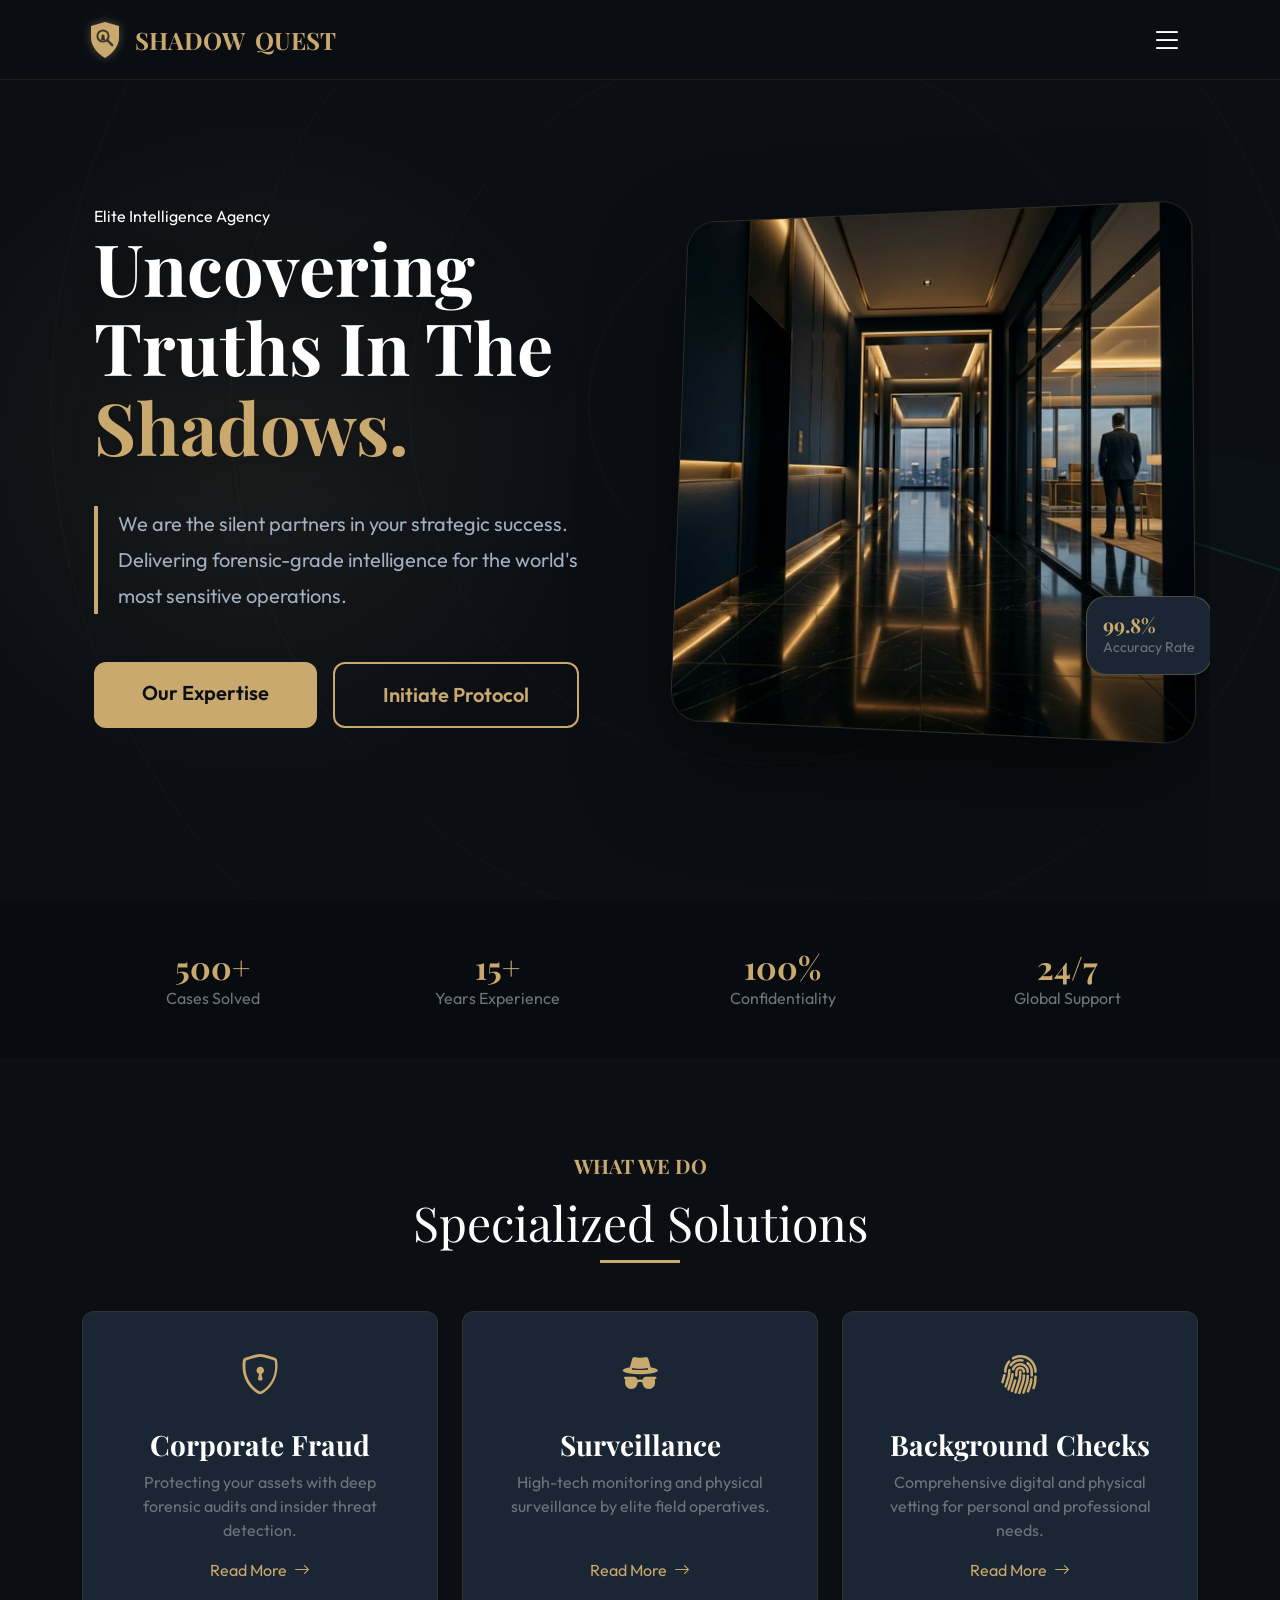
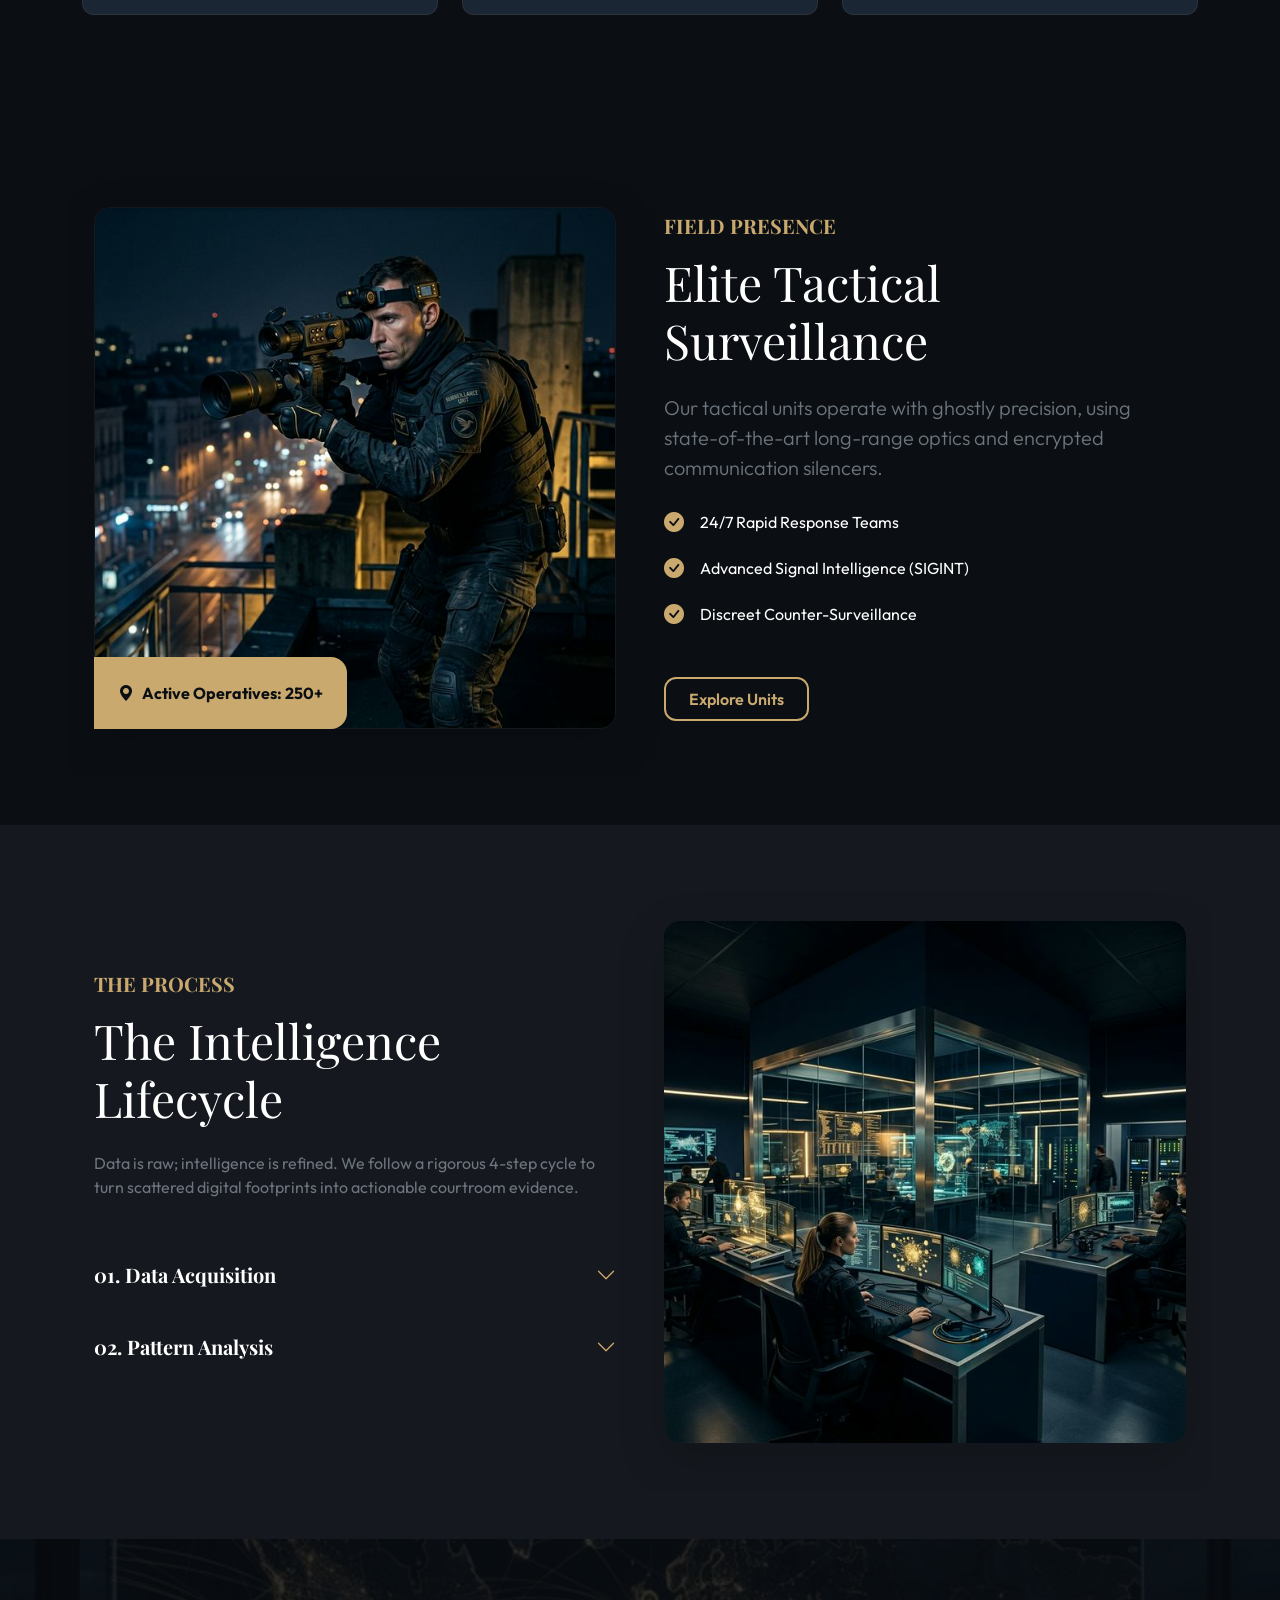
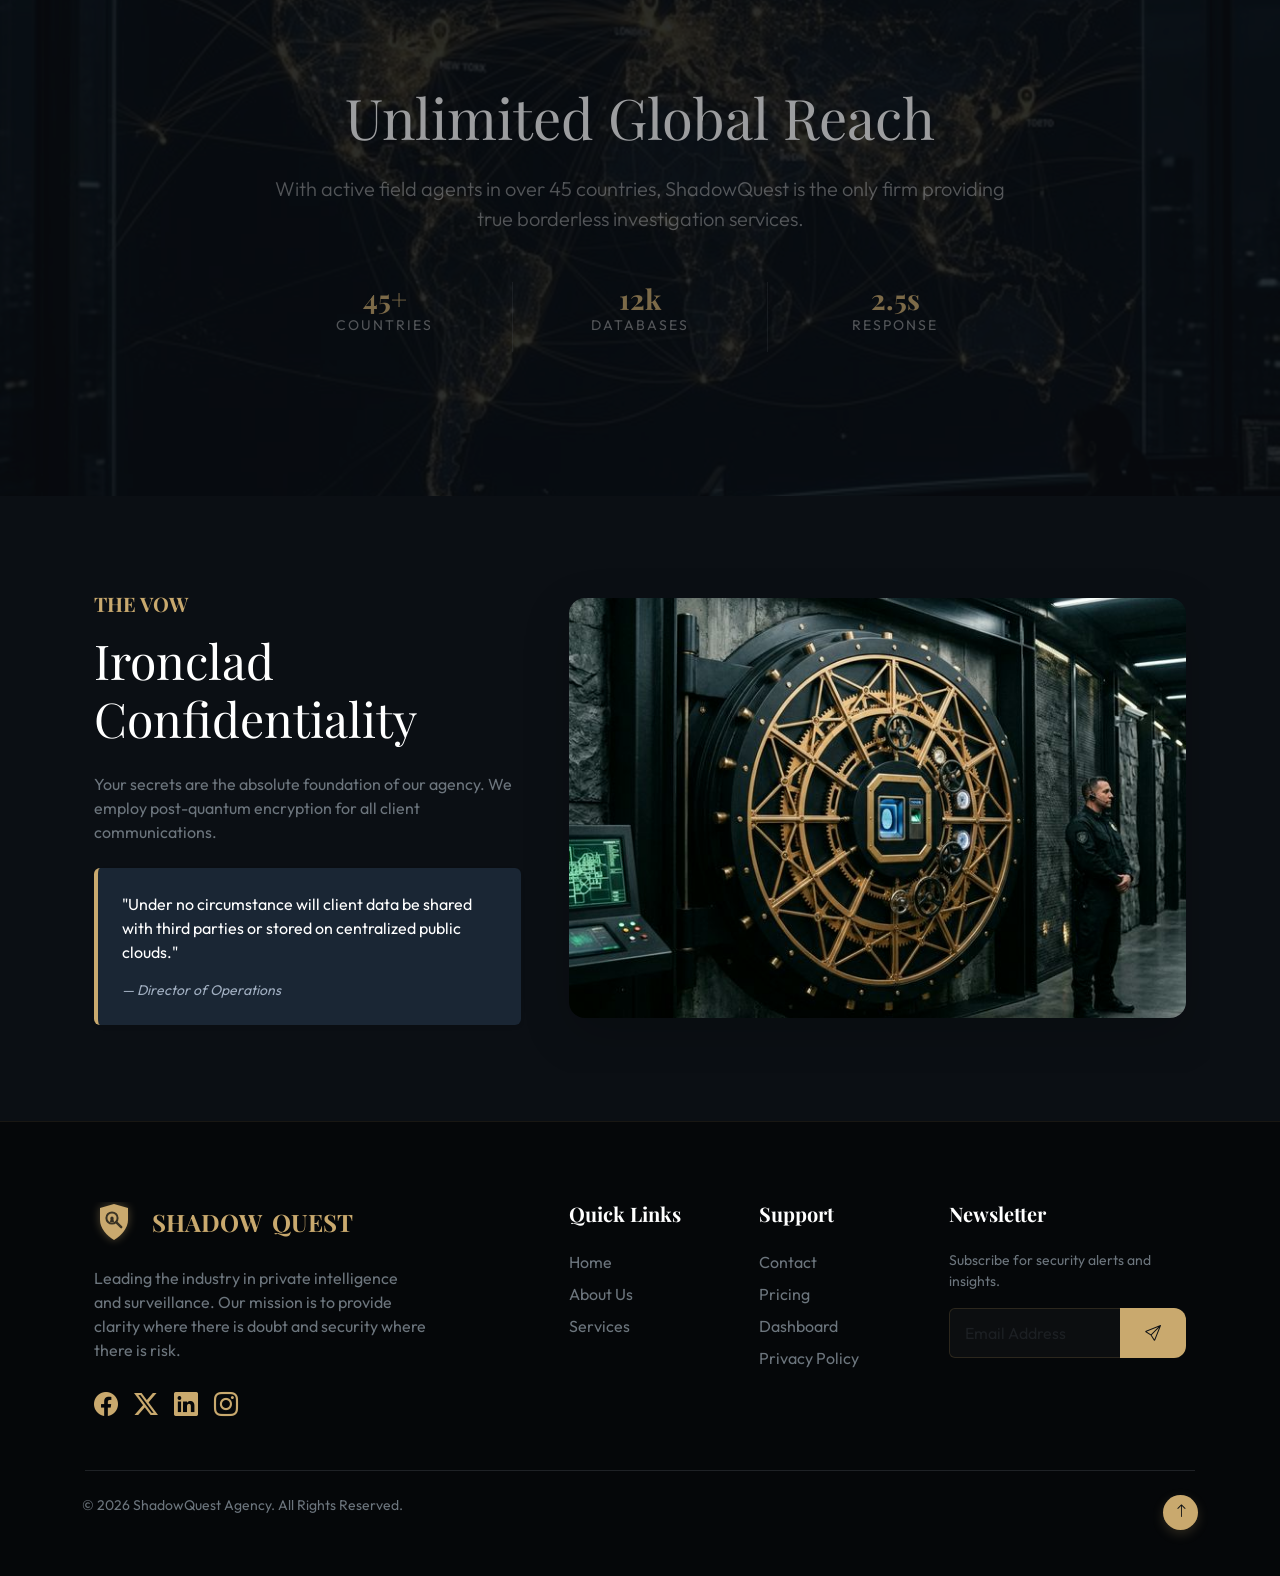
==== index.html @ 5809f154 "ShadowQuest Official Release: Cinematic Home 2 Overhaul, Theme-Aware Systems, and Multi-Level Respon" ====
<!DOCTYPE html>
<html lang="en" dir="ltr">
<head>
  <meta charset="UTF-8">
  <meta name="viewport" content="width=device-width, initial-scale=1.0">
  <title>ShadowQuest | Private Detective Agency</title>
  <meta name="description" content="Premium Private Detective & Investigation Agency for high-stakes cases and clinical intelligence.">
  
  <!-- Google Fonts -->
  <link rel="preconnect" href="https://fonts.googleapis.com">
  <link rel="preconnect" href="https://fonts.gstatic.com" crossorigin>
  <link href="https://fonts.googleapis.com/css2?family=Outfit:wght@300;400;600;700&family=Playfair+Display:wght@700&family=Noto+Sans+Arabic:wght@400;700&display=swap" rel="stylesheet">
  
  <!-- Bootstrap 5 CSS -->
  <link href="https://cdn.jsdelivr.net/npm/bootstrap@5.3.2/dist/css/bootstrap.min.css" rel="stylesheet">
  <link rel="stylesheet" href="https://cdn.jsdelivr.net/npm/bootstrap-icons@1.11.1/font/bootstrap-icons.css">
  
  <!-- Custom CSS -->
  <link rel="stylesheet" href="assets/css/style.css">
  
  <!-- Favicon -->
  <link rel="icon" type="image/svg+xml" href="assets/images/logo.svg">
</head>
<body>

  <!-- Header -->
  <nav class="navbar navbar-expand-lg fixed-top">
    <div class="container">
      <a class="navbar-brand" href="index.html">
        <img src="assets/images/logo.svg" alt="Logo" class="brand-logo">
        SHADOW<span class="brand-text">QUEST</span>
      </a>
      
      <div class="d-flex align-items-center d-lg-none gap-2">
        <button class="navbar-toggler border-0" type="button" data-bs-toggle="collapse" data-bs-target="#mainNav">
          <i class="bi bi-list text-white fs-2"></i>
        </button>
      </div>

      <div class="collapse navbar-collapse" id="mainNav">
        <button type="button" class="btn d-lg-none p-2 border-0" data-bs-toggle="collapse" data-bs-target="#mainNav" aria-label="Close" style="position: absolute; top: 20px; right: 20px; z-index: 1080; color: var(--accent-color);">
           <i class="bi bi-x-lg fs-2"></i>
        </button>
        <ul class="navbar-nav mx-auto-custom mb-2 mb-lg-0 align-items-lg-center">
          <li class="nav-item dropdown">
            <a class="nav-link dropdown-toggle active" href="#" id="homeDropdown" role="button" data-bs-toggle="dropdown" data-bs-display="static" aria-expanded="false">
              Home <i class="bi bi-chevron-down ms-1" style="font-size: 0.7rem;"></i>
            </a>
            <ul class="dropdown-menu border-0 shadow-lg" aria-labelledby="homeDropdown">
              <li><a class="dropdown-item" href="index.html">Home 1</a></li>
              <li><a class="dropdown-item" href="home-2.html">Home 2</a></li>
            </ul>
          </li>
          <li class="nav-item"><a class="nav-link" href="about.html">About</a></li>
          <li class="nav-item"><a class="nav-link" href="services.html">Services</a></li>
          <li class="nav-item"><a class="nav-link" href="case-studies.html">Case Studies</a></li>
          <li class="nav-item"><a class="nav-link" href="pricing.html">Pricing</a></li>
          <li class="nav-item"><a class="nav-link" href="contact.html">Contact</a></li>
        </ul>
        
        <div class="d-flex align-items-center gap-2 mt-3 mt-lg-0 theme-controls">
          <button id="themeToggle" class="theme-toggle"><i class="bi bi-sun-fill"></i></button>
          <a href="dashboard.html" class="btn btn-accent px-2 py-2" title="Client Dashboard"><i class="bi bi-grid-fill fs-5"></i></a>
          <button id="rtlToggle" class="rtl-toggle btn-sm"><i class="bi bi-translate"></i></button>
          <a href="login.html" class="btn btn-accent">Agent Portal</a>
        </div>
      </div>
    </div>
  </nav>

  <!-- Hero Section v3 (Split Unique Design) -->
  <header class="hero-v3 overflow-hidden">
    <div class="hero-bg-accent"></div>
    <canvas id="hero-canvas" class="hero-render-layer"></canvas>
    <div class="container h-100 position-relative z-1">
      <div class="row align-items-center h-100 g-5">
        <div class="col-lg-6 text-lg-start text-center reveal-left">
           <div class="hero-content-v3">
              <span class="hero-label-v3">Elite Intelligence Agency</span>
              <h1 class="hero-title-v3">Uncovering Truths In The <span class="accent-text">Shadows.</span></h1>
              <p class="hero-sub-v3">We are the silent partners in your strategic success. Delivering forensic-grade intelligence for the world's most sensitive operations.</p>
              
              <div class="btn-group-v3 mt-5 d-flex justify-content-center justify-content-lg-start flex-wrap gap-3">
                <a href="services.html" class="btn btn-accent btn-lg px-5 py-3">Our Expertise</a>
                <a href="contact.html" class="btn btn-outline-accent btn-lg px-5 py-3">Initiate Protocol</a>
              </div>
           </div>
        </div>
        <div class="col-lg-6 reveal-right">
          <div class="hero-img-container">
             <div class="img-glow"></div>
             <img src="assets/images/about_hero.png" alt="Intelligence Agent" class="hero-agent-img">
             <div class="stat-bubble p-3 backdrop-blur shadow-lg">
                <h5 class="accent-text mb-0">99.8%</h5>
                <p class="small text-secondary mb-0">Accuracy Rate</p>
             </div>
          </div>
        </div>
      </div>
    </div>
    <div class="scroll-down">
      <div class="mouse"></div>
    </div>
  </header>

  <!-- Statistics -->
  <section class="py-5" style="background: #080b0f;">
    <div class="container">
      <div class="row g-4 text-center">
        <div class="col-md-3">
            <h2 class="accent-text mb-0">500+</h2>
            <p class="mb-0 text-secondary">Cases Solved</p>
        </div>
        <div class="col-md-3">
            <h2 class="accent-text mb-0">15+</h2>
            <p class="mb-0 text-secondary">Years Experience</p>
        </div>
        <div class="col-md-3">
            <h2 class="accent-text mb-0">100%</h2>
            <p class="mb-0 text-secondary">Confidentiality</p>
        </div>
        <div class="col-md-3">
            <h2 class="accent-text mb-0">24/7</h2>
            <p class="mb-0 text-secondary">Global Support</p>
        </div>
      </div>
    </div>
  </section>

  <!-- Services Preview -->
  <section class="py-5">
    <div class="container py-5">
      <div class="row mb-5 justify-content-center text-center">
        <div class="col-lg-6">
          <h5 class="accent-text text-uppercase mb-3">What We Do</h5>
          <h2 class="display-5">Specialized Solutions</h2>
          <div class="mx-auto" style="width: 80px; height: 3px; background: var(--accent-color);"></div>
        </div>
      </div>
      <div class="row g-4">
        <div class="col-md-4 reveal animate-delay-1">
          <div class="feature-card h-100">
            <div class="feature-icon"><i class="bi bi-shield-lock"></i></div>
            <h3>Corporate Fraud</h3>
            <p class="text-secondary">Protecting your assets with deep forensic audits and insider threat detection.</p>
            <a href="service-details.html" class="accent-text">Read More <i class="bi bi-arrow-right ms-1"></i></a>
          </div>
        </div>
        <div class="col-md-4 reveal animate-delay-2">
          <div class="feature-card h-100">
            <div class="feature-icon"><i class="bi bi-incognito"></i></div>
            <h3>Surveillance</h3>
            <p class="text-secondary">High-tech monitoring and physical surveillance by elite field operatives.</p>
            <a href="service-details.html" class="accent-text">Read More <i class="bi bi-arrow-right ms-1"></i></a>
          </div>
        </div>
        <div class="col-md-4 reveal animate-delay-3">
          <div class="feature-card h-100">
            <div class="feature-icon"><i class="bi bi-fingerprint"></i></div>
            <h3>Background Checks</h3>
            <p class="text-secondary">Comprehensive digital and physical vetting for personal and professional needs.</p>
            <a href="service-details.html" class="accent-text">Read More <i class="bi bi-arrow-right ms-1"></i></a>
          </div>
        </div>
      </div>
    </div>
  </section>


  <!-- Section 1: Tactical Excellence (Template: Image L, Text R) -->
  <section class="py-5 overflow-hidden">
    <div class="container py-5">
      <div class="row align-items-center g-5">
        <div class="col-lg-6 reveal animate-delay-1">
          <div class="position-relative">
            <img src="assets/images/tactical.png" class="img-fluid rounded-4 shadow-lg border border-secondary border-opacity-10" alt="Tactical Unit">
            <div class="position-absolute bottom-0 start-0 p-4 bg-accent text-dark-custom rounded-end-4 fw-bold stat-overlay">
               <i class="bi bi-geo-alt-fill me-2"></i>Active Operatives: 250+
            </div>
          </div>
        </div>
        <div class="col-lg-6 reveal animate-delay-2">
          <h5 class="accent-text text-uppercase mb-3">Field Presence</h5>
          <h2 class="display-5 mb-4">Elite Tactical Surveillance</h2>
          <p class="lead text-secondary mb-4">Our tactical units operate with ghostly precision, using state-of-the-art long-range optics and encrypted communication silencers.</p>
          <ul class="list-unstyled mb-5">
            <li class="mb-3 d-flex align-items-center"><i class="bi bi-check-circle-fill accent-text me-3 fs-5"></i> 24/7 Rapid Response Teams</li>
            <li class="mb-3 d-flex align-items-center"><i class="bi bi-check-circle-fill accent-text me-3 fs-5"></i> Advanced Signal Intelligence (SIGINT)</li>
            <li class="mb-3 d-flex align-items-center"><i class="bi bi-check-circle-fill accent-text me-3 fs-5"></i> Discreet Counter-Surveillance</li>
          </ul>
          <a href="services.html" class="btn btn-outline-accent">Explore Units</a>
        </div>
      </div>
    </div>
  </section>

  <!-- Section 2: Intel Lifecycle (Template: Text L, Image R) -->
  <section class="py-5 bg-secondary bg-opacity-10 overflow-hidden">
    <div class="container py-5">
      <div class="row align-items-center flex-lg-row-reverse g-5">
        <div class="col-lg-6 reveal animate-delay-1">
          <img src="assets/images/intel_lab.png" class="img-fluid rounded-4 shadow-lg" alt="Intelligence Lab">
        </div>
        <div class="col-lg-6 reveal animate-delay-2">
          <h5 class="accent-text text-uppercase mb-3">The Process</h5>
          <h2 class="display-5 mb-4">The Intelligence Lifecycle</h2>
          <p class="text-secondary mb-5">Data is raw; intelligence is refined. We follow a rigorous 4-step cycle to turn scattered digital footprints into actionable courtroom evidence.</p>
          
          <div class="accordion accordion-dark" id="intelAccordion">
            <div class="accordion-item bg-transparent border-0 mb-3">
              <h2 class="accordion-header">
                <button class="accordion-button collapsed px-0 bg-transparent fs-5 fw-bold" type="button" data-bs-toggle="collapse" data-bs-target="#step1">
                  01. Data Acquisition
                </button>
              </h2>
              <div id="step1" class="accordion-collapse collapse" data-bs-parent="#intelAccordion">
                <div class="accordion-body px-0 text-secondary">
                  Legalized extraction of data from encrypted devices, clouds, and proprietary databases using military-grade scraping tools.
                </div>
              </div>
            </div>
            <div class="accordion-item bg-transparent border-0 mb-3">
              <h2 class="accordion-header">
                <button class="accordion-button collapsed px-0 bg-transparent fs-5 fw-bold" type="button" data-bs-toggle="collapse" data-bs-target="#step2">
                  02. Pattern Analysis
                </button>
              </h2>
              <div id="step2" class="accordion-collapse collapse" data-bs-parent="#intelAccordion">
                <div class="accordion-body px-0 text-secondary">
                  Utilizing behavioral AI and human analysts to identify anomalies and hidden connections.
                </div>
              </div>
            </div>
          </div>
        </div>
      </div>
    </div>
  </section>

  <!-- Section 3: Global Reach (Template: Full-Width Map Background) -->
  <section class="py-5 position-relative overflow-hidden cinematic-section" style="min-height: 500px; background: #080b0f;">
    <img src="assets/images/global_map.png" class="position-absolute top-0 start-0 w-100 h-100 object-fit-cover opacity-25" alt="Map">
    <div class="hero-overlay" style="background: rgba(8, 11, 15, 0.4);"></div>
    <div class="container py-5 position-relative z-1 text-center">
      <div class="row justify-content-center py-5">
        <div class="col-lg-8 reveal">
          <h2 class="display-4 text-white mb-4">Unlimited Global Reach</h2>
          <p class="lead text-white-50 mb-5">With active field agents in over 45 countries, ShadowQuest is the only firm providing true borderless investigation services.</p>
          <div class="row g-4 text-center">
            <div class="col-4">
               <h3 class="accent-text mb-0">45+</h3>
               <p class="small text-uppercase ls-2 text-white-50">Countries</p>
            </div>
            <div class="col-4 border-start border-end border-secondary border-opacity-25">
               <h3 class="accent-text mb-0">12k</h3>
               <p class="small text-uppercase ls-2 text-white-50">Databases</p>
            </div>
            <div class="col-4">
               <h3 class="accent-text mb-0">2.5s</h3>
               <p class="small text-uppercase ls-2 text-white-50">Response</p>
            </div>
          </div>
        </div>
      </div>
    </div>
  </section>

  <!-- Section 4: Secure Vow (Template: Card Grid + Split Content) -->
  <section class="py-5">
    <div class="container py-5">
      <div class="row g-5 align-items-center">
        <div class="col-lg-5 reveal">
          <h5 class="accent-text text-uppercase mb-3">The Vow</h5>
          <h2 class="display-5 mb-4">Ironclad Confidentiality</h2>
          <p class="text-secondary mb-4">Your secrets are the absolute foundation of our agency. We employ post-quantum encryption for all client communications.</p>
          <div class="p-4 border-start border-4 border-accent rounded shadow-sm" style="background: var(--card-bg);">
             <p class="mb-0 font-italic" style="color: var(--text-primary);">"Under no circumstance will client data be shared with third parties or stored on centralized public clouds."</p>
             <cite class="d-block mt-3 small" style="color: var(--text-secondary);">— Director of Operations</cite>
          </div>
        </div>
        <div class="col-lg-7 reveal animate-delay-2">
           <img src="assets/images/vault.png" class="img-fluid rounded-4 shadow-lg w-100" style="max-height: 420px; object-fit: cover;" alt="Vault">
        </div>
      </div>
    </div>
  </section>
  <footer>
    <div class="container">
      <div class="row g-5">
        <div class="col-lg-4">
          <a class="navbar-brand mb-4 d-flex" href="#">
            <img src="assets/images/logo.svg" alt="Logo" class="brand-logo me-2">
            SHADOW<span class="brand-text">QUEST</span>
          </a>
          <p class="text-secondary">Leading the industry in private intelligence and surveillance. Our mission is to provide clarity where there is doubt and security where there is risk.</p>
          <div class="d-flex gap-3 mt-4">
            <a href="#" class="accent-text fs-4"><i class="bi bi-facebook"></i></a>
            <a href="#" class="accent-text fs-4"><i class="bi bi-twitter-x"></i></a>
            <a href="#" class="accent-text fs-4"><i class="bi bi-linkedin"></i></a>
            <a href="#" class="accent-text fs-4"><i class="bi bi-instagram"></i></a>
          </div>
        </div>
        <div class="col-lg-2 offset-lg-1">
          <h5 class="mb-4">Quick Links</h5>
          <ul class="list-unstyled">
            <li class="mb-2"><a href="index.html" class="text-secondary">Home</a></li>
            <li class="mb-2"><a href="about.html" class="text-secondary">About Us</a></li>
            <li class="mb-2"><a href="services.html" class="text-secondary">Services</a></li>
          </ul>
        </div>
        <div class="col-lg-2">
          <h5 class="mb-4">Support</h5>
          <ul class="list-unstyled">
            <li class="mb-2"><a href="contact.html" class="text-secondary">Contact</a></li>
            <li class="mb-2"><a href="pricing.html" class="text-secondary">Pricing</a></li>
            <li class="mb-2"><a href="dashboard.html" class="text-secondary">Dashboard</a></li>
            <li class="mb-2"><a href="#" class="text-secondary">Privacy Policy</a></li>
          </ul>
        </div>
        <div class="col-lg-3">
          <h5 class="mb-4">Newsletter</h5>
          <p class="text-secondary small">Subscribe for security alerts and insights.</p>
          <div class="input-group">
            <input type="email" class="form-control" placeholder="Email Address">
            <button class="btn btn-accent"><i class="bi bi-send"></i></button>
          </div>
        </div>
      </div>
      <hr class="mt-5 border-secondary opacity-25">
      <div class="row mt-4 pb-3">
        <div class="col-md-6 text-center text-md-start">
          <p class="text-secondary small mb-md-0">&copy; 2026 ShadowQuest Agency. All Rights Reserved.</p>
        </div>
        <div class="col-md-6 text-center text-md-end">
          <a href="#" class="back-to-top-btn" title="Back to Top"><i class="bi bi-arrow-up"></i></a>
        </div>
      </div>
    </div>
  </footer>

  <!-- Bootstrap Bundle with Popper -->
  <script src="https://cdn.jsdelivr.net/npm/bootstrap@5.3.2/dist/js/bootstrap.bundle.min.js"></script>
  <!-- Main JS -->
  <script src="assets/js/main.js"></script>
</body>
</html>
---- assets/css/style.css ----
:root {
  /* Default Dark Colors */
  --primary-color: #0B0F14;
  --secondary-color: #1A2634;
  --accent-color: #C9A96E;
  --accent-hover: #B5965A;
  --text-primary: #FFFFFF;
  --text-secondary: #A0AEC0;
  --bg-body: #0B0F14;
  --card-bg: #1A2634;
  --navbar-bg: rgba(11, 15, 20, 0.95);
  --border-color: rgba(201, 169, 110, 0.1);
  --footer-bg: #050709;
  --input-bg: rgba(255, 255, 255, 0.03);
  --input-border: rgba(201, 169, 110, 0.2);
  --radar-color: rgba(61, 249, 198, 0.15); /* Faint Green stealth radar */
  --radar-ring: rgba(201, 169, 110, 0.05); /* Faint gold sonar rings */
  --pod-bg: rgba(255, 255, 255, 0.05); 
  --pod-border: rgba(255, 255, 255, 0.1);

  /* Fonts */
  --font-main: 'Outfit', sans-serif;
  --font-serif: 'Playfair Display', serif;

  /* Spacing & Transitions */
  --transition: all 0.4s cubic-bezier(0.165, 0.84, 0.44, 1);
  --border-radius: 12px;
  --header-height: 80px;

  /* Logical Defaults for RTL */
  --dir-multiplier: 1;
  /* 1 for LTR, -1 for RTL */
  --text-align: left;
}

[data-theme="light"] {
  --primary-color: #F8F9FA;
  --secondary-color: #FFFFFF;
  --text-primary: #0B0F14;
  --text-secondary: #4A5568;
  --bg-body: #F4F7FA;
  --card-bg: #FFFFFF;
  --navbar-bg: rgba(255, 255, 255, 0.95);
  --border-color: rgba(0, 0, 0, 0.05);
  --footer-bg: #FFFFFF;
  --input-bg: #FFFFFF;
  --input-border: rgba(0, 0, 0, 0.1);
  --accent-color: #9B7B4B; /* Muted Gold for light mode signal visibility */
  --radar-color: rgba(155, 123, 75, 0.4); /* Muted Gold radar sweep for visibility */
  --radar-ring: rgba(0, 0, 0, 0.08); /* More visible sonar for light mode */
  --pod-bg: rgba(0, 0, 0, 0.05); 
  --pod-border: rgba(0, 0, 0, 0.1);
}

/* Base Styles */
body {
  font-family: var(--font-main);
  background-color: var(--bg-body);
  color: var(--text-primary);
  margin: 0;
  overflow-x: hidden;
  transition: background-color 0.4s ease, color 0.4s ease;
}

h1,
h2,
h3,
h4,
h5,
h6 {
  font-family: var(--font-serif);
  font-weight: 700;
  color: var(--text-primary);
}

a {
  text-decoration: none;
  transition: var(--transition);
  color: inherit;
}

/* Logical Properties Utilities */
.ms-auto-custom {
  margin-inline-start: auto;
}

.me-auto-custom {
  margin-inline-end: auto;
}

.mx-auto-custom {
  margin-inline-start: auto;
  margin-inline-end: auto;
}

.ps-custom {
  padding-inline-start: 1rem;
}

.pe-custom {
  padding-inline-end: 1rem;
}

/* Theme Overlay / Transitions */
.premium-gradient {
  background: linear-gradient(135deg, var(--primary-color) 0%, var(--secondary-color) 100%);
}

.accent-text {
  color: var(--accent-color);
}

.bg-accent {
  background-color: var(--accent-color) !important;
}

.text-dark-custom {
  color: #0B0F14 !important;
}

.border-accent {
  border-color: var(--accent-color) !important;
}

/* Cinematic Section Overrides (Forced Dark Mode for immersive sections) */
.cinematic-section h1,
.cinematic-section h2,
.cinematic-section h3,
.cinematic-section h4,
.cinematic-section h5,
.cinematic-section h6,
.cinematic-section .display-3,
.cinematic-section .display-4 {
  color: #FFFFFF !important;
}

.cinematic-section p,
.cinematic-section .text-white-50 {
  color: rgba(255, 255, 255, 0.5) !important;
}

.cinematic-section .accent-text {
  color: #C9A96E !important;
}

.hero-intelligence {
  background: url('../images/home2_hero_bg.png') no-repeat center center;
  background-size: cover;
  position: relative;
  transition: background-color 0.4s ease, opacity 0.4s ease;
}

.hero-intelligence::after {
  content: '';
  position: absolute;
  inset: 0;
  background: radial-gradient(circle at center, rgba(11, 15, 20, 0.3) 0%, rgba(11, 15, 20, 0.8) 100%);
  z-index: 0;
  transition: background 0.4s ease;
}

[data-theme="light"] .hero-intelligence::after {
  background: none;
}

.hero-intelligence > div {
  position: relative;
  z-index: 2; /* Move above canvas and overlay */
}

/* Ensure hero readability */
.hero-intelligence h1, 
.hero-intelligence h5 {
  color: #FFFFFF !important;
}

.tracking-canvas {
  position: absolute;
  top: 0;
  left: 0;
  width: 100% !important;
  height: 100% !important;
  pointer-events: none;
  z-index: 1; /* Move above BG overlay but below content */
}

.btn-accent {
  background-color: var(--accent-color);
  color: var(--primary-color);
  border: none;
  font-weight: 600;
  padding: 10px 25px;
  border-radius: var(--border-radius);
  transition: var(--transition);
}

.btn-accent:hover {
  background-color: var(--accent-hover);
  transform: translateY(-2px);
  box-shadow: 0 4px 15px rgba(201, 169, 110, 0.3);
}

.btn-outline-accent {
  background-color: transparent;
  color: var(--accent-color);
  border: 2px solid var(--accent-color);
  font-weight: 600;
  padding: 8px 23px;
  border-radius: var(--border-radius);
}

.btn-outline-accent:hover {
  background-color: var(--accent-color);
  color: var(--primary-color);
}

/* Navbar */
.navbar {
  height: var(--header-height);
  background-color: var(--navbar-bg);
  backdrop-filter: blur(10px);
  border-bottom: 1px solid var(--border-color);
  transition: var(--transition);
  z-index: 1030;
  overflow: visible !important; 
}

.navbar .container {
  overflow: visible !important; /* Fix root clipping issue */
}

.navbar.scrolled {
  height: 70px;
  background-color: var(--primary-color);
}

.navbar-brand {
  font-family: var(--font-serif);
  font-size: 1.5rem;
  font-weight: 700;
  color: var(--accent-color) !important;
  display: flex;
  align-items: center;
  gap: 10px;
}

.brand-logo {
  height: 40px;
  width: auto;
  filter: drop-shadow(0 0 5px rgba(201, 169, 110, 0.4));
}

.brand-text {
  color: var(--accent-color) !important;
  transition: color 0.4s ease;
}

.nav-link {
  color: var(--text-primary) !important;
  font-weight: 600;
  padding-inline: 18px !important;
  text-transform: uppercase;
  letter-spacing: 1.2px;
  font-size: 0.8rem;
  position: relative;
  transition: all 0.3s cubic-bezier(0.4, 0, 0.2, 1);
}

.nav-link::after {
  content: '';
  position: absolute;
  bottom: 0;
  left: 50%;
  width: 0;
  height: 2px;
  background: var(--accent-color);
  transition: all 0.3s ease;
  transform: translateX(-50%);
  box-shadow: 0 0 8px var(--accent-color);
}

.nav-link:hover::after,
.nav-link.active::after {
  width: 65%; /* Increased for better visual presence across all menus */
}

.nav-link:hover,
.nav-link.active {
  color: var(--accent-color) !important;
  text-shadow: 0 0 10px rgba(201, 169, 110, 0.4);
}

/* Tactical Header Dropdown - Guaranteed Visibility Housekeeping */
.navbar .nav-item.dropdown {
  position: relative !important;
}

.navbar .dropdown-menu {
  background: var(--card-bg) !important;
  border: 1px solid var(--accent-color) !important; 
  border-radius: 12px;
  backdrop-filter: blur(25px) !important;
  padding: 12px;
  box-shadow: 0 0 30px rgba(201, 169, 110, 0.3), 0 15px 45px rgba(0,0,0,0.8);
  margin-top: 5px;
  display: none; 
  z-index: 9999 !important; 
  min-width: 180px;
  position: absolute !important;
  top: 100% !important;
  left: 18px !important; /* Precisely aligned with H of HOME */
  transform: translateY(10px) !important;
}

/* Reveal on hover and on click */
.navbar .dropdown:hover > .dropdown-menu,
.navbar .dropdown-item:hover + .dropdown-menu,
.navbar .dropdown-menu.show {
  display: block !important;
  opacity: 1 !important;
  visibility: visible !important;
  transform: translateY(0) !important;
  transition: all 0.3s cubic-bezier(0.165, 0.84, 0.44, 1);
}

@keyframes dropdownFadeIn {
  from { opacity: 0; transform: translateY(5px); }
  to { opacity: 1; transform: translateY(0); }
}

[data-theme="light"] .navbar .dropdown-menu {
  background: rgba(255, 255, 255, 0.98) !important;
}

.navbar .dropdown-item {
  color: var(--text-primary);
  text-transform: uppercase;
  font-size: 0.75rem;
  letter-spacing: 1px;
  font-weight: 600;
  padding: 10px 15px;
  border-radius: 4px;
  transition: all 0.3s ease;
  background: transparent !important;
}

.navbar .dropdown-item:hover {
  background: rgba(201, 169, 110, 0.1) !important;
  color: var(--accent-color);
  padding-left: 20px;
}

/* Dropdown arrow fix - Hide ::after since we use icon */
.navbar .dropdown-toggle::after {
  display: none !important;
}

.navbar .dropdown:hover .dropdown-toggle i,
.navbar .dropdown .dropdown-toggle[aria-expanded="true"] i {
  color: var(--accent-color) !important;
  transform: rotate(180deg);
}

.navbar .dropdown-toggle i {
  transition: transform 0.3s ease;
  display: inline-block;
  font-size: 0.75rem;
}

/* Ensure underline accounts for icon width in dropdown */
.nav-item.dropdown .nav-link::after {
  left: 50% !important;
  transform: translateX(-50%) !important;
}

.nav-item.dropdown .nav-link:hover::after,
.nav-item.dropdown .nav-link.active::after {
  width: 75% !important; /* Balanced for text + icon */
  display: block !important;
}

/* Dashboard Sidebar Logic */
.sidebar {
  width: 280px;
  height: 100vh;
  position: fixed;
  top: 0;
  inset-inline-start: 0;
  background-color: var(--primary-color);
  border-inline-end: 1px solid rgba(201, 169, 110, 0.1);
  z-index: 1000;
  transition: transform 0.3s ease;
}

.main-content {
  margin-inline-start: 280px;
  padding: 2rem;
  transition: margin 0.3s ease;
}

/* RTL Toggle Styles */
/* Unique Action Controls */
.theme-controls {
  display: flex;
  align-items: center;
  gap: 8px;
  background: var(--pod-bg);
  padding: 6px 15px; /* Added more horizontal padding */
  border-radius: 50px;
  border: 1px solid var(--pod-border);
  backdrop-filter: blur(10px);
}

.rtl-toggle,
.theme-toggle,
.navbar .btn-accent[title],
#sidebarToggle {
  background: transparent !important;
  border: 1px solid transparent !important;
  color: var(--accent-color);
  width: 38px;
  height: 38px;
  display: flex !important;
  align-items: center;
  justify-content: center;
  border-radius: 50% !important;
  transition: all 0.3s ease;
  padding: 0 !important;
}

.rtl-toggle:hover,
.theme-toggle:hover,
.navbar .btn-accent[title]:hover,
#sidebarToggle:hover {
  background: rgba(201, 169, 110, 0.1) !important;
  border-color: rgba(201, 169, 110, 0.2) !important;
  transform: translateY(-2px);
}

/* Agent Portal Tactical Button */
.navbar .btn-accent:not([title]) {
  text-transform: uppercase;
  letter-spacing: 1.5px;
  font-weight: 700;
  font-size: 0.8rem;
  padding: 10px 24px;
  border-radius: 6px;
  position: relative;
  overflow: hidden;
  border: none;
  box-shadow: 0 0 15px rgba(201, 169, 110, 0.2);
}

.navbar .btn-accent:not([title])::before {
  content: '';
  position: absolute;
  top: 0;
  left: -100%;
  width: 100%;
  height: 100%;
  background: linear-gradient(120deg, transparent, rgba(255,255,255,0.4), transparent);
  transition: all 0.6s ease;
}

.navbar .btn-accent:not([title]):hover::before {
  left: 100%;
}


/* Hero Section */
.hero-section,
.page-hero {
  padding-top: calc(var(--header-height) + 50px);
  padding-bottom: 100px;
  position: relative;
  overflow: hidden;
  background: #0B0F14;
}

.page-hero {
  min-height: 40vh;
  display: flex !important;
  align-items: center;
  padding-bottom: 50px;
}

.hero-bg {
  position: absolute;
  top: 0;
  left: 0;
  width: 100%;
  height: 120%;
  object-fit: cover;
  opacity: 1;
  z-index: 1;
  animation: kenBurns 40s infinite linear;
  image-rendering: -webkit-optimize-contrast;
  /* Crystal clear rendering */
  image-rendering: high-quality;
  filter: none;
  /* Removed darkening for maximum quality per user request */
}

.hero-section h1,
.hero-section .display-3 {
  color: #FFFFFF !important;
  text-shadow: 0 5px 30px rgba(0, 0, 0, 0.8), 0 2px 5px rgba(0, 0, 0, 0.5);
}

.hero-section p.lead {
  color: rgba(255, 255, 255, 0.95) !important;
  text-shadow: 0 2px 10px rgba(0, 0, 0, 0.8);
}

.hero-overlay {
  position: absolute;
  top: 0;
  left: 0;
  width: 100%;
  height: 100%;
  /* Darkened overlay without white-wash even in light mode */
  background: linear-gradient(to bottom, rgba(11, 15, 20, 0.4) 0%, rgba(11, 15, 20, 0.2) 60%, rgba(11, 15, 20, 0.8) 100%);
  z-index: 2;
}

.hero-scanline {
  position: absolute;
  width: 100%;
  height: 2px;
  background: rgba(201, 169, 110, 0.1);
  top: 0;
  left: 0;
  animation: scanLine 8s infinite linear;
  z-index: 3;
  pointer-events: none;
}

.hero-section .container {
  position: relative;
  z-index: 10 !important;
}

@keyframes kenBurns {
  0% {
    transform: scale(1);
  }

  100% {
    transform: scale(1.15) translateY(-5%);
  }
}

@keyframes scanLine {
  0% {
    top: -5%;
    opacity: 0;
  }

  10% {
    opacity: 1;
  }

  90% {
    opacity: 1;
  }

  100% {
    top: 105%;
    opacity: 0;
  }
}

/* Animations that reverse in RTL */
@keyframes slideIn {
  from {
    transform: translateX(calc(100px * var(--dir-multiplier)));
    opacity: 0;
  }

  to {
    transform: translateX(0);
    opacity: 1;
  }
}

/* Animations & Reveal on Scroll */
.reveal {
  opacity: 0;
  transform: translateY(30px);
  transition: all 0.8s cubic-bezier(0.165, 0.84, 0.44, 1);
}

.reveal.active {
  opacity: 1;
  transform: translateY(0);
}

.animate-delay-1 {
  transition-delay: 0.1s;
}

.animate-delay-2 {
  transition-delay: 0.2s;
}

.animate-delay-3 {
  transition-delay: 0.3s;
}

/* Refined Hover States */
.feature-card {
  transition: var(--transition);
  background: var(--card-bg);
  border: 1px solid rgba(201, 169, 110, 0.1);
  padding: 2rem;
  border-radius: var(--border-radius);
  position: relative;
  overflow: hidden;
  display: flex;
  flex-direction: column;
  align-items: center;
  text-align: center;
}

.feature-card a.accent-text {
  margin-top: auto;
}

.feature-card::before {
  content: '';
  position: absolute;
  top: 0;
  left: 0;
  width: 100%;
  height: 4px;
  background: var(--accent-color);
  transform: scaleX(0);
  transition: transform 0.4s ease;
  transform-origin: left;
}

[dir="rtl"] .feature-card::before {
  transform-origin: right;
}

.feature-card:hover::before {
  transform: scaleX(1);
}

.feature-card:hover {
  border-color: var(--accent-color);
  transform: translateY(-10px);
}

.feature-icon {
  font-size: 2.5rem;
  color: var(--accent-color);
  margin-bottom: 1.5rem;
}

/* Home 2 Unique Section Templates */

/* 1. Nexus Control Hub (Image Left) */
.h2-nexus-section {
  background: var(--primary-color);
  padding: 100px 0;
  border-bottom: 1px solid rgba(201, 169, 110, 0.1);
}

.h2-nexus-img {
  width: 100%;
  border-radius: 30px;
  box-shadow: 0 25px 60px rgba(0,0,0,0.6);
  border: 1px solid var(--border-color);
}

/* 2. Forensic Data Integrity (Full-Width Cinematic) */
.h2-forensic-section {
  position: relative;
  min-height: 80vh;
  display: flex;
  align-items: center;
  overflow: hidden;
}

.h2-forensic-bg {
  position: absolute;
  top: 0; left: 0; width: 100%; height: 100%;
  object-fit: cover;
  z-index: 1;
  animation: h2-ken-burns 30s infinite alternate;
}

.h2-forensic-overlay {
  position: absolute;
  inset: 0;
  background: radial-gradient(circle at center, rgba(11, 15, 20, 0.4) 0%, rgba(11, 15, 20, 0.9) 100%);
  z-index: 2;
}

.h2-forensic-content {
  position: relative;
  z-index: 3;
  background: rgba(11, 15, 20, 0.75);
  backdrop-filter: blur(20px);
  padding: 60px;
  border-radius: 24px;
  border: 1px solid var(--accent-color);
  max-width: 700px;
  margin: 0 auto;
  box-shadow: 0 0 80px rgba(201, 169, 110, 0.4);
}

@keyframes h2-ken-burns {
  from { transform: scale(1); }
  to { transform: scale(1.15); }
}

/* 3. Field Operations Protocol (Text Left, Image Right) */
.h2-field-section {
  background: var(--bg-body);
  padding: 120px 0;
}

.h2-field-img-wrapper {
  position: relative;
  border-radius: 12px; 
  overflow: hidden;
  box-shadow: 0 25px 50px rgba(0,0,0,0.6);
  max-height: 520px;
}

.h2-field-img-wrapper img {
  width: 100%;
  height: 100%;
  object-fit: cover;
  transition: transform 0.8s ease;
}

.h2-field-img-wrapper:hover img {
  transform: scale(1.05);
}

/* Subtle Pulsing Accent Border */
.h2-field-img-wrapper::before {
  content: '';
  position: absolute;
  inset: 0;
  border: 2px solid var(--accent-color);
  border-radius: 12px;
  z-index: 2;
  opacity: 0.15;
  pointer-events: none;
  animation: h2-pulse-border 3s infinite;
}

@keyframes h2-pulse-border {
  0% { opacity: 0.15; box-shadow: 0 0 0 0 rgba(201, 169, 110, 0); }
  50% { opacity: 0.4; box-shadow: 0 0 20px 2px rgba(201, 169, 110, 0.2); }
  100% { opacity: 0.15; box-shadow: 0 0 0 0 rgba(201, 169, 110, 0); }
}

/* 4. Global Signal Intelligence (Floating Card on Image) */
.h2-signal-section {
  padding: 100px 0;
  background: var(--primary-color);
}

.h2-signal-container {
  position: relative;
  border-radius: 40px;
  overflow: hidden;
  height: 600px;
  border: 1px solid var(--border-color);
}

.h2-signal-bg {
  width: 100%; height: 100%; object-fit: cover;
}

.h2-signal-card {
  position: absolute;
  bottom: 50px;
  right: 50px;
  width: 420px;
  background: var(--card-bg);
  padding: 40px;
  border-radius: 20px;
  border-left: 6px solid var(--accent-color);
  box-shadow: 0 30px 60px rgba(0,0,0,0.8), 0 0 40px rgba(201, 169, 110, 0.2);
  backdrop-filter: blur(10px);
}

/* 5. The Secure Crypt (Asymmetric) */
.h2-vault-section {
  padding: 80px 0;
  background: var(--footer-bg);
}

.h2-vault-grid {
  display: grid;
  grid-template-columns: 1.2fr 0.8fr;
  gap: 60px;
  align-items: center;
}

.h2-vault-img {
  width: 100%;
  max-height: 420px;
  object-fit: cover;
  border-radius: 0 100px 100px 0; 
  filter: grayscale(0.5);
  transition: all 0.5s cubic-bezier(0.165, 0.84, 0.44, 1);
  box-shadow: 0 20px 50px rgba(0,0,0,0.5);
}

.h2-vault-img:hover {
  filter: grayscale(0);
  transform: scale(1.02);
}

/* 6. Cyber Response Protocol (Centered Glow Card) */
.h2-cyber-section {
  position: relative;
  min-height: 70vh;
  display: flex;
  align-items: center;
  overflow: hidden;
  background: #000;
}

.h2-cyber-bg {
  position: absolute;
  top: 0; left: 0; width: 100%; height: 100%;
  object-fit: cover;
  opacity: 0.6;
  z-index: 1;
}

.h2-cyber-content {
  position: relative;
  z-index: 3;
  margin: 0 auto;
  text-align: center;
  max-width: 800px;
  padding: 80px;
  background: rgba(11, 15, 20, 0.4);
  backdrop-filter: blur(30px);
  border: 1px solid rgba(0, 255, 255, 0.3);
  border-radius: 40px;
  box-shadow: 0 0 100px rgba(0, 255, 255, 0.25);
}

/* Custom Animation Reveal Classes - RTL Friendly */
.reveal-left {
  opacity: 0;
  transform: translateX(calc(-60px * var(--dir-multiplier, 1)));
  transition: all 1.2s cubic-bezier(0.165, 0.84, 0.44, 1);
}

.reveal-right {
  opacity: 0;
  transform: translateX(calc(60px * var(--dir-multiplier, 1)));
  transition: all 1.2s cubic-bezier(0.165, 0.84, 0.44, 1);
}

.reveal-up {
  opacity: 0;
  transform: translateY(60px);
  transition: all 1.2s cubic-bezier(0.165, 0.84, 0.44, 1);
}

.reveal-left.active, .reveal-right.active, .reveal-up.active, .reveal-zoom.active {
  opacity: 1;
  transform: translate(0) scale(1);
}

.reveal-zoom {
  opacity: 0;
  transform: scale(0.8) translateY(30px);
  transition: all 1.2s cubic-bezier(0.165, 0.84, 0.44, 1);
}

/* Footer */
footer {
  background-color: var(--footer-bg);
  padding: 80px 0 30px;
  border-top: 1px solid var(--border-color);
  transition: background-color 0.4s ease;
}

/* Form Styles */
.form-control,
.form-select {
  background-color: var(--input-bg);
  border: 1px solid var(--input-border);
  color: var(--text-primary);
  padding: 12px 15px;
}

.form-select {
  background-image: url("data:image/svg+xml,%3csvg xmlns='http://www.w3.org/2000/svg' viewBox='0 0 16 16'%3e%3cpath fill='none' stroke='%23C9A96E' stroke-linecap='round' stroke-linejoin='round' stroke-width='2' d='m2 5 6 6 6-6'/%3e%3c/svg%3e");
}

.form-control:focus {
  background-color: var(--input-bg);
  border-color: var(--accent-color);
  box-shadow: none;
  color: var(--text-primary);
}

/* Accordion Dark Theme */
.accordion-dark .accordion-button {
  background-color: transparent;
  color: var(--text-primary);
  box-shadow: none;
}

.accordion-dark .accordion-button:not(.collapsed) {
  color: var(--accent-color);
}

.accordion-dark .accordion-button::after {
  filter: brightness(0) saturate(100%) invert(76%) sepia(35%) saturate(542%) hue-rotate(352deg) brightness(87%) contrast(85%);
}

/* Character spacing and Typography utilities */
.ls-2 {
  letter-spacing: 2px;
}

/* Section Overlays */
.object-fit-cover {
  object-fit: cover;
}

/* Custom Animations for new sections */
.reveal-left {
  opacity: 0;
  transform: translateX(-50px);
  transition: all 1s ease;
}

.reveal-right {
  opacity: 0;
  transform: translateX(50px);
  transition: all 1s ease;
}

.reveal-left.active,
.reveal-right.active {
  opacity: 1;
  transform: translateX(0);
}

/* Tilt Hover Effect */
.tilt-effect {
  transition: transform 0.3s ease;
}

.tilt-effect:hover {
  transform: perspective(1000px) rotateX(2deg) rotateY(-2deg) scale(1.02);
}

/* Mobile Adjustments */
@media (max-width: 1199px) {
  .main-content {
    margin-inline-start: 0 !important;
    margin-inline-end: 0 !important;
  }

  .sidebar {
    transform: translateX(calc(-100% * var(--dir-multiplier)));
  }

  .sidebar.show {
    transform: translateX(0);
  }
}

/* Wide Layout Extension for Cinematic Monitors */
@media (min-width: 1400px) {
  .container {
    max-width: 1440px !important;
  }
}

/* Unique Hero Section v2 (Unique for index.html) */
.hero-v2 {
  min-height: 100vh;
  display: flex;
  align-items: center;
  position: relative;
  overflow: hidden;
  background: var(--primary-color);
}

.hero-v2 .hero-bg {
  position: absolute;
  top: 0;
  left: 0;
  width: 100%;
  height: 100%;
  object-fit: cover;
  z-index: 1;
  transform: scale(1.05);
  animation: heroPulse 12s infinite alternate ease-in-out;
  image-rendering: high-quality;
  image-rendering: -webkit-optimize-contrast;
}

.hero-v2 .hero-overlay {
  position: absolute;
  top: 0;
  left: 0;
  width: 100%;
  height: 100%;
  background: radial-gradient(circle at center, rgba(11, 15, 20, 0.2) 0%, rgba(11, 15, 20, 0.9) 100%),
              linear-gradient(to bottom, transparent 60%, var(--primary-color) 100%);
  z-index: 2;
}

.hero-v2 .hero-content {
  position: relative;
  z-index: 10;
  max-width: 900px;
}

.hero-v2 .hero-label {
  display: inline-block;
  background: rgba(201, 169, 110, 0.1);
  color: var(--accent-color);
  padding: 8px 20px;
  border-radius: 50px;
  border: 1px solid rgba(201, 169, 110, 0.3);
  font-size: 0.85rem;
  letter-spacing: 2px;
  text-transform: uppercase;
  margin-bottom: 2rem;
  animation: fadeInDown 1s forwards;
}

.hero-v2 .hero-title {
  font-size: calc(2.4rem + 3vw);
  line-height: 1.1;
  margin-bottom: 2rem;
  font-weight: 800;
  color: #fff;
  animation: fadeInUp 1s 0.2s forwards;
  opacity: 0;
}

.hero-v2 .hero-title .accent-text {
  position: relative;
  display: inline-block;
}

.hero-v2 .hero-title .accent-text::after {
  content: '';
  position: absolute;
  bottom: 0px;
  left: 0;
  width: 100%;
  height: 6px;
  background: var(--accent-color);
  opacity: 0.2;
  z-index: -1;
}

.hero-v2 .hero-sub {
  font-size: 1.25rem;
  color: var(--text-secondary);
  border-left: 3px solid var(--accent-color);
  padding-left: 20px;
  margin-bottom: 3rem;
  opacity: 0;
  animation: fadeInLeft 1s 0.4s forwards;
  max-width: 650px;
}

.hero-v2 .btn-group-custom {
  opacity: 0;
  animation: fadeInUp 1s 0.6s forwards;
  display: flex;
  gap: 1.5rem;
  flex-wrap: wrap;
}

/* Animations */
@keyframes heroPulse {
  0% { transform: scale(1.05); }
  100% { transform: scale(1.15) rotate(1deg); }
}

@keyframes fadeInUp {
  from { opacity: 0; transform: translateY(30px); }
  to { opacity: 1; transform: translateY(0); }
}

@keyframes fadeInDown {
  from { opacity: 0; transform: translateY(-30px); }
  to { opacity: 1; transform: translateY(0); }
}

@keyframes fadeInLeft {
  from { opacity: 0; transform: translateX(-30px); }
  to { opacity: 1; transform: translateX(0); }
}

/* Scroll Indicator */
.hero-v2 .scroll-down {
  position: absolute;
  bottom: 40px;
  left: 50%;
  transform: translateX(-50%);
  z-index: 10;
  color: var(--text-secondary);
  display: flex;
  flex-direction: column;
  align-items: center;
  gap: 10px;
  font-size: 0.75rem;
  letter-spacing: 2px;
  text-transform: uppercase;
  opacity: 0.6;
}

.hero-v2 .mouse {
  width: 26px;
  height: 42px;
  border: 2px solid var(--text-secondary);
  border-radius: 20px;
  position: relative;
}

.hero-v2 .mouse::after {
  content: '';
  width: 4px;
  height: 8px;
  background: var(--accent-color);
  position: absolute;
  top: 8px;
  left: 50%;
  transform: translateX(-50%);
  border-radius: 2px;
  animation: mouseScroll 2s infinite;
}

@keyframes mouseScroll {
  0% { transform: translate(-50%, 0); opacity: 0; }
  50% { transform: translate(-50%, 10px); opacity: 1; }
  100% { transform: translate(-50%, 20px); opacity: 0; }
}

/* Hero v3 - Split & Unique Design */
.hero-v3 {
  height: 100vh;
  min-height: 800px;
  background-color: var(--primary-color);
  position: relative;
  display: flex;
  align-items: center;
  padding-top: 80px;
}

.hero-bg-accent {
  position: absolute;
  top: 10%;
  left: -5%;
  width: 50%;
  height: 80%;
  background: radial-gradient(circle at center, rgba(201, 169, 110, 0.08) 0%, transparent 70%);
  z-index: 0;
  pointer-events: none;
}

.hero-render-layer {
  position: absolute;
  top: 0;
  left: 0;
  width: 100%;
  height: 100%;
  z-index: 0;
  pointer-events: none;
}

.hero-img-container {
  position: relative;
  width: 100%;
  max-width: 550px;
  margin: 0 auto;
}

.img-glow {
  position: absolute;
  top: 50%;
  left: 50%;
  transform: translate(-50%, -50%);
  width: 110%;
  height: 110%;
  background: radial-gradient(circle, rgba(201, 169, 110, 0.15) 0%, transparent 60%);
  filter: blur(20px);
  z-index: -1;
}

.hero-agent-img {
  width: 100%;
  height: auto;
  border-radius: 30px;
  box-shadow: 0 40px 100px rgba(0,0,0,0.6);
  border: 1px solid rgba(201, 169, 110, 0.2);
  transform: perspective(1000px) rotateY(-10deg) rotateX(5deg);
  transition: transform 0.5s ease;
}

.hero-agent-img:hover {
  transform: perspective(1000px) rotateY(0deg) rotateX(0deg);
}

.stat-bubble {
  position: absolute;
  bottom: 10%;
  right: -5%;
  border-radius: 20px;
  padding: 12px 24px;
  background: var(--card-bg) !important;
  border: 1px solid rgba(201, 169, 110, 0.3);
  animation: floatStat 6s ease-in-out infinite;
  z-index: 10;
}

@keyframes floatStat {
  0%, 100% { transform: translateY(0); }
  50% { transform: translateY(-20px); }
}

.hero-title-v3 {
  font-size: 4.5rem;
  line-height: 1.1;
  margin-bottom: 2.5rem;
  text-shadow: 0 10px 30px rgba(0,0,0,0.3);
}

.hero-sub-v3 {
  font-size: 1.25rem;
  color: var(--text-secondary);
  max-width: 600px;
  line-height: 1.8;
  border-left: 4px solid var(--accent-color);
  padding-left: 20px;
}

.btn-outline-white {
  background: transparent;
  border: 1px solid rgba(255, 255, 255, 0.2);
  color: #FFFFFF !important;
  transition: all 0.3s ease;
}

.btn-outline-white:hover {
  background: #FFFFFF;
  color: #0B0F14 !important;
}

.reveal-left {
  opacity: 0;
  transform: translateX(-100px);
  animation: revealLine 1.2s forwards ease-out 0.2s;
}

.reveal-right {
  opacity: 0;
  transform: translateX(100px);
  animation: revealLine 1.2s forwards ease-out 0.4s;
}

@keyframes revealLine {
  to { opacity: 1; transform: translateX(0); }
}

@media (max-width: 991px) {
  .hero-v3 { height: auto; padding: 120px 0 80px; }
  .hero-title-v3 { font-size: 3rem; }
  .hero-agent-img { transform: none; margin-bottom: 3rem; }
  .hero-bg-accent { width: 100%; top: 20%; }
}

/* Final Responsive Overrides */
@media (max-width: 991px) {
  .navbar-brand { font-size: 1.2rem; }
  .brand-logo { height: 30px; }
}

@media (max-width: 768px) {
  .hero-v2 { padding-top: 100px; text-align: center; }
  .hero-v2 .hero-label { font-size: 0.7rem; padding: 6px 15px; margin-bottom: 1rem; }
  .hero-v2 .hero-title { font-size: 2rem; margin-bottom: 1.5rem; }
  .hero-v2 .hero-sub { font-size: 0.95rem; border-left: none; padding-left: 0; margin-inline: auto; margin-bottom: 2rem; }
  .hero-v2 .btn-group-custom { justify-content: center; gap: 0.8rem; flex-direction: column; align-items: center; }
  .btn-lg { padding: 12px 20px !important; font-size: 0.95rem; width: 100%; max-width: 280px; margin-inline: auto; }
  .display-3 { font-size: 2.2rem; }
  .display-4 { font-size: 1.8rem; }
  .display-5 { font-size: 1.6rem; }
  section { padding: 2.5rem 0 !important; }
  .feature-card { padding: 1.25rem; }
  
  .stat-overlay {
    position: absolute !important;
    bottom: 0 !important;
    left: 0 !important;
    width: 100% !important;
    padding: 12px !important;
    text-align: center !important;
    border-radius: 0 0 12px 12px !important;
    font-size: 0.9rem !important;
  }
  
  .hero-v2 .scroll-down {
    bottom: 5px;
    transform: translateX(-50%) scale(0.8);
  }
}

@media (max-height: 600px) and (max-width: 768px) {
  .hero-v2 .scroll-down {
    display: none;
  }
}

@media (max-width: 480px) {
  .hero-v2 .hero-title { font-size: 1.7rem; }
  .hero-v2 .hero-label { letter-spacing: 1px; }
}

/* Fix for Ultra-Small Devices (300px - 360px) */
@media (max-width: 360px) {
  .navbar-brand {
    font-size: 0.9rem !important;
    gap: 4px !important;
  }
  .brand-logo {
    height: 22px !important;
  }
  .navbar .container {
    padding-inline: 8px !important;
  }
  .theme-controls {
    gap: 0.5rem !important;
  }
  .d-flex.d-lg-none.gap-2 {
    gap: 0.3rem !important;
  }
  .navbar-toggler .bi-list {
    font-size: 1.5rem !important;
  }
  .rtl-toggle, .theme-toggle {
    padding: 3px 8px !important;
    font-size: 0.7rem !important;
  }
}

/* Global Overflow Fix */
html, body {
  max-width: 100vw;
  overflow-x: hidden;
  position: relative;
}

.container, .container-fluid {
  overflow: hidden;
  padding-inline: 15px;
}

.row {
  margin-right: -15px !important;
  margin-left: -15px !important;
  display: flex;
  flex-wrap: wrap;
}

.row > * {
  max-width: 100%;
}

/* Header Responsive Fix: Hamburger menu up to 1300px */
@media (max-width: 1300px) {
  .navbar-expand-lg .navbar-toggler {
    display: block !important;
  }
  
  .navbar-expand-lg .navbar-collapse {
    position: fixed !important;
    top: 0 !important;
    right: 0 !important;
    width: 320px !important;
    height: 100vh !important;
    background: var(--navbar-bg) !important;
    backdrop-filter: blur(25px) !important;
    display: flex !important;
    flex-direction: column !important;
    transform: translateX(100%);
    transition: transform 0.4s cubic-bezier(0.165, 0.84, 0.44, 1) !important;
    padding: 60px 1.5rem 2rem !important;
    z-index: 1040 !important;
    border-left: 1px solid var(--border-color) !important;
    box-shadow: -15px 0 45px rgba(0, 0, 0, 0.6) !important;
    visibility: hidden;
    pointer-events: none;
    margin: 0 !important;
  }
  
  .navbar-expand-lg .navbar-collapse.show {
    transform: translateX(0);
    visibility: visible;
    pointer-events: auto;
  }

  .navbar-expand-lg .navbar-nav {
    flex-direction: column !important;
    align-items: flex-start !important;
    text-align: left !important;
    gap: 0;
    width: 100%;
  }

  .navbar-expand-lg .nav-link {
    font-size: 1rem;
    padding: 12px 0 !important;
    background: transparent !important;
    border: none !important;
    border-radius: 0;
    width: auto; /* Fit to text for center underline */
    margin-bottom: 10px;
    text-transform: uppercase;
    font-weight: 600;
    letter-spacing: 1.5px;
    position: relative;
    transition: all 0.3s ease;
  }

  .navbar-expand-lg .nav-link::after {
    display: block !important;
    width: 0;
    bottom: -5px;
  }

  .navbar-expand-lg .nav-link:hover::after,
  .navbar-expand-lg .nav-link.active::after {
    width: 60% !important;
  }

  .navbar-expand-lg .nav-link:hover,
  .navbar-expand-lg .nav-link.active {
    background: transparent !important;
    color: var(--accent-color) !important;
    padding-left: 0 !important;
  }

  /* Mobile Dropdown Fix */
  .navbar-collapse .dropdown-menu {
    background: rgba(255, 255, 255, 0.03) !important;
    border: none !important;
    padding-left: 15px !important;
    margin-top: 0 !important;
    transform: none !important;
    opacity: 1 !important;
    visibility: visible !important;
    display: none; 
    position: static !important;
    width: 100% !important;
    box-shadow: none !important;
  }
  
  .navbar-collapse .dropdown-menu.show {
    display: block !important;
  }
  
  .navbar-collapse .dropdown-item {
    font-size: 0.9rem !important;
    padding: 12px 0 !important;
    color: var(--text-primary) !important;
    border-bottom: 1px solid rgba(255, 255, 255, 0.05);
  }

  .navbar-collapse .dropdown-item:hover {
    color: var(--accent-color) !important;
    padding-left: 10px !important;
    background: transparent !important;
  }

  .navbar-expand-lg .theme-controls {
    display: grid !important;
    grid-template-columns: 1fr auto 1fr;
    grid-template-rows: auto auto;
    align-items: center !important;
    margin-top: 1.5rem !important;
    padding: 20px !important;
    background: var(--pod-bg) !important;
    border: 1px solid var(--pod-border) !important;
    border-radius: 12px !important;
    width: 100%;
    gap: 1.2rem 0 !important;
  }

  /* Theme Toggle - Left */
  .navbar-expand-lg .theme-controls > *:nth-child(1) {
    grid-column: 1;
    justify-self: start;
  }

  /* Dashboard Icon - Center */
  .navbar-expand-lg .theme-controls > *:nth-child(2) {
    grid-column: 2;
    justify-self: center;
  }

  /* RTL Toggle - Right */
  .navbar-expand-lg .theme-controls > *:nth-child(3) {
    grid-column: 3;
    justify-self: end;
  }

  /* Force the Agent Portal button to the next full line across all 3 columns */
  .navbar-expand-lg .theme-controls .btn-accent:not([title]) {
    grid-column: 1 / span 3;
    width: 100% !important;
    margin-top: 5px;
  }

  /* Force display of mobile toggler container up to 1300px */
  .d-lg-none.d-flex {
    display: flex !important;
  }
  
  /* Reset some margins that would otherwise push items around */
  .navbar-nav.mx-auto-custom {
    margin-left: 0 !important;
    margin-right: 0 !important;
  }

  /* Hide desktop-only buttons in the navbar up to 1300px */
  .navbar-expand-lg .d-none.d-lg-block {
    display: none !important;
  }
}

/* Footer Back to Top Button */
.back-to-top-btn {
  display: inline-flex;
  align-items: center;
  justify-content: center;
  width: 35px;
  height: 35px;
  background-color: var(--accent-color);
  color: var(--primary-color) !important;
  border-radius: 50%;
  text-decoration: none;
  transition: var(--transition);
  box-shadow: 0 4px 12px rgba(201, 169, 110, 0.2);
  vertical-align: middle;
  font-size: 0.9rem;
}

.back-to-top-btn:hover {
  background-color: var(--accent-hover);
  transform: translateY(-3px);
  color: var(--primary-color) !important;
  box-shadow: 0 6px 18px rgba(201, 169, 110, 0.3);
}

/* Footer Interaction Highlights */
footer a.text-secondary {
  transition: all 0.3s ease;
}

footer a.text-secondary:hover {
  color: var(--accent-color) !important;
  text-decoration: none;
}

footer li a.text-secondary:hover {
  padding-left: 8px;
}

footer .social-icons a,
footer .social-links a,
footer a.accent-text.fs-4 {
  transition: all 0.3s ease;
  display: inline-block !important;
}

footer .social-icons a:hover,
footer .social-links a:hover,
footer a.accent-text.fs-4:hover {
  color: var(--accent-color) !important;
  transform: translateY(-8px) !important;
  filter: drop-shadow(0 8px 15px rgba(201, 169, 110, 0.4));
}
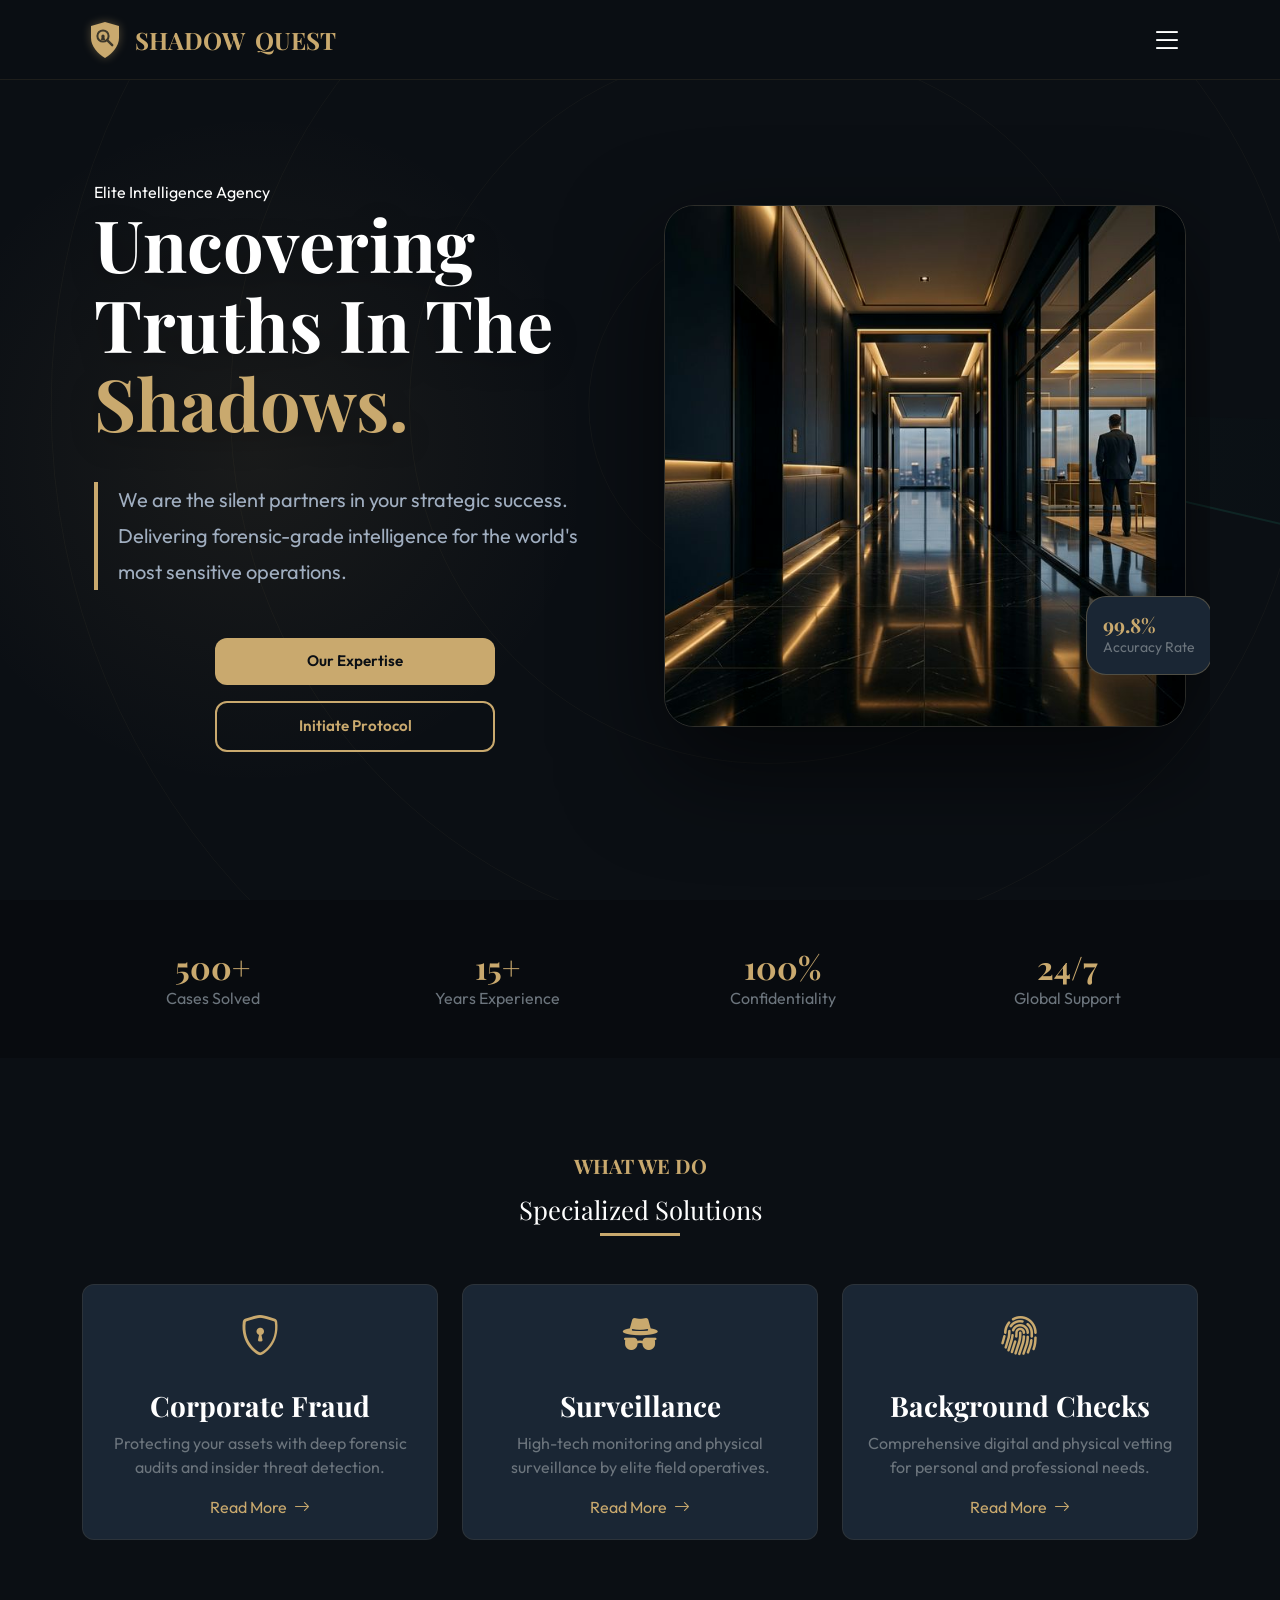
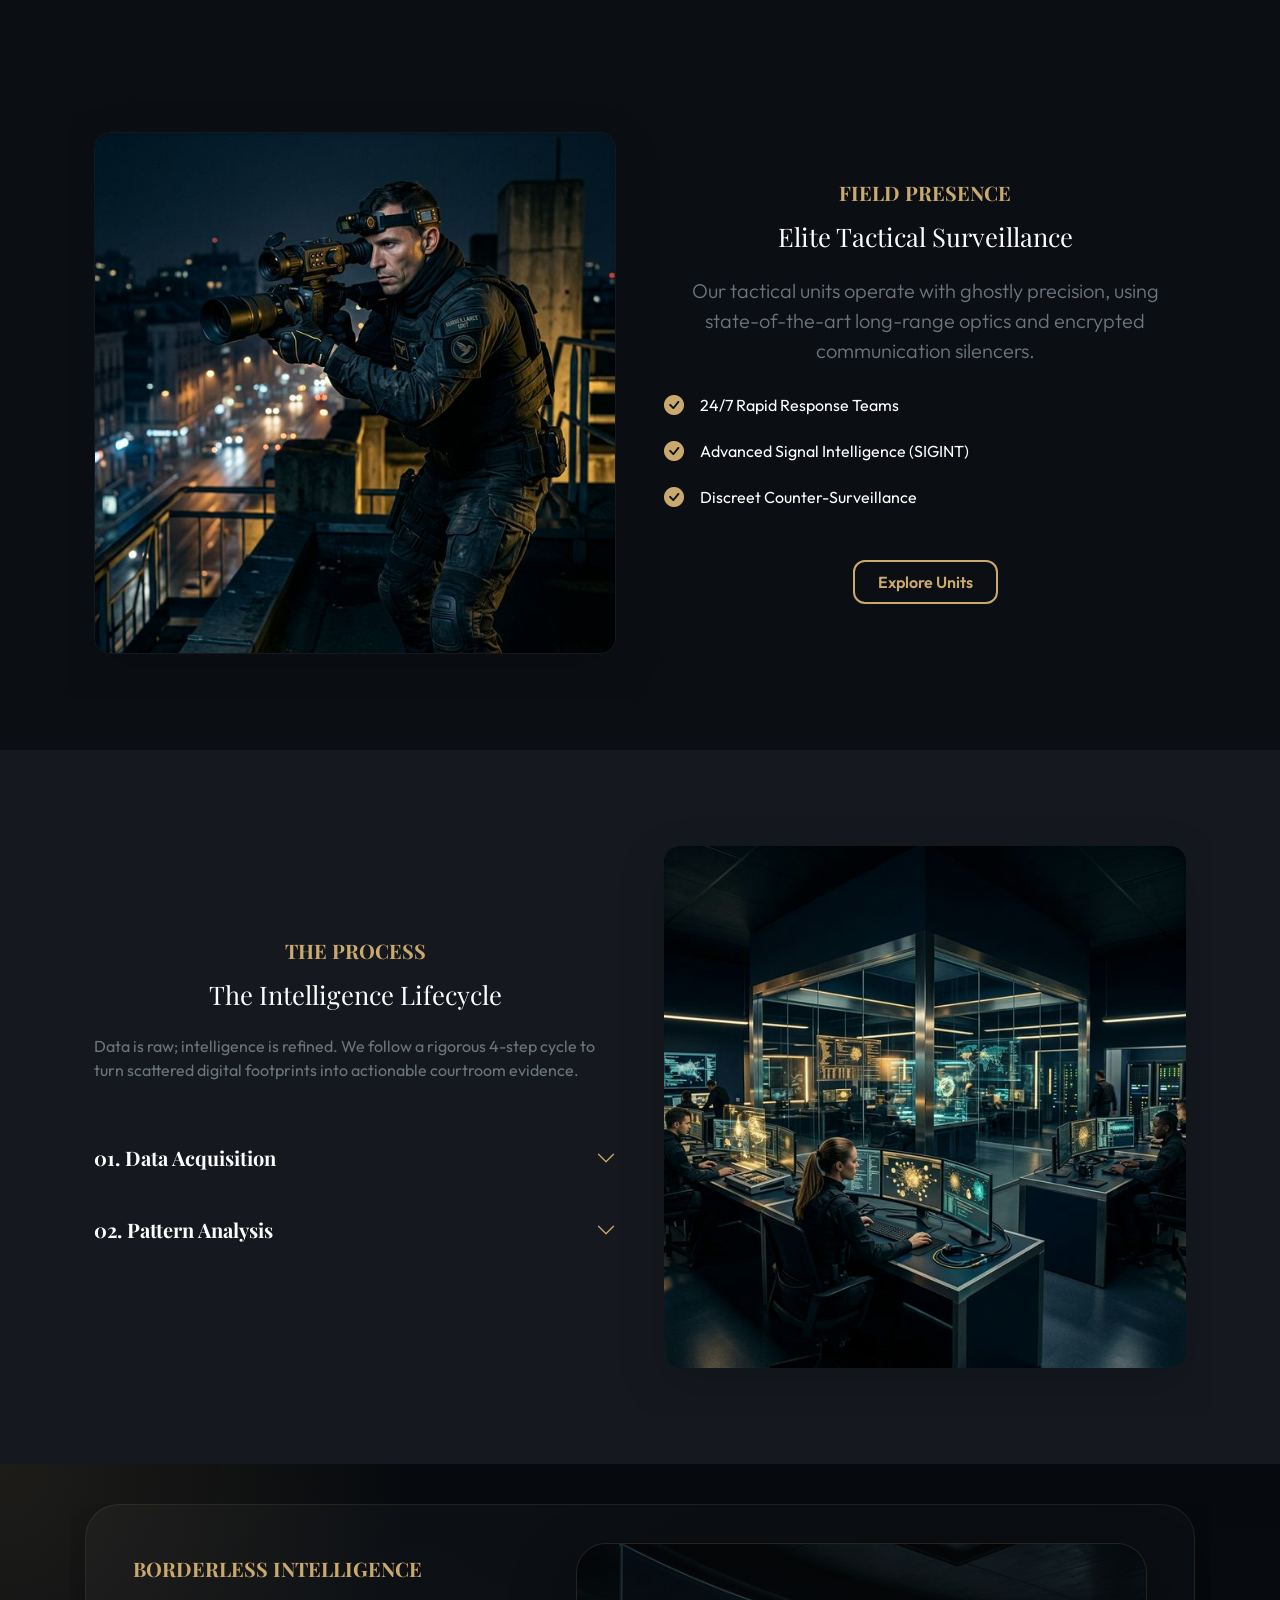
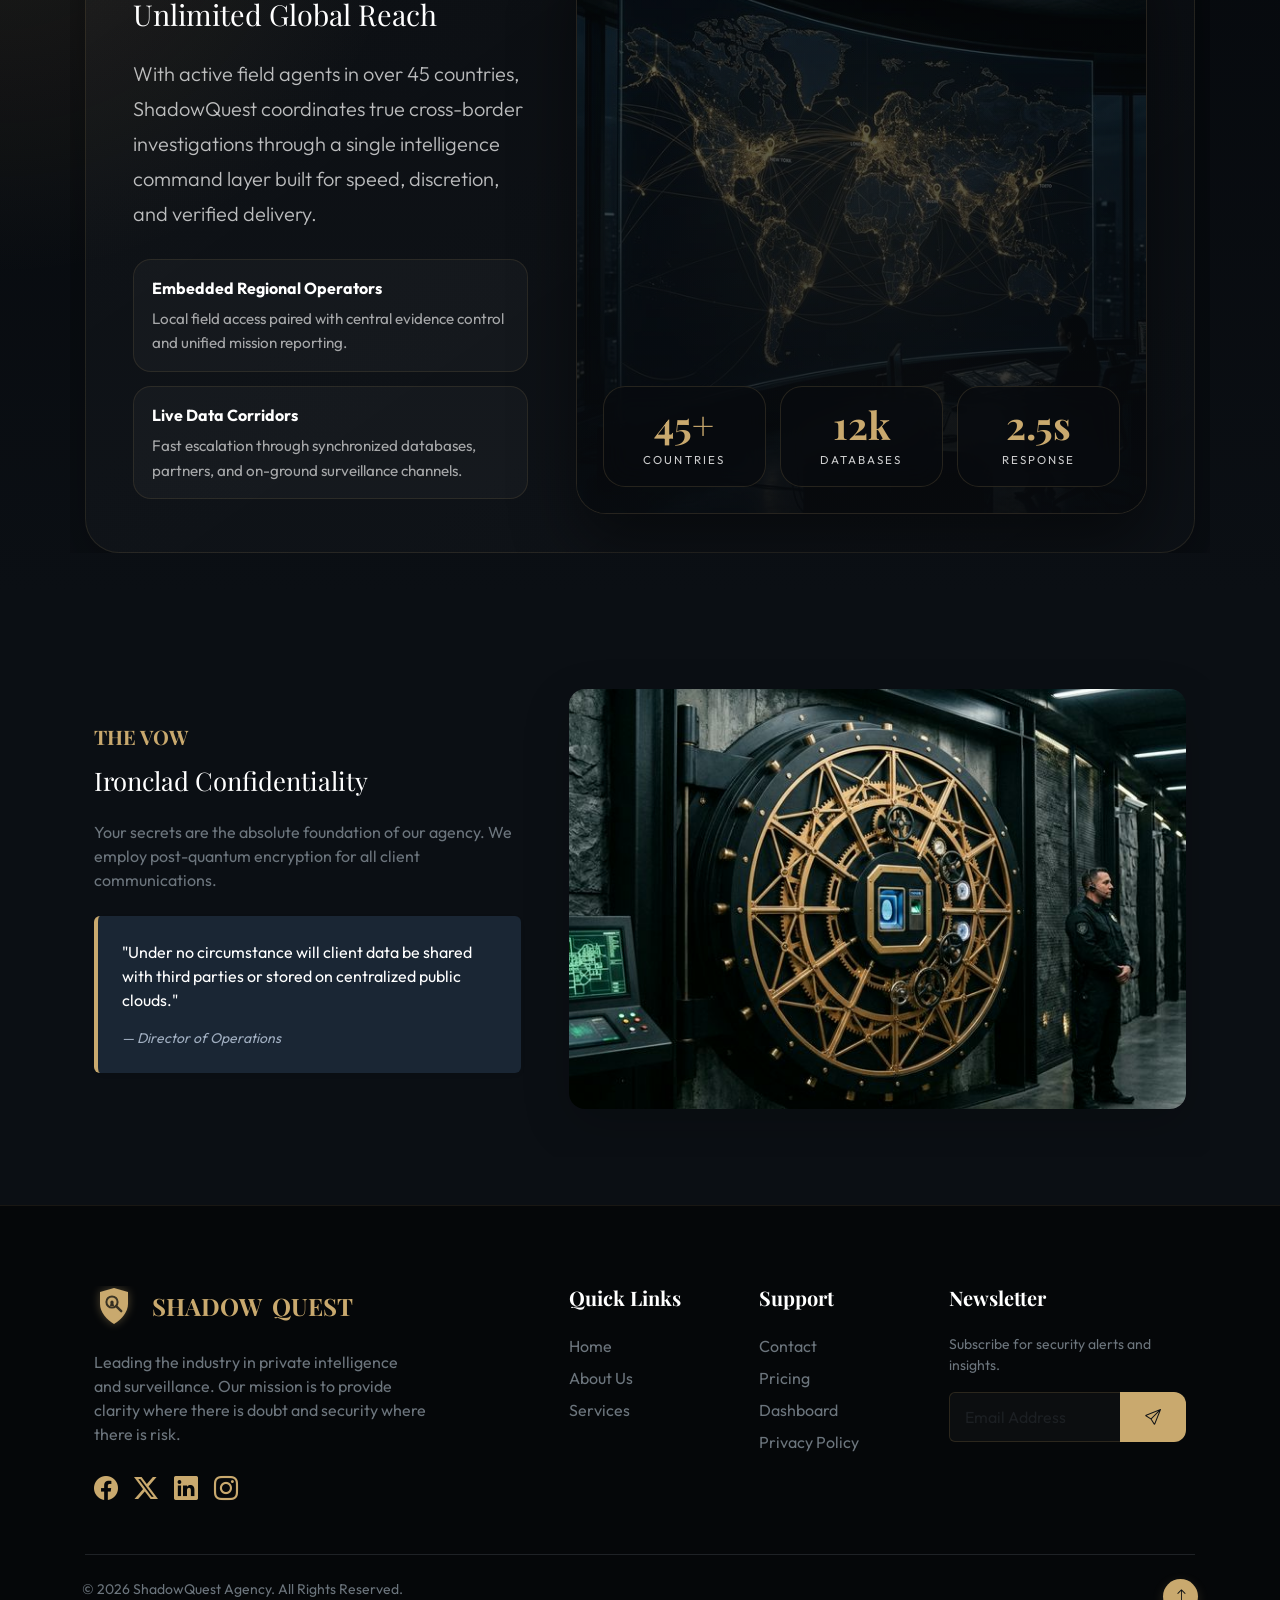
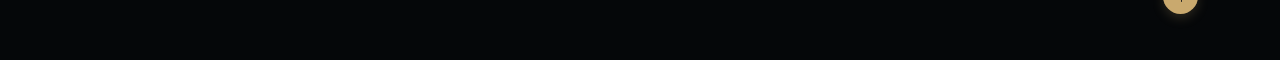
==== commit 7759ed92: "Update site UI refinements" ====
--- a/index.html
+++ b/index.html
@@ -20,6 +20,188 @@
   
   <!-- Favicon -->
   <link rel="icon" type="image/svg+xml" href="assets/images/logo.svg">
+  <style>
+    .global-reach-section {
+      padding: 110px 0;
+      background:
+        radial-gradient(circle at top left, rgba(201, 169, 110, 0.12), transparent 28%),
+        linear-gradient(180deg, #06090d 0%, #0b0f14 100%);
+      position: relative;
+      overflow: hidden;
+    }
+    .global-reach-shell {
+      position: relative;
+      z-index: 1;
+      padding: 38px;
+      border-radius: 34px;
+      border: 1px solid rgba(201, 169, 110, 0.12);
+      background: linear-gradient(145deg, rgba(255, 255, 255, 0.03), rgba(255, 255, 255, 0.01));
+      box-shadow: 0 24px 70px rgba(0, 0, 0, 0.35);
+    }
+    .global-reach-copy {
+      max-width: 460px;
+    }
+    .global-reach-copy .lead {
+      color: rgba(255, 255, 255, 0.72) !important;
+      line-height: 1.75;
+    }
+    .global-reach-list {
+      display: grid;
+      gap: 14px;
+      margin-top: 28px;
+    }
+    .global-reach-item {
+      padding: 16px 18px;
+      border-radius: 18px;
+      border: 1px solid rgba(201, 169, 110, 0.12);
+      background: rgba(255, 255, 255, 0.03);
+    }
+    .global-reach-item strong {
+      display: block;
+      margin-bottom: 0.35rem;
+      color: #fff;
+      font-size: 1rem;
+    }
+    .global-reach-item span {
+      color: rgba(255, 255, 255, 0.62);
+      font-size: 0.95rem;
+    }
+    .global-reach-stage {
+      position: relative;
+      min-height: 540px;
+      border-radius: 30px;
+      overflow: hidden;
+      border: 1px solid rgba(201, 169, 110, 0.16);
+      background: #080b0f;
+      box-shadow: 0 28px 65px rgba(0, 0, 0, 0.45);
+    }
+    .global-reach-stage img {
+      width: 100%;
+      height: 100%;
+      object-fit: cover;
+      opacity: 0.55;
+      transform: scale(1.03);
+    }
+    .global-reach-stage::after {
+      content: '';
+      position: absolute;
+      inset: 0;
+      background:
+        linear-gradient(180deg, rgba(8, 11, 15, 0.1), rgba(8, 11, 15, 0.8)),
+        radial-gradient(circle at center, rgba(201, 169, 110, 0.08), transparent 55%);
+    }
+    .global-reach-band {
+      position: absolute;
+      left: 26px;
+      right: 26px;
+      bottom: 26px;
+      z-index: 2;
+      display: grid;
+      grid-template-columns: repeat(3, minmax(0, 1fr));
+      gap: 14px;
+    }
+    .global-reach-stat {
+      padding: 18px 16px;
+      border-radius: 22px;
+      background: rgba(8, 11, 15, 0.76);
+      border: 1px solid rgba(201, 169, 110, 0.16);
+      backdrop-filter: blur(14px);
+      text-align: center;
+    }
+    .global-reach-stat strong {
+      display: block;
+      color: var(--accent-color);
+      font-family: var(--font-serif);
+      font-size: clamp(1.9rem, 3vw, 2.6rem);
+      line-height: 1;
+      margin-bottom: 0.45rem;
+    }
+    .global-reach-stat span {
+      display: block;
+      color: rgba(255, 255, 255, 0.8);
+      text-transform: uppercase;
+      letter-spacing: 0.18em;
+      font-size: 0.72rem;
+    }
+    .global-reach-signal {
+      position: absolute;
+      top: 28px;
+      left: 28px;
+      z-index: 2;
+      padding: 14px 18px;
+      border-radius: 18px;
+      background: rgba(8, 11, 15, 0.74);
+      border: 1px solid rgba(201, 169, 110, 0.16);
+      backdrop-filter: blur(12px);
+    }
+    .global-reach-signal span {
+      display: block;
+      color: var(--accent-color);
+      text-transform: uppercase;
+      letter-spacing: 0.18em;
+      font-size: 0.68rem;
+      font-weight: 700;
+    }
+    .global-reach-signal strong {
+      display: block;
+      margin-top: 0.35rem;
+      color: #fff;
+      font-size: 1rem;
+    }
+    @media (max-width: 991px) {
+      .global-reach-section {
+        padding: 90px 0;
+      }
+      .global-reach-copy {
+        max-width: none;
+        text-align: center;
+      }
+    }
+    @media (max-width: 767px) {
+      .global-reach-shell {
+        padding: 22px;
+      }
+      .global-reach-stage {
+        min-height: 470px;
+      }
+      .global-reach-stage img {
+        position: absolute;
+        inset: 0;
+        width: 100%;
+        height: 100%;
+      }
+      .global-reach-signal {
+        top: 18px;
+        left: 18px;
+        right: auto;
+        max-width: 220px;
+      }
+      .global-reach-band {
+        left: 18px;
+        right: 18px;
+        bottom: 18px;
+        grid-template-columns: repeat(3, minmax(0, 1fr));
+        gap: 10px;
+      }
+      .global-reach-stat {
+        padding: 14px 10px;
+        border-radius: 18px;
+      }
+      .global-reach-stat strong {
+        font-size: 1.65rem;
+      }
+      .global-reach-stat span {
+        font-size: 0.58rem;
+        letter-spacing: 0.12em;
+      }
+    }
+    @media (max-width: 991px) {
+      .secure-vow-copy h5,
+      .secure-vow-copy h2 {
+        text-align: center;
+      }
+    }
+  </style>
 </head>
 <body>
 
@@ -51,8 +233,8 @@
               <li><a class="dropdown-item" href="home-2.html">Home 2</a></li>
             </ul>
           </li>
+          <li class="nav-item"><a class="nav-link" href="services.html">Services</a></li>
           <li class="nav-item"><a class="nav-link" href="about.html">About</a></li>
-          <li class="nav-item"><a class="nav-link" href="services.html">Services</a></li>
           <li class="nav-item"><a class="nav-link" href="case-studies.html">Case Studies</a></li>
           <li class="nav-item"><a class="nav-link" href="pricing.html">Pricing</a></li>
           <li class="nav-item"><a class="nav-link" href="contact.html">Contact</a></li>
@@ -168,15 +350,13 @@
 
 
   <!-- Section 1: Tactical Excellence (Template: Image L, Text R) -->
-  <section class="py-5 overflow-hidden">
+  <section class="py-5 overflow-hidden tactical-excellence-section">
     <div class="container py-5">
       <div class="row align-items-center g-5">
         <div class="col-lg-6 reveal animate-delay-1">
           <div class="position-relative">
             <img src="assets/images/tactical.png" class="img-fluid rounded-4 shadow-lg border border-secondary border-opacity-10" alt="Tactical Unit">
-            <div class="position-absolute bottom-0 start-0 p-4 bg-accent text-dark-custom rounded-end-4 fw-bold stat-overlay">
-               <i class="bi bi-geo-alt-fill me-2"></i>Active Operatives: 250+
-            </div>
+            
           </div>
         </div>
         <div class="col-lg-6 reveal animate-delay-2">
@@ -195,7 +375,7 @@
   </section>
 
   <!-- Section 2: Intel Lifecycle (Template: Text L, Image R) -->
-  <section class="py-5 bg-secondary bg-opacity-10 overflow-hidden">
+  <section class="py-5 bg-secondary bg-opacity-10 overflow-hidden intelligence-lifecycle-section">
     <div class="container py-5">
       <div class="row align-items-center flex-lg-row-reverse g-5">
         <div class="col-lg-6 reveal animate-delay-1">
@@ -238,26 +418,45 @@
   </section>
 
   <!-- Section 3: Global Reach (Template: Full-Width Map Background) -->
-  <section class="py-5 position-relative overflow-hidden cinematic-section" style="min-height: 500px; background: #080b0f;">
-    <img src="assets/images/global_map.png" class="position-absolute top-0 start-0 w-100 h-100 object-fit-cover opacity-25" alt="Map">
-    <div class="hero-overlay" style="background: rgba(8, 11, 15, 0.4);"></div>
-    <div class="container py-5 position-relative z-1 text-center">
-      <div class="row justify-content-center py-5">
-        <div class="col-lg-8 reveal">
-          <h2 class="display-4 text-white mb-4">Unlimited Global Reach</h2>
-          <p class="lead text-white-50 mb-5">With active field agents in over 45 countries, ShadowQuest is the only firm providing true borderless investigation services.</p>
-          <div class="row g-4 text-center">
-            <div class="col-4">
-               <h3 class="accent-text mb-0">45+</h3>
-               <p class="small text-uppercase ls-2 text-white-50">Countries</p>
+  <section class="global-reach-section cinematic-section">
+    <div class="container">
+      <div class="global-reach-shell">
+        <div class="row align-items-center g-5">
+          <div class="col-lg-5 reveal reveal-left">
+            <div class="global-reach-copy">
+              <h5 class="accent-text text-uppercase mb-3">Borderless Intelligence</h5>
+              <h2 class="display-4 mb-4">Unlimited Global Reach</h2>
+              <p class="lead mb-0">With active field agents in over 45 countries, ShadowQuest coordinates true cross-border investigations through a single intelligence command layer built for speed, discretion, and verified delivery.</p>
+              <div class="global-reach-list">
+                <div class="global-reach-item">
+                  <strong>Embedded Regional Operators</strong>
+                  <span>Local field access paired with central evidence control and unified mission reporting.</span>
+                </div>
+                <div class="global-reach-item">
+                  <strong>Live Data Corridors</strong>
+                  <span>Fast escalation through synchronized databases, partners, and on-ground surveillance channels.</span>
+                </div>
+              </div>
             </div>
-            <div class="col-4 border-start border-end border-secondary border-opacity-25">
-               <h3 class="accent-text mb-0">12k</h3>
-               <p class="small text-uppercase ls-2 text-white-50">Databases</p>
-            </div>
-            <div class="col-4">
-               <h3 class="accent-text mb-0">2.5s</h3>
-               <p class="small text-uppercase ls-2 text-white-50">Response</p>
+          </div>
+          <div class="col-lg-7 reveal reveal-right">
+            <div class="global-reach-stage">
+              <img src="assets/images/global_map.png" alt="Global Intelligence Map">
+              
+              <div class="global-reach-band">
+                <div class="global-reach-stat">
+                  <strong>45+</strong>
+                  <span>Countries</span>
+                </div>
+                <div class="global-reach-stat">
+                  <strong>12k</strong>
+                  <span>Databases</span>
+                </div>
+                <div class="global-reach-stat">
+                  <strong>2.5s</strong>
+                  <span>Response</span>
+                </div>
+              </div>
             </div>
           </div>
         </div>
@@ -269,7 +468,7 @@
   <section class="py-5">
     <div class="container py-5">
       <div class="row g-5 align-items-center">
-        <div class="col-lg-5 reveal">
+        <div class="col-lg-5 reveal secure-vow-copy">
           <h5 class="accent-text text-uppercase mb-3">The Vow</h5>
           <h2 class="display-5 mb-4">Ironclad Confidentiality</h2>
           <p class="text-secondary mb-4">Your secrets are the absolute foundation of our agency. We employ post-quantum encryption for all client communications.</p>
--- a/assets/css/style.css
+++ b/assets/css/style.css
@@ -214,6 +214,23 @@
   color: var(--primary-color);
 }
 
+.h2-cyber-content .d-flex div:hover {
+    background-color: #0056b3 !important;
+    border-color: #0056b3 !important;
+    cursor: pointer;
+    transition: all 0.3s ease;
+  }
+  
+  .h2-cyber-content .d-flex div:hover .px-4 {
+    background-color: #0056b3 !important;
+    color: #ffffff !important;
+  }
+  
+  .h2-cyber-content .d-flex div:hover .px-4:last-child {
+    background-color: #0056b3 !important;
+    color: #ffffff !important;
+  }
+
 /* Navbar */
 .navbar {
   height: var(--header-height);
@@ -232,6 +249,10 @@
 .navbar.scrolled {
   height: 70px;
   background-color: var(--primary-color);
+}
+
+[data-theme="light"] .navbar-toggler .bi-list {
+  color: var(--accent-color) !important;
 }
 
 .navbar-brand {
@@ -1189,6 +1210,8 @@
   width: 100%;
   max-width: 550px;
   margin: 0 auto;
+  border-radius: 30px;
+  background: #08101a;
 }
 
 .img-glow {
@@ -1204,17 +1227,19 @@
 }
 
 .hero-agent-img {
+  display: block;
   width: 100%;
   height: auto;
   border-radius: 30px;
   box-shadow: 0 40px 100px rgba(0,0,0,0.6);
   border: 1px solid rgba(201, 169, 110, 0.2);
-  transform: perspective(1000px) rotateY(-10deg) rotateX(5deg);
+  transform: perspective(1000px) rotateY(0deg) rotateX(0deg);
+  transform-origin: center center;
   transition: transform 0.5s ease;
 }
 
-.hero-agent-img:hover {
-  transform: perspective(1000px) rotateY(0deg) rotateX(0deg);
+.hero-img-container:hover .hero-agent-img {
+  transform: perspective(1000px) rotateY(-10deg) rotateX(5deg) scale(1.05);
 }
 
 .stat-bubble {
@@ -1283,15 +1308,123 @@
   .hero-title-v3 { font-size: 3rem; }
   .hero-agent-img { transform: none; margin-bottom: 3rem; }
   .hero-bg-accent { width: 100%; top: 20%; }
+  
+  /* Center heading and accordion buttons in Intelligence Lifecycle section for tablet */
+  .intelligence-lifecycle-section .display-5,
+  .intelligence-lifecycle-section .accordion-button,
+  .intelligence-lifecycle-section h5 {
+    text-align: center !important;
+  }
+  
+  .intelligence-lifecycle-section .display-5 {
+    margin-left: auto !important;
+    margin-right: auto !important;
+  }
+  
+  /* Center heading and button in Tactical Excellence section for tablet */
+  .tactical-excellence-section .display-5,
+  .tactical-excellence-section h5 {
+    text-align: center !important;
+  }
+  
+  .tactical-excellence-section .reveal.animate-delay-2 {
+    text-align: center !important;
+  }
+  
+  .tactical-excellence-section .btn-outline-accent {
+    display: inline-block !important;
+  }
+  
+  /* Center heading and button in Operational Command section for tablet */
+  .operational-command-section .reveal-right {
+    text-align: center !important;
+  }
+  
+  .operational-command-section .display-4,
+  .operational-command-section h5 {
+    text-align: center !important;
+  }
+  
+  .operational-command-section .btn-outline-accent {
+    display: inline-block !important;
+  }
+  
+  /* Center heading in Field Operations Protocol section for tablet */
+  .field-operations-section .reveal-left {
+    text-align: center !important;
+  }
+  
+  .field-operations-section .display-4,
+  .field-operations-section h5 {
+    text-align: center !important;
+  }
+  
+  /* Position Signal Intelligence card at bottom right on tablet */
+  .global-signal-section .h2-signal-container {
+    position: relative !important;
+    min-height: 400px !important;
+  }
+  
+  .global-signal-section .h2-signal-card {
+    position: absolute !important;
+    bottom: 20px !important;
+    right: 20px !important;
+    width: 300px !important;
+    max-width: 90% !important;
+  }
 }
 
 /* Final Responsive Overrides */
 @media (max-width: 991px) {
   .navbar-brand { font-size: 1.2rem; }
   .brand-logo { height: 30px; }
+  
+  /* Center heading and button in Corporate Shield section for tablet */
+  .corporate-shield-section .reveal {
+    text-align: center !important;
+  }
+  
+  .corporate-shield-section .display-4,
+  .corporate-shield-section h5 {
+    text-align: center !important;
+  }
+  
+  .corporate-shield-section .btn-accent {
+    display: inline-block !important;
+  }
+  
+  /* Center headings in Nightshade section for tablet */
+  .nightshade-section .display-5,
+  .nightshade-section h5 {
+    text-align: center !important;
+  }
 }
 
 @media (max-width: 768px) {
+  .global-signal-section .h2-signal-card {
+    min-height: 160px !important; /* Slightly increased height for mobile and tablet */
+  }
+  
+  /* Center heading and button in Corporate Shield section for mobile */
+  .corporate-shield-section .reveal {
+    text-align: center !important;
+  }
+  
+  .corporate-shield-section .display-4,
+  .corporate-shield-section h5 {
+    text-align: center !important;
+  }
+  
+  .corporate-shield-section .btn-accent {
+    display: inline-block !important;
+  }
+  
+  /* Center headings in Nightshade section for mobile */
+  .nightshade-section .display-5,
+  .nightshade-section h5 {
+    text-align: center !important;
+  }
+}
   .hero-v2 { padding-top: 100px; text-align: center; }
   .hero-v2 .hero-label { font-size: 0.7rem; padding: 6px 15px; margin-bottom: 1rem; }
   .hero-v2 .hero-title { font-size: 2rem; margin-bottom: 1.5rem; }
@@ -1304,6 +1437,85 @@
   section { padding: 2.5rem 0 !important; }
   .feature-card { padding: 1.25rem; }
   
+  /* Center heading and accordion buttons in Intelligence Lifecycle section for mobile/tablet */
+  .intelligence-lifecycle-section .display-5,
+  .intelligence-lifecycle-section .accordion-button,
+  .intelligence-lifecycle-section h5 {
+    text-align: center !important;
+  }
+  
+  .intelligence-lifecycle-section .display-5 {
+    margin-left: auto !important;
+    margin-right: auto !important;
+  }
+  
+  /* Center heading and button in Tactical Excellence section for mobile */
+  .tactical-excellence-section .display-5,
+  .tactical-excellence-section h5 {
+    text-align: center !important;
+  }
+  
+  .tactical-excellence-section .reveal.animate-delay-2 {
+    text-align: center !important;
+  }
+  
+  .tactical-excellence-section .btn-outline-accent {
+    display: inline-block !important;
+  }
+  
+  /* Center heading and button in Operational Command section for mobile */
+  .operational-command-section .reveal-right {
+    text-align: center !important;
+  }
+  
+  .operational-command-section .display-4,
+  .operational-command-section h5 {
+    text-align: center !important;
+  }
+  
+  .operational-command-section .btn-outline-accent {
+    display: inline-block !important;
+  }
+  
+  /* Center heading in Field Operations Protocol section for mobile */
+  .field-operations-section .reveal-left {
+    text-align: center !important;
+  }
+  
+  .field-operations-section .display-4,
+  .field-operations-section h5 {
+    text-align: center !important;
+  }
+  
+  /* Position Signal Intelligence card at bottom right on mobile and tablet */
+  .global-signal-section .h2-signal-container {
+    position: relative !important;
+  }
+  
+  .global-signal-section .h2-signal-card {
+    position: absolute !important;
+    bottom: 15px !important;
+    right: 15px !important;
+    width: 280px !important;
+    max-width: 85% !important;
+    padding: 20px !important;
+  }
+  
+  .global-signal-section .h2-signal-card h5 {
+    font-size: 1.1rem !important;
+    margin-bottom: 3px !important;
+  }
+  
+  .global-signal-section .h2-signal-card h3 {
+    font-size: 1.3rem !important;
+    margin-bottom: 3px !important;
+  }
+  
+  .global-signal-section .h2-signal-card p {
+    font-size: 0.8rem !important;
+    line-height: 1.3 !important;
+  }
+  
   .stat-overlay {
     position: absolute !important;
     bottom: 0 !important;
@@ -1313,6 +1525,188 @@
     text-align: center !important;
     border-radius: 0 0 12px 12px !important;
     font-size: 0.9rem !important;
+  }
+  .strategic-hub-section {
+    background: linear-gradient(135deg, var(--primary-color) 0%, #1a2634 100%) !important;
+    padding: 80px 0 !important;
+    position: relative !important;
+    overflow: hidden !important;
+  }
+  
+  .strategic-card {
+    background: var(--card-bg) !important;
+    border: 1px solid var(--accent-color) !important;
+    border-radius: 20px !important;
+    padding: 40px !important;
+    box-shadow: 0 20px 60px rgba(201, 169, 110, 0.3) !important;
+    position: relative !important;
+    transform: translateX(-50px) !important;
+    opacity: 0 !important;
+    transition: all 0.8s cubic-bezier(0.165, 0.84, 0.44, 1) !important;
+  }
+  
+  .strategic-card.reveal-left.active {
+    transform: translateX(0) !important;
+    opacity: 1 !important;
+  }
+  
+  .strategic-icon {
+    width: 60px !important;
+    height: 60px !important;
+    background: rgba(201, 169, 110, 0.1) !important;
+    border-radius: 50% !important;
+    display: flex !important;
+    align-items: center !important;
+    justify-content: center !important;
+    animation: shieldPulse 2s infinite !important;
+  }
+  
+  @keyframes shieldPulse {
+    0% { transform: scale(1); box-shadow: 0 0 0 0 rgba(201, 169, 110, 0.3); }
+    50% { transform: scale(1.1); box-shadow: 0 0 15px rgba(201, 169, 110, 0.5); }
+    100% { transform: scale(1); box-shadow: 0 0 0 0 rgba(201, 169, 110, 0.3); }
+  }
+  
+  .strategic-features {
+    list-style: none !important;
+    padding: 0 !important;
+    margin: 20px 0 !important;
+  }
+  
+  .strategic-features li {
+    background: rgba(201, 169, 110, 0.1) !important;
+    padding: 15px 20px !important;
+    border-radius: 8px !important;
+    margin-bottom: 10px !important;
+    transition: all 0.3s ease !important;
+  }
+  
+  .strategic-features li:hover {
+    background: rgba(201, 169, 110, 0.2) !important;
+    transform: translateY(-3px) !important;
+  }
+  
+  .intelligence-globe {
+    position: relative !important;
+    width: 200px !important;
+    height: 200px !important;
+    margin: 0 auto 30px !important;
+  }
+  
+  .globe-outer {
+    width: 100% !important;
+    height: 100% !important;
+    background: rgba(201, 169, 110, 0.1) !important;
+    border-radius: 50% !important;
+    position: absolute !important;
+    top: 50% !important;
+    left: 50% !important;
+    transform: translate(-50%, -50%) !important;
+    animation: globeRotate 20s linear infinite !important;
+  }
+  
+  .globe-inner {
+    width: 80% !important;
+    height: 80% !important;
+    background: linear-gradient(135deg, var(--accent-color) 0%, rgba(201, 169, 110, 0.3) 100%) !important;
+    border-radius: 50% !important;
+    position: absolute !important;
+    top: 50% !important;
+    left: 50% !important;
+    transform: translate(-50%, -50%) !important;
+  animation: innerGlow 3s ease-in-out infinite !important;
+  }
+  
+  @keyframes globeRotate {
+    0% { transform: translate(-50%, -50%) rotate(0deg); }
+    100% { transform: translate(-50%, -50%) rotate(360deg); }
+  }
+  
+  @keyframes innerGlow {
+    0% { box-shadow: 0 0 30px rgba(201, 169, 110, 0.5); }
+    50% { box-shadow: 0 0 50px rgba(201, 169, 110, 0.8); }
+    100% { box-shadow: 0 0 30px rgba(201, 169, 110, 0.5); }
+  }
+  
+  /* Quantum Defense Systems Section */
+  .quantum-defense-section {
+    background: linear-gradient(135deg, #0f0f 0%, var(--primary-color) 100%) !important;
+    padding: 80px 0 !important;
+    position: relative !important;
+    overflow: hidden !important;
+  }
+  
+  .quantum-card {
+    background: var(--card-bg) !important;
+    border: 1px solid var(--accent-color) !important;
+    border-radius: 20px !important;
+    padding: 40px !important;
+    box-shadow: 0 20px 60px rgba(201, 169, 110, 0.3) !important;
+    position: relative !important;
+    transform: translateY(50px) !important;
+    opacity: 0 !important;
+    transition: all 0.8s cubic-bezier(0.165, 0.84, 0.44, 1) !important;
+  }
+  
+  .quantum-card.reveal-zoom.active {
+    transform: translateY(0) !important;
+    opacity: 1 !important;
+  }
+  
+  .quantum-icon {
+    width: 60px !important;
+    height: 60px !important;
+    background: rgba(201, 169, 110, 0.1) !important;
+    border-radius: 50% !important;
+    display: flex !important;
+    align-items: center !important;
+    justify-content: center !important;
+    animation: cpuPulse 2s infinite !important;
+  }
+  
+  @keyframes cpuPulse {
+    0% { transform: scale(1); box-shadow: 0 0 0 0 rgba(201, 169, 110, 0.3); }
+    50% { transform: scale(1.1); box-shadow: 0 0 20px rgba(201, 169, 110, 0.5); }
+    100% { transform: scale(1); box-shadow: 0 0 0 0 rgba(201, 169, 110, 0.3); }
+  }
+  
+  .quantum-header h5,
+  .quantum-title h2 {
+    margin: 0 !important;
+  }
+  
+  .quantum-grid {
+    display: grid !important;
+    grid-template-columns: repeat(2, 1fr) !important;
+    gap: 20px !important;
+    margin-bottom: 30px !important;
+  }
+  
+  .quantum-item {
+    background: rgba(201, 169, 110, 0.1) !important;
+    padding: 20px !important;
+    border-radius: 12px !important;
+    text-align: center !important;
+    transition: all 0.3s ease !important;
+  }
+  
+  .quantum-item:hover {
+    background: rgba(201, 169, 110, 0.2) !important;
+    transform: translateY(-3px) !important;
+  }
+  
+  .quantum-number {
+    font-size: 1.8rem !important;
+    font-weight: 700 !important;
+    color: var(--accent-color) !important;
+    margin-bottom: 8px !important;
+  }
+  
+  .quantum-label {
+    font-size: 0.8rem !important;
+    color: var(--text-secondary) !important;
+    text-transform: uppercase !important;
+    letter-spacing: 1px !important;
   }
   
   .hero-v2 .scroll-down {
@@ -1442,11 +1836,15 @@
     display: block !important;
     width: 0;
     bottom: -5px;
+    opacity: 0;
+    box-shadow: none;
   }
 
   .navbar-expand-lg .nav-link:hover::after,
   .navbar-expand-lg .nav-link.active::after {
     width: 60% !important;
+    opacity: 1;
+    box-shadow: 0 0 8px var(--accent-color);
   }
 
   .navbar-expand-lg .nav-link:hover,
@@ -1595,4 +1993,4 @@
   color: var(--accent-color) !important;
   transform: translateY(-8px) !important;
   filter: drop-shadow(0 8px 15px rgba(201, 169, 110, 0.4));
-}+}
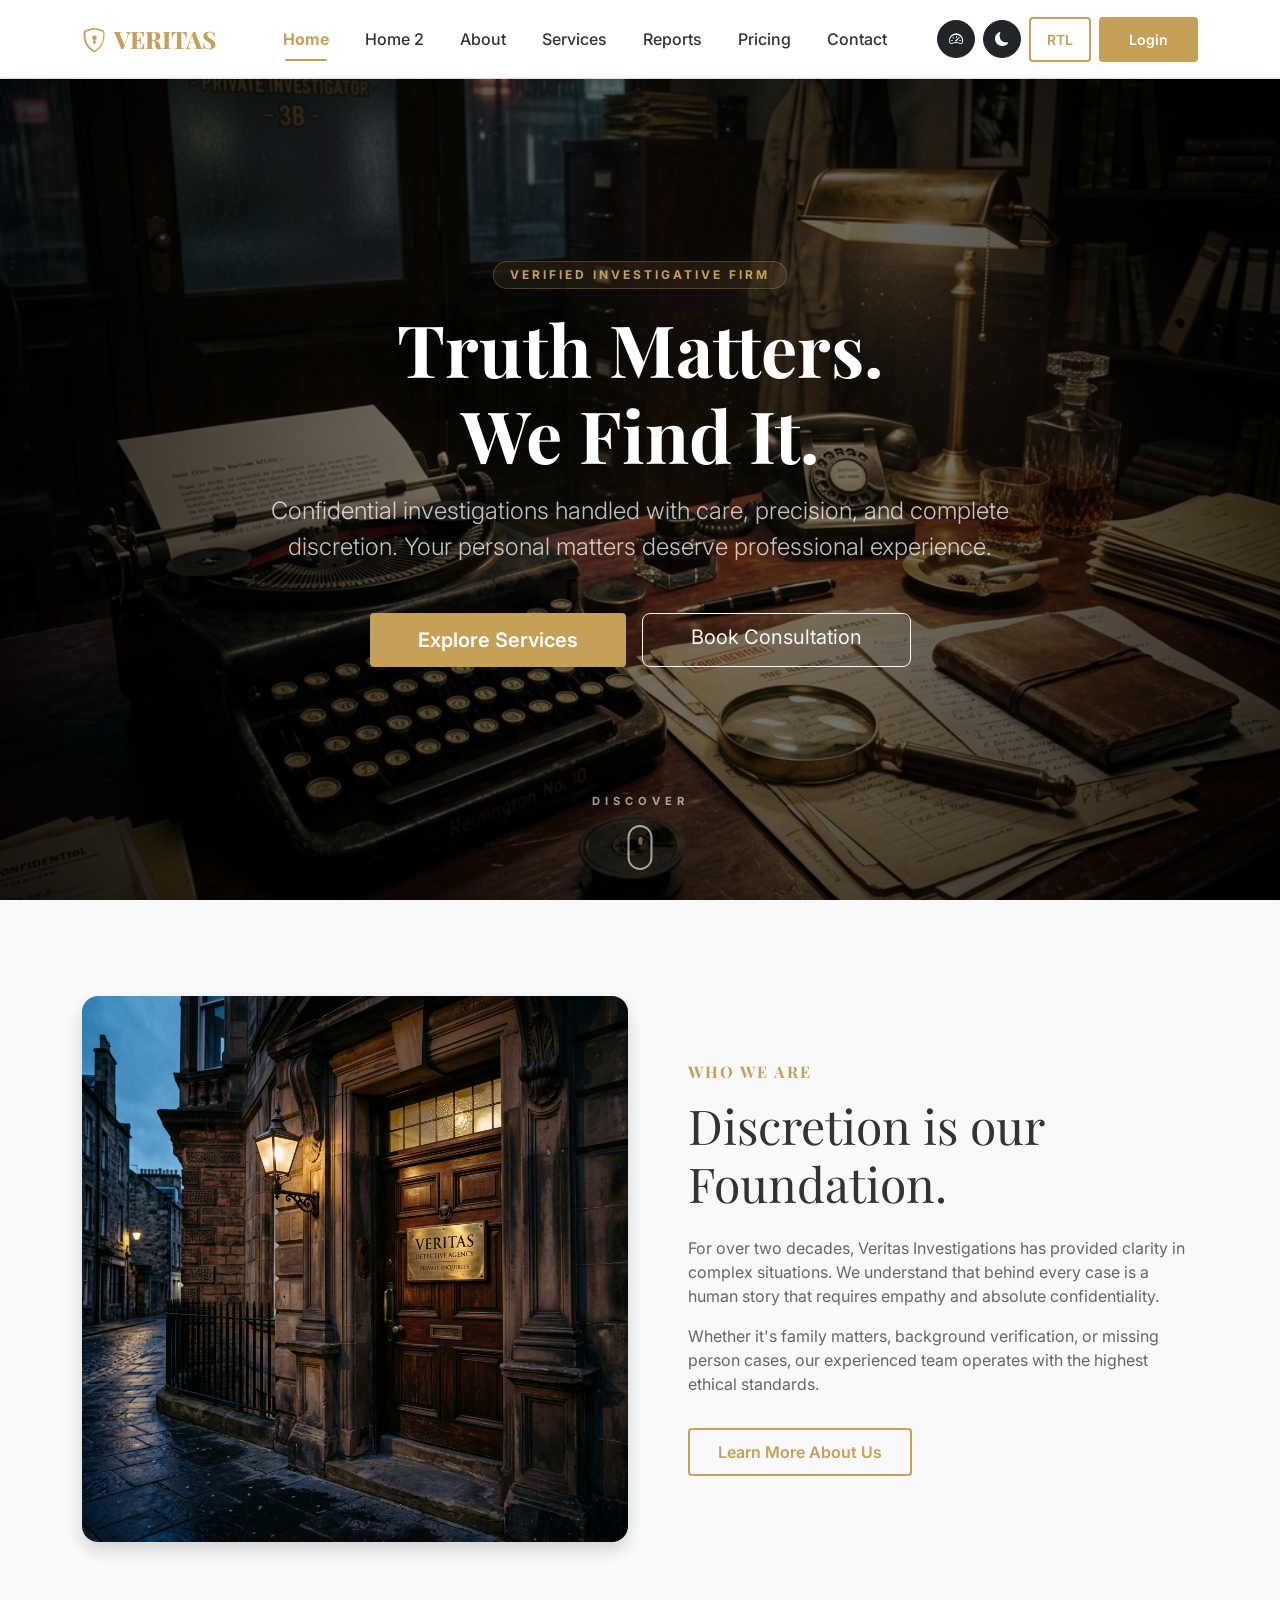
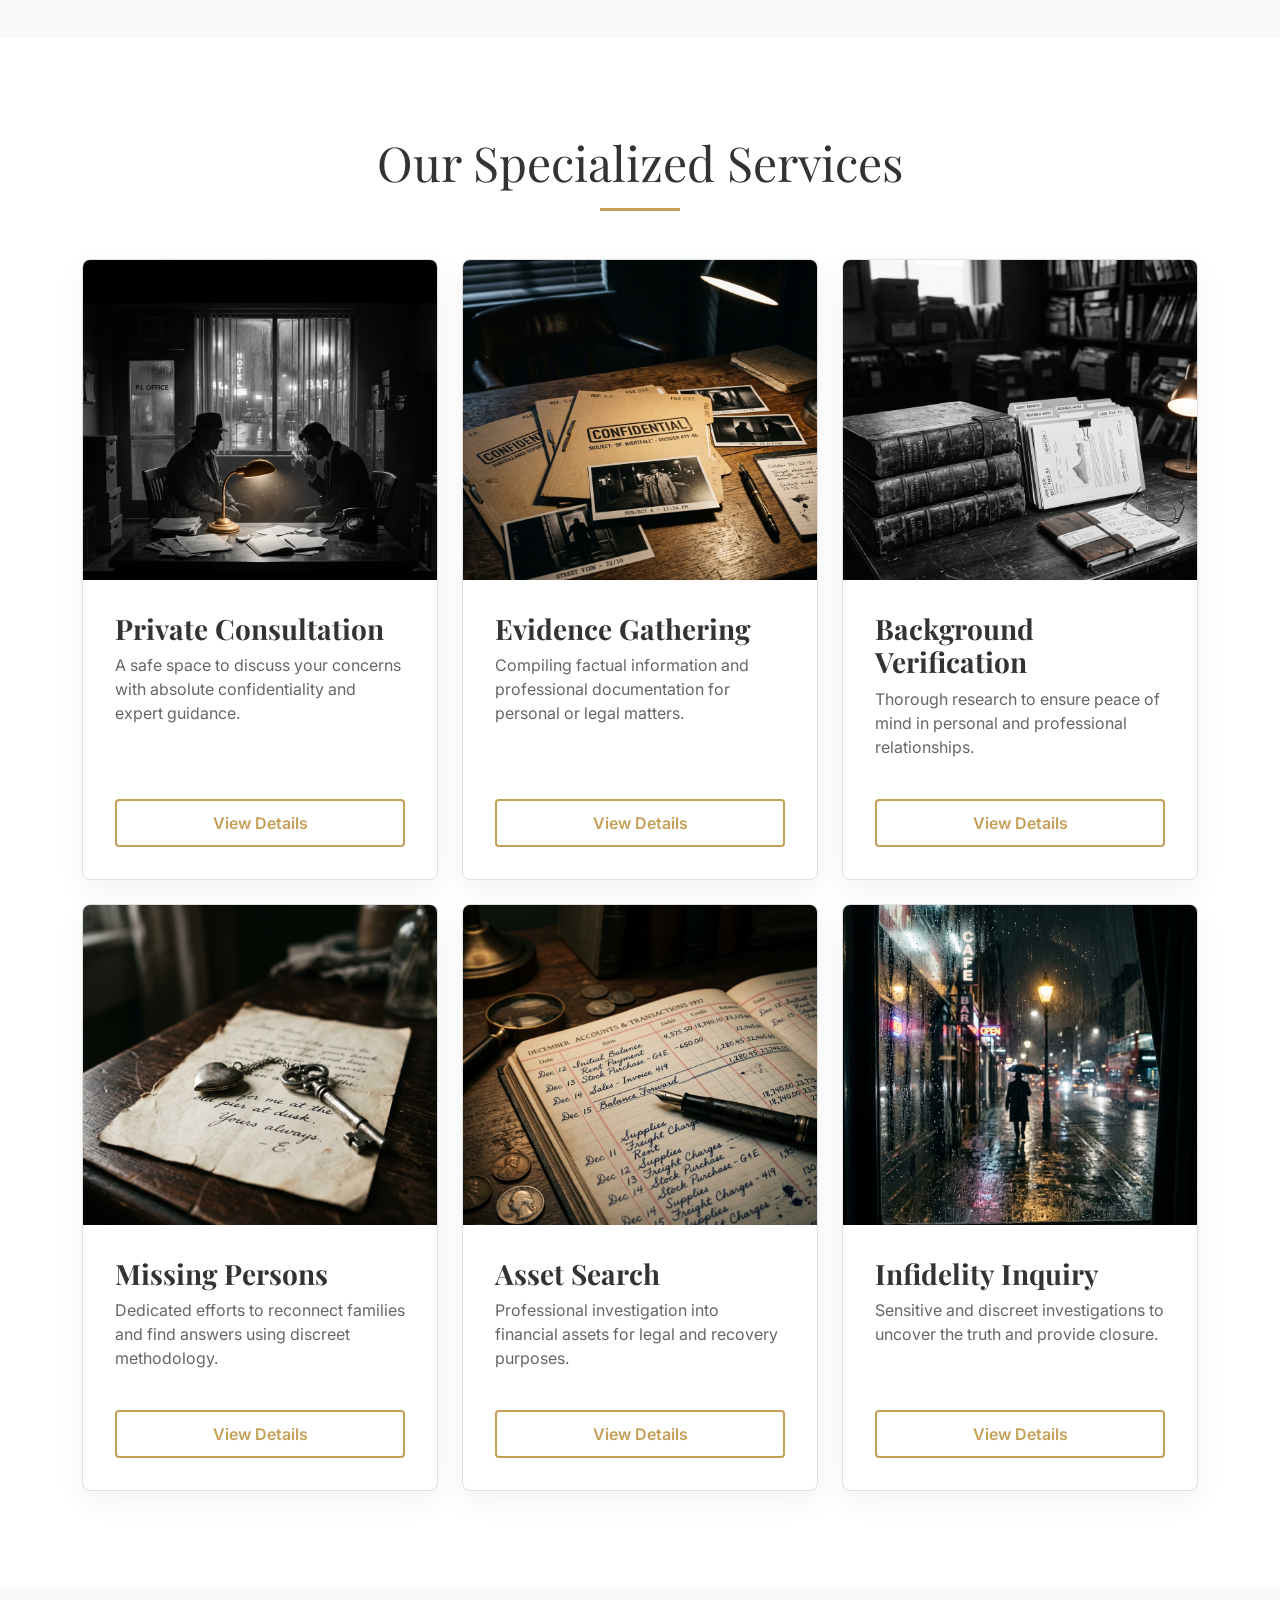
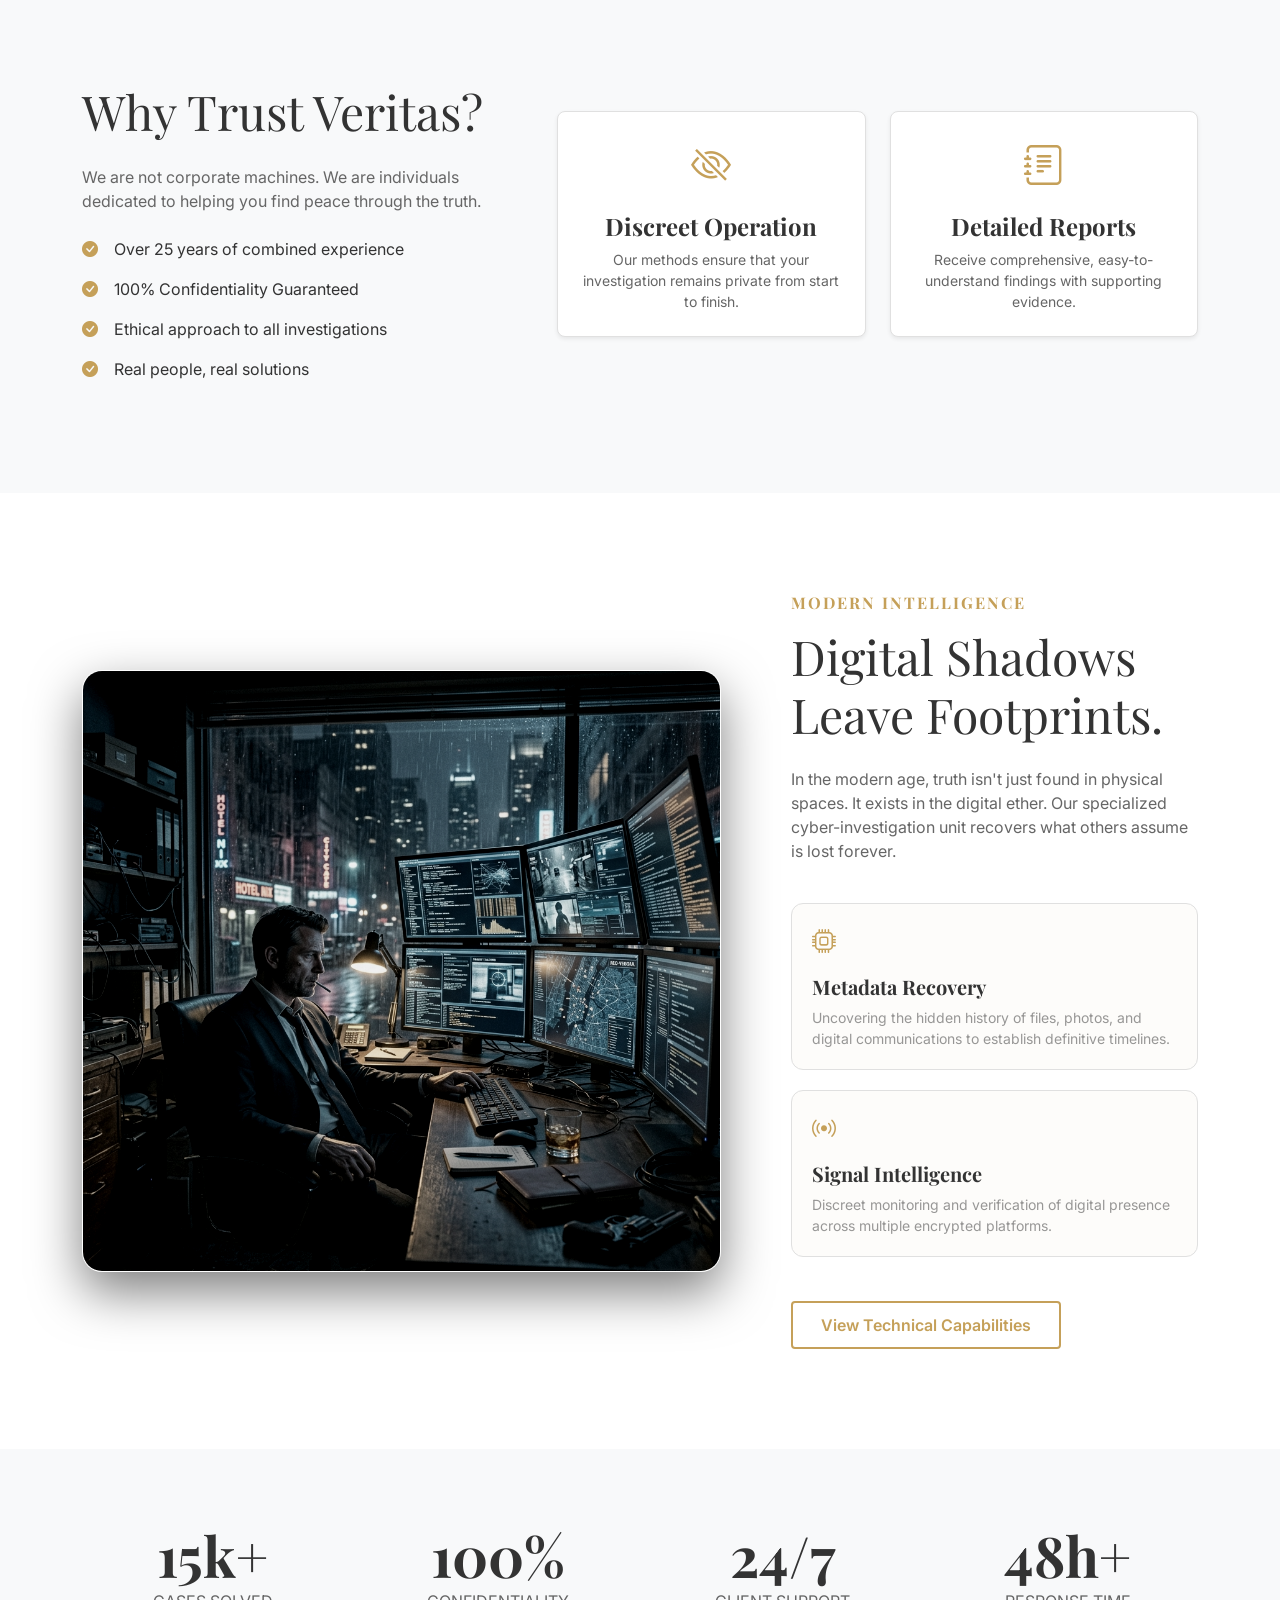
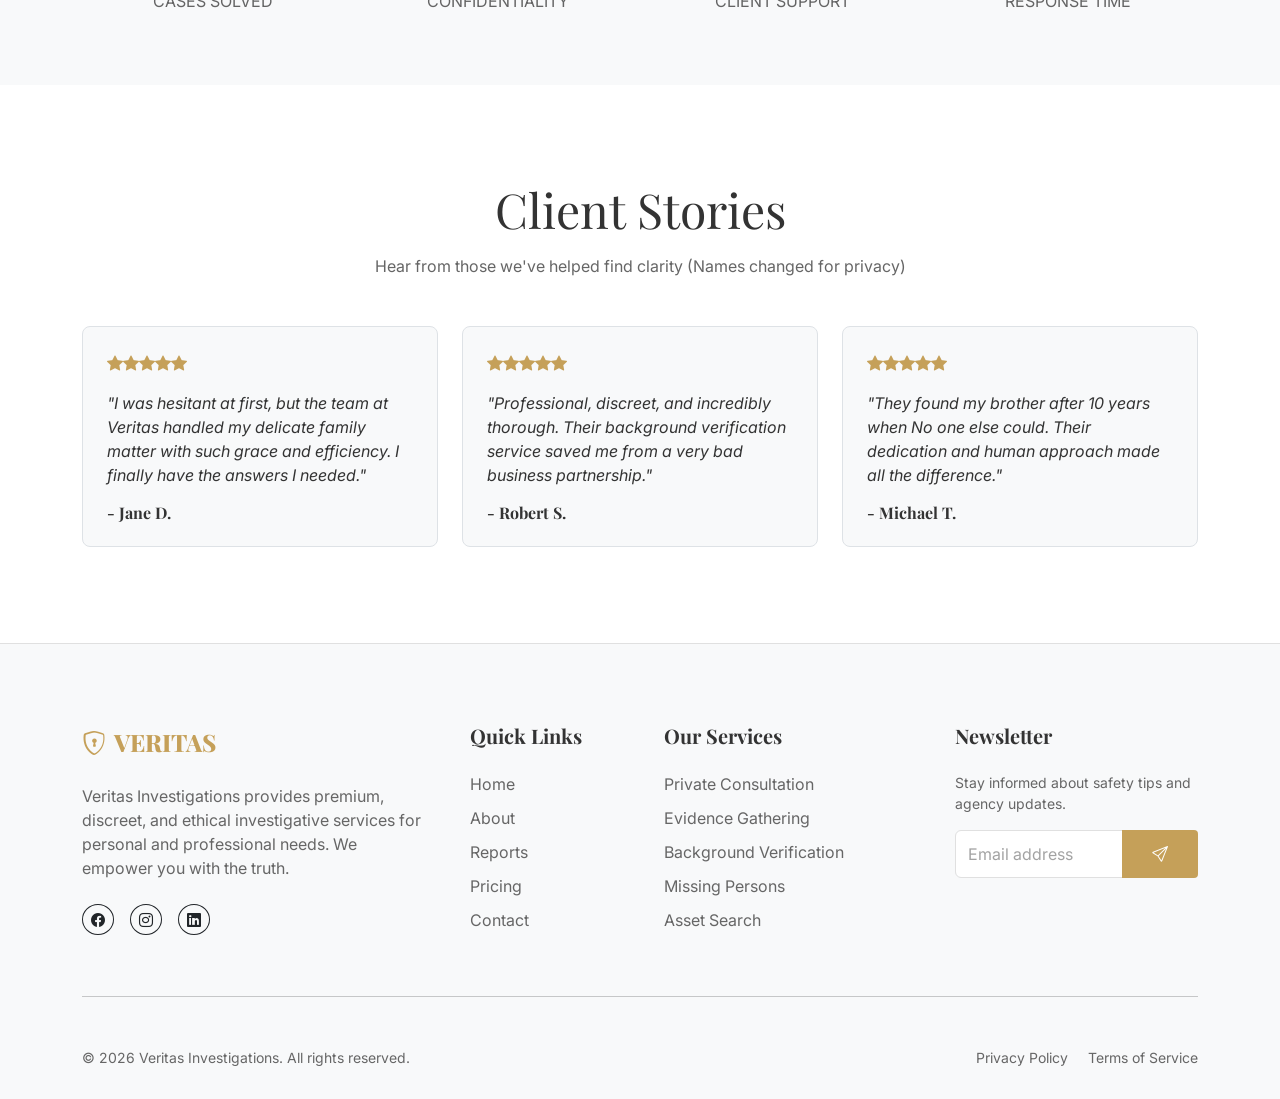
==== commit a71af506: "Final UI Refinements, Theme Consistency Fixes, and Favicon Update" ====
--- a/index.html
+++ b/index.html
@@ -1,546 +1,394 @@
 <!DOCTYPE html>
-<html lang="en" dir="ltr">
+<html lang="en">
 <head>
-  <meta charset="UTF-8">
-  <meta name="viewport" content="width=device-width, initial-scale=1.0">
-  <title>ShadowQuest | Private Detective Agency</title>
-  <meta name="description" content="Premium Private Detective & Investigation Agency for high-stakes cases and clinical intelligence.">
-  
-  <!-- Google Fonts -->
-  <link rel="preconnect" href="https://fonts.googleapis.com">
-  <link rel="preconnect" href="https://fonts.gstatic.com" crossorigin>
-  <link href="https://fonts.googleapis.com/css2?family=Outfit:wght@300;400;600;700&family=Playfair+Display:wght@700&family=Noto+Sans+Arabic:wght@400;700&display=swap" rel="stylesheet">
-  
-  <!-- Bootstrap 5 CSS -->
-  <link href="https://cdn.jsdelivr.net/npm/bootstrap@5.3.2/dist/css/bootstrap.min.css" rel="stylesheet">
-  <link rel="stylesheet" href="https://cdn.jsdelivr.net/npm/bootstrap-icons@1.11.1/font/bootstrap-icons.css">
-  
-  <!-- Custom CSS -->
-  <link rel="stylesheet" href="assets/css/style.css">
-  
-  <!-- Favicon -->
-  <link rel="icon" type="image/svg+xml" href="assets/images/logo.svg">
-  <style>
-    .global-reach-section {
-      padding: 110px 0;
-      background:
-        radial-gradient(circle at top left, rgba(201, 169, 110, 0.12), transparent 28%),
-        linear-gradient(180deg, #06090d 0%, #0b0f14 100%);
-      position: relative;
-      overflow: hidden;
-    }
-    .global-reach-shell {
-      position: relative;
-      z-index: 1;
-      padding: 38px;
-      border-radius: 34px;
-      border: 1px solid rgba(201, 169, 110, 0.12);
-      background: linear-gradient(145deg, rgba(255, 255, 255, 0.03), rgba(255, 255, 255, 0.01));
-      box-shadow: 0 24px 70px rgba(0, 0, 0, 0.35);
-    }
-    .global-reach-copy {
-      max-width: 460px;
-    }
-    .global-reach-copy .lead {
-      color: rgba(255, 255, 255, 0.72) !important;
-      line-height: 1.75;
-    }
-    .global-reach-list {
-      display: grid;
-      gap: 14px;
-      margin-top: 28px;
-    }
-    .global-reach-item {
-      padding: 16px 18px;
-      border-radius: 18px;
-      border: 1px solid rgba(201, 169, 110, 0.12);
-      background: rgba(255, 255, 255, 0.03);
-    }
-    .global-reach-item strong {
-      display: block;
-      margin-bottom: 0.35rem;
-      color: #fff;
-      font-size: 1rem;
-    }
-    .global-reach-item span {
-      color: rgba(255, 255, 255, 0.62);
-      font-size: 0.95rem;
-    }
-    .global-reach-stage {
-      position: relative;
-      min-height: 540px;
-      border-radius: 30px;
-      overflow: hidden;
-      border: 1px solid rgba(201, 169, 110, 0.16);
-      background: #080b0f;
-      box-shadow: 0 28px 65px rgba(0, 0, 0, 0.45);
-    }
-    .global-reach-stage img {
-      width: 100%;
-      height: 100%;
-      object-fit: cover;
-      opacity: 0.55;
-      transform: scale(1.03);
-    }
-    .global-reach-stage::after {
-      content: '';
-      position: absolute;
-      inset: 0;
-      background:
-        linear-gradient(180deg, rgba(8, 11, 15, 0.1), rgba(8, 11, 15, 0.8)),
-        radial-gradient(circle at center, rgba(201, 169, 110, 0.08), transparent 55%);
-    }
-    .global-reach-band {
-      position: absolute;
-      left: 26px;
-      right: 26px;
-      bottom: 26px;
-      z-index: 2;
-      display: grid;
-      grid-template-columns: repeat(3, minmax(0, 1fr));
-      gap: 14px;
-    }
-    .global-reach-stat {
-      padding: 18px 16px;
-      border-radius: 22px;
-      background: rgba(8, 11, 15, 0.76);
-      border: 1px solid rgba(201, 169, 110, 0.16);
-      backdrop-filter: blur(14px);
-      text-align: center;
-    }
-    .global-reach-stat strong {
-      display: block;
-      color: var(--accent-color);
-      font-family: var(--font-serif);
-      font-size: clamp(1.9rem, 3vw, 2.6rem);
-      line-height: 1;
-      margin-bottom: 0.45rem;
-    }
-    .global-reach-stat span {
-      display: block;
-      color: rgba(255, 255, 255, 0.8);
-      text-transform: uppercase;
-      letter-spacing: 0.18em;
-      font-size: 0.72rem;
-    }
-    .global-reach-signal {
-      position: absolute;
-      top: 28px;
-      left: 28px;
-      z-index: 2;
-      padding: 14px 18px;
-      border-radius: 18px;
-      background: rgba(8, 11, 15, 0.74);
-      border: 1px solid rgba(201, 169, 110, 0.16);
-      backdrop-filter: blur(12px);
-    }
-    .global-reach-signal span {
-      display: block;
-      color: var(--accent-color);
-      text-transform: uppercase;
-      letter-spacing: 0.18em;
-      font-size: 0.68rem;
-      font-weight: 700;
-    }
-    .global-reach-signal strong {
-      display: block;
-      margin-top: 0.35rem;
-      color: #fff;
-      font-size: 1rem;
-    }
-    @media (max-width: 991px) {
-      .global-reach-section {
-        padding: 90px 0;
-      }
-      .global-reach-copy {
-        max-width: none;
-        text-align: center;
-      }
-    }
-    @media (max-width: 767px) {
-      .global-reach-shell {
-        padding: 22px;
-      }
-      .global-reach-stage {
-        min-height: 470px;
-      }
-      .global-reach-stage img {
-        position: absolute;
-        inset: 0;
-        width: 100%;
-        height: 100%;
-      }
-      .global-reach-signal {
-        top: 18px;
-        left: 18px;
-        right: auto;
-        max-width: 220px;
-      }
-      .global-reach-band {
-        left: 18px;
-        right: 18px;
-        bottom: 18px;
-        grid-template-columns: repeat(3, minmax(0, 1fr));
-        gap: 10px;
-      }
-      .global-reach-stat {
-        padding: 14px 10px;
-        border-radius: 18px;
-      }
-      .global-reach-stat strong {
-        font-size: 1.65rem;
-      }
-      .global-reach-stat span {
-        font-size: 0.58rem;
-        letter-spacing: 0.12em;
-      }
-    }
-    @media (max-width: 991px) {
-      .secure-vow-copy h5,
-      .secure-vow-copy h2 {
-        text-align: center;
-      }
-    }
-  </style>
+    <meta charset="UTF-8">
+    <meta name="viewport" content="width=device-width, initial-scale=1.0">
+    <title>Veritas Investigations | Truth Matters</title>
+    <!-- Bootstrap 5 CDN -->
+    <link href="https://cdn.jsdelivr.net/npm/bootstrap@5.3.0/dist/css/bootstrap.min.css" rel="stylesheet">
+    <!-- Bootstrap Icons -->
+    <link rel="stylesheet" href="https://cdn.jsdelivr.net/npm/bootstrap-icons@1.10.5/font/bootstrap-icons.css">
+    <!-- Google Fonts -->
+    <link href="https://fonts.googleapis.com/css2?family=Inter:wght@400;500;600;700&family=Playfair+Display:wght@700;800&display=swap" rel="stylesheet">
+    <link rel="icon" type="image/svg+xml" href="assets/images/favicon.svg">
+    <!-- Custom CSS -->
+    <link rel="stylesheet" href="assets/css/style.css">
 </head>
 <body>
 
-  <!-- Header -->
-  <nav class="navbar navbar-expand-lg fixed-top">
-    <div class="container">
-      <a class="navbar-brand" href="index.html">
-        <img src="assets/images/logo.svg" alt="Logo" class="brand-logo">
-        SHADOW<span class="brand-text">QUEST</span>
-      </a>
-      
-      <div class="d-flex align-items-center d-lg-none gap-2">
-        <button class="navbar-toggler border-0" type="button" data-bs-toggle="collapse" data-bs-target="#mainNav">
-          <i class="bi bi-list text-white fs-2"></i>
-        </button>
-      </div>
-
-      <div class="collapse navbar-collapse" id="mainNav">
-        <button type="button" class="btn d-lg-none p-2 border-0" data-bs-toggle="collapse" data-bs-target="#mainNav" aria-label="Close" style="position: absolute; top: 20px; right: 20px; z-index: 1080; color: var(--accent-color);">
-           <i class="bi bi-x-lg fs-2"></i>
-        </button>
-        <ul class="navbar-nav mx-auto-custom mb-2 mb-lg-0 align-items-lg-center">
-          <li class="nav-item dropdown">
-            <a class="nav-link dropdown-toggle active" href="#" id="homeDropdown" role="button" data-bs-toggle="dropdown" data-bs-display="static" aria-expanded="false">
-              Home <i class="bi bi-chevron-down ms-1" style="font-size: 0.7rem;"></i>
+    <!-- Navbar -->
+    <nav class="navbar navbar-expand-lg fixed-top">
+        <div class="container">
+            <a class="navbar-brand" href="index.html">
+                <i class="bi bi-shield-lock me-2"></i>VERITAS
             </a>
-            <ul class="dropdown-menu border-0 shadow-lg" aria-labelledby="homeDropdown">
-              <li><a class="dropdown-item" href="index.html">Home 1</a></li>
-              <li><a class="dropdown-item" href="home-2.html">Home 2</a></li>
-            </ul>
-          </li>
-          <li class="nav-item"><a class="nav-link" href="services.html">Services</a></li>
-          <li class="nav-item"><a class="nav-link" href="about.html">About</a></li>
-          <li class="nav-item"><a class="nav-link" href="case-studies.html">Case Studies</a></li>
-          <li class="nav-item"><a class="nav-link" href="pricing.html">Pricing</a></li>
-          <li class="nav-item"><a class="nav-link" href="contact.html">Contact</a></li>
-        </ul>
-        
-        <div class="d-flex align-items-center gap-2 mt-3 mt-lg-0 theme-controls">
-          <button id="themeToggle" class="theme-toggle"><i class="bi bi-sun-fill"></i></button>
-          <a href="dashboard.html" class="btn btn-accent px-2 py-2" title="Client Dashboard"><i class="bi bi-grid-fill fs-5"></i></a>
-          <button id="rtlToggle" class="rtl-toggle btn-sm"><i class="bi bi-translate"></i></button>
-          <a href="login.html" class="btn btn-accent">Agent Portal</a>
-        </div>
-      </div>
-    </div>
-  </nav>
-
-  <!-- Hero Section v3 (Split Unique Design) -->
-  <header class="hero-v3 overflow-hidden">
-    <div class="hero-bg-accent"></div>
-    <canvas id="hero-canvas" class="hero-render-layer"></canvas>
-    <div class="container h-100 position-relative z-1">
-      <div class="row align-items-center h-100 g-5">
-        <div class="col-lg-6 text-lg-start text-center reveal-left">
-           <div class="hero-content-v3">
-              <span class="hero-label-v3">Elite Intelligence Agency</span>
-              <h1 class="hero-title-v3">Uncovering Truths In The <span class="accent-text">Shadows.</span></h1>
-              <p class="hero-sub-v3">We are the silent partners in your strategic success. Delivering forensic-grade intelligence for the world's most sensitive operations.</p>
-              
-              <div class="btn-group-v3 mt-5 d-flex justify-content-center justify-content-lg-start flex-wrap gap-3">
-                <a href="services.html" class="btn btn-accent btn-lg px-5 py-3">Our Expertise</a>
-                <a href="contact.html" class="btn btn-outline-accent btn-lg px-5 py-3">Initiate Protocol</a>
-              </div>
-           </div>
-        </div>
-        <div class="col-lg-6 reveal-right">
-          <div class="hero-img-container">
-             <div class="img-glow"></div>
-             <img src="assets/images/about_hero.png" alt="Intelligence Agent" class="hero-agent-img">
-             <div class="stat-bubble p-3 backdrop-blur shadow-lg">
-                <h5 class="accent-text mb-0">99.8%</h5>
-                <p class="small text-secondary mb-0">Accuracy Rate</p>
-             </div>
-          </div>
-        </div>
-      </div>
-    </div>
-    <div class="scroll-down">
-      <div class="mouse"></div>
-    </div>
-  </header>
-
-  <!-- Statistics -->
-  <section class="py-5" style="background: #080b0f;">
-    <div class="container">
-      <div class="row g-4 text-center">
-        <div class="col-md-3">
-            <h2 class="accent-text mb-0">500+</h2>
-            <p class="mb-0 text-secondary">Cases Solved</p>
-        </div>
-        <div class="col-md-3">
-            <h2 class="accent-text mb-0">15+</h2>
-            <p class="mb-0 text-secondary">Years Experience</p>
-        </div>
-        <div class="col-md-3">
-            <h2 class="accent-text mb-0">100%</h2>
-            <p class="mb-0 text-secondary">Confidentiality</p>
-        </div>
-        <div class="col-md-3">
-            <h2 class="accent-text mb-0">24/7</h2>
-            <p class="mb-0 text-secondary">Global Support</p>
-        </div>
-      </div>
-    </div>
-  </section>
-
-  <!-- Services Preview -->
-  <section class="py-5">
-    <div class="container py-5">
-      <div class="row mb-5 justify-content-center text-center">
-        <div class="col-lg-6">
-          <h5 class="accent-text text-uppercase mb-3">What We Do</h5>
-          <h2 class="display-5">Specialized Solutions</h2>
-          <div class="mx-auto" style="width: 80px; height: 3px; background: var(--accent-color);"></div>
-        </div>
-      </div>
-      <div class="row g-4">
-        <div class="col-md-4 reveal animate-delay-1">
-          <div class="feature-card h-100">
-            <div class="feature-icon"><i class="bi bi-shield-lock"></i></div>
-            <h3>Corporate Fraud</h3>
-            <p class="text-secondary">Protecting your assets with deep forensic audits and insider threat detection.</p>
-            <a href="service-details.html" class="accent-text">Read More <i class="bi bi-arrow-right ms-1"></i></a>
-          </div>
-        </div>
-        <div class="col-md-4 reveal animate-delay-2">
-          <div class="feature-card h-100">
-            <div class="feature-icon"><i class="bi bi-incognito"></i></div>
-            <h3>Surveillance</h3>
-            <p class="text-secondary">High-tech monitoring and physical surveillance by elite field operatives.</p>
-            <a href="service-details.html" class="accent-text">Read More <i class="bi bi-arrow-right ms-1"></i></a>
-          </div>
-        </div>
-        <div class="col-md-4 reveal animate-delay-3">
-          <div class="feature-card h-100">
-            <div class="feature-icon"><i class="bi bi-fingerprint"></i></div>
-            <h3>Background Checks</h3>
-            <p class="text-secondary">Comprehensive digital and physical vetting for personal and professional needs.</p>
-            <a href="service-details.html" class="accent-text">Read More <i class="bi bi-arrow-right ms-1"></i></a>
-          </div>
-        </div>
-      </div>
-    </div>
-  </section>
-
-
-  <!-- Section 1: Tactical Excellence (Template: Image L, Text R) -->
-  <section class="py-5 overflow-hidden tactical-excellence-section">
-    <div class="container py-5">
-      <div class="row align-items-center g-5">
-        <div class="col-lg-6 reveal animate-delay-1">
-          <div class="position-relative">
-            <img src="assets/images/tactical.png" class="img-fluid rounded-4 shadow-lg border border-secondary border-opacity-10" alt="Tactical Unit">
-            
-          </div>
-        </div>
-        <div class="col-lg-6 reveal animate-delay-2">
-          <h5 class="accent-text text-uppercase mb-3">Field Presence</h5>
-          <h2 class="display-5 mb-4">Elite Tactical Surveillance</h2>
-          <p class="lead text-secondary mb-4">Our tactical units operate with ghostly precision, using state-of-the-art long-range optics and encrypted communication silencers.</p>
-          <ul class="list-unstyled mb-5">
-            <li class="mb-3 d-flex align-items-center"><i class="bi bi-check-circle-fill accent-text me-3 fs-5"></i> 24/7 Rapid Response Teams</li>
-            <li class="mb-3 d-flex align-items-center"><i class="bi bi-check-circle-fill accent-text me-3 fs-5"></i> Advanced Signal Intelligence (SIGINT)</li>
-            <li class="mb-3 d-flex align-items-center"><i class="bi bi-check-circle-fill accent-text me-3 fs-5"></i> Discreet Counter-Surveillance</li>
-          </ul>
-          <a href="services.html" class="btn btn-outline-accent">Explore Units</a>
-        </div>
-      </div>
-    </div>
-  </section>
-
-  <!-- Section 2: Intel Lifecycle (Template: Text L, Image R) -->
-  <section class="py-5 bg-secondary bg-opacity-10 overflow-hidden intelligence-lifecycle-section">
-    <div class="container py-5">
-      <div class="row align-items-center flex-lg-row-reverse g-5">
-        <div class="col-lg-6 reveal animate-delay-1">
-          <img src="assets/images/intel_lab.png" class="img-fluid rounded-4 shadow-lg" alt="Intelligence Lab">
-        </div>
-        <div class="col-lg-6 reveal animate-delay-2">
-          <h5 class="accent-text text-uppercase mb-3">The Process</h5>
-          <h2 class="display-5 mb-4">The Intelligence Lifecycle</h2>
-          <p class="text-secondary mb-5">Data is raw; intelligence is refined. We follow a rigorous 4-step cycle to turn scattered digital footprints into actionable courtroom evidence.</p>
-          
-          <div class="accordion accordion-dark" id="intelAccordion">
-            <div class="accordion-item bg-transparent border-0 mb-3">
-              <h2 class="accordion-header">
-                <button class="accordion-button collapsed px-0 bg-transparent fs-5 fw-bold" type="button" data-bs-toggle="collapse" data-bs-target="#step1">
-                  01. Data Acquisition
-                </button>
-              </h2>
-              <div id="step1" class="accordion-collapse collapse" data-bs-parent="#intelAccordion">
-                <div class="accordion-body px-0 text-secondary">
-                  Legalized extraction of data from encrypted devices, clouds, and proprietary databases using military-grade scraping tools.
-                </div>
-              </div>
-            </div>
-            <div class="accordion-item bg-transparent border-0 mb-3">
-              <h2 class="accordion-header">
-                <button class="accordion-button collapsed px-0 bg-transparent fs-5 fw-bold" type="button" data-bs-toggle="collapse" data-bs-target="#step2">
-                  02. Pattern Analysis
-                </button>
-              </h2>
-              <div id="step2" class="accordion-collapse collapse" data-bs-parent="#intelAccordion">
-                <div class="accordion-body px-0 text-secondary">
-                  Utilizing behavioral AI and human analysts to identify anomalies and hidden connections.
-                </div>
-              </div>
-            </div>
-          </div>
-        </div>
-      </div>
-    </div>
-  </section>
-
-  <!-- Section 3: Global Reach (Template: Full-Width Map Background) -->
-  <section class="global-reach-section cinematic-section">
-    <div class="container">
-      <div class="global-reach-shell">
-        <div class="row align-items-center g-5">
-          <div class="col-lg-5 reveal reveal-left">
-            <div class="global-reach-copy">
-              <h5 class="accent-text text-uppercase mb-3">Borderless Intelligence</h5>
-              <h2 class="display-4 mb-4">Unlimited Global Reach</h2>
-              <p class="lead mb-0">With active field agents in over 45 countries, ShadowQuest coordinates true cross-border investigations through a single intelligence command layer built for speed, discretion, and verified delivery.</p>
-              <div class="global-reach-list">
-                <div class="global-reach-item">
-                  <strong>Embedded Regional Operators</strong>
-                  <span>Local field access paired with central evidence control and unified mission reporting.</span>
-                </div>
-                <div class="global-reach-item">
-                  <strong>Live Data Corridors</strong>
-                  <span>Fast escalation through synchronized databases, partners, and on-ground surveillance channels.</span>
-                </div>
-              </div>
-            </div>
-          </div>
-          <div class="col-lg-7 reveal reveal-right">
-            <div class="global-reach-stage">
-              <img src="assets/images/global_map.png" alt="Global Intelligence Map">
-              
-              <div class="global-reach-band">
-                <div class="global-reach-stat">
-                  <strong>45+</strong>
-                  <span>Countries</span>
-                </div>
-                <div class="global-reach-stat">
-                  <strong>12k</strong>
-                  <span>Databases</span>
-                </div>
-                <div class="global-reach-stat">
-                  <strong>2.5s</strong>
-                  <span>Response</span>
-                </div>
-              </div>
-            </div>
-          </div>
-        </div>
-      </div>
-    </div>
-  </section>
-
-  <!-- Section 4: Secure Vow (Template: Card Grid + Split Content) -->
-  <section class="py-5">
-    <div class="container py-5">
-      <div class="row g-5 align-items-center">
-        <div class="col-lg-5 reveal secure-vow-copy">
-          <h5 class="accent-text text-uppercase mb-3">The Vow</h5>
-          <h2 class="display-5 mb-4">Ironclad Confidentiality</h2>
-          <p class="text-secondary mb-4">Your secrets are the absolute foundation of our agency. We employ post-quantum encryption for all client communications.</p>
-          <div class="p-4 border-start border-4 border-accent rounded shadow-sm" style="background: var(--card-bg);">
-             <p class="mb-0 font-italic" style="color: var(--text-primary);">"Under no circumstance will client data be shared with third parties or stored on centralized public clouds."</p>
-             <cite class="d-block mt-3 small" style="color: var(--text-secondary);">— Director of Operations</cite>
-          </div>
-        </div>
-        <div class="col-lg-7 reveal animate-delay-2">
-           <img src="assets/images/vault.png" class="img-fluid rounded-4 shadow-lg w-100" style="max-height: 420px; object-fit: cover;" alt="Vault">
-        </div>
-      </div>
-    </div>
-  </section>
-  <footer>
-    <div class="container">
-      <div class="row g-5">
-        <div class="col-lg-4">
-          <a class="navbar-brand mb-4 d-flex" href="#">
-            <img src="assets/images/logo.svg" alt="Logo" class="brand-logo me-2">
-            SHADOW<span class="brand-text">QUEST</span>
-          </a>
-          <p class="text-secondary">Leading the industry in private intelligence and surveillance. Our mission is to provide clarity where there is doubt and security where there is risk.</p>
-          <div class="d-flex gap-3 mt-4">
-            <a href="#" class="accent-text fs-4"><i class="bi bi-facebook"></i></a>
-            <a href="#" class="accent-text fs-4"><i class="bi bi-twitter-x"></i></a>
-            <a href="#" class="accent-text fs-4"><i class="bi bi-linkedin"></i></a>
-            <a href="#" class="accent-text fs-4"><i class="bi bi-instagram"></i></a>
-          </div>
-        </div>
-        <div class="col-lg-2 offset-lg-1">
-          <h5 class="mb-4">Quick Links</h5>
-          <ul class="list-unstyled">
-            <li class="mb-2"><a href="index.html" class="text-secondary">Home</a></li>
-            <li class="mb-2"><a href="about.html" class="text-secondary">About Us</a></li>
-            <li class="mb-2"><a href="services.html" class="text-secondary">Services</a></li>
-          </ul>
-        </div>
-        <div class="col-lg-2">
-          <h5 class="mb-4">Support</h5>
-          <ul class="list-unstyled">
-            <li class="mb-2"><a href="contact.html" class="text-secondary">Contact</a></li>
-            <li class="mb-2"><a href="pricing.html" class="text-secondary">Pricing</a></li>
-            <li class="mb-2"><a href="dashboard.html" class="text-secondary">Dashboard</a></li>
-            <li class="mb-2"><a href="#" class="text-secondary">Privacy Policy</a></li>
-          </ul>
-        </div>
-        <div class="col-lg-3">
-          <h5 class="mb-4">Newsletter</h5>
-          <p class="text-secondary small">Subscribe for security alerts and insights.</p>
-          <div class="input-group">
-            <input type="email" class="form-control" placeholder="Email Address">
-            <button class="btn btn-accent"><i class="bi bi-send"></i></button>
-          </div>
-        </div>
-      </div>
-      <hr class="mt-5 border-secondary opacity-25">
-      <div class="row mt-4 pb-3">
-        <div class="col-md-6 text-center text-md-start">
-          <p class="text-secondary small mb-md-0">&copy; 2026 ShadowQuest Agency. All Rights Reserved.</p>
-        </div>
-        <div class="col-md-6 text-center text-md-end">
-          <a href="#" class="back-to-top-btn" title="Back to Top"><i class="bi bi-arrow-up"></i></a>
-        </div>
-      </div>
-    </div>
-  </footer>
-
-  <!-- Bootstrap Bundle with Popper -->
-  <script src="https://cdn.jsdelivr.net/npm/bootstrap@5.3.2/dist/js/bootstrap.bundle.min.js"></script>
-  <!-- Main JS -->
-  <script src="assets/js/main.js"></script>
+            <button class="navbar-toggler" type="button" data-bs-toggle="collapse" data-bs-target="#navbarNav">
+                <span class="navbar-toggler-icon"></span>
+            </button>
+            <div class="collapse navbar-collapse" id="navbarNav">
+                <ul class="navbar-nav mx-auto">
+                    <li class="nav-item"><a class="nav-link active" href="index.html">Home</a></li>
+                    <li class="nav-item"><a class="nav-link" href="home-2.html">Home 2</a></li>
+                    <li class="nav-item"><a class="nav-link" href="about.html">About</a></li>
+                    <li class="nav-item"><a class="nav-link" href="services.html">Services</a></li>
+                    <li class="nav-item"><a class="nav-link" href="blog.html">Reports</a></li>
+                    <li class="nav-item"><a class="nav-link" href="pricing.html">Pricing</a></li>
+                    <li class="nav-item"><a class="nav-link" href="contact.html">Contact</a></li>
+                </ul>
+                <div class="d-flex align-items-center gap-2 mt-3 mt-lg-0">
+                    <a href="dashboard.html" class="btn btn-sm btn-dark rounded-circle" title="Dashboard" style="width: 38px; height: 38px; display: flex; align-items: center; justify-content: center;">
+                        <i class="bi bi-speedometer2"></i>
+                    </a>
+                    <button class="btn btn-sm btn-dark rounded-circle" id="dark-mode-toggle" title="Toggle Theme" style="width: 38px; height: 38px; display: flex; align-items: center; justify-content: center;">
+                        <i class="bi bi-moon-fill"></i>
+                    </button>
+                    <button class="btn btn-sm btn-outline-premium px-3" id="rtl-toggle">RTL</button>
+                    <a href="login.html" class="btn btn-sm btn-premium">Login</a>
+                </div>
+            </div>
+        </div>
+    </nav>
+
+    <!-- Hero Section -->
+    <section class="hero-section" style="background-image: url('assets/images/hero.png');">
+        <div class="hero-overlay"></div>
+        <div class="container position-relative">
+            <div class="row align-items-center justify-content-center">
+                <div class="col-lg-10 hero-content text-center" data-aos="fade-up">
+                    <div class="d-inline-block px-3 py-1 mb-3 rounded-pill" style="background: rgba(197, 160, 89, 0.1); border: 1px solid rgba(197, 160, 89, 0.3); color: var(--secondary-color); font-size: 0.75rem; letter-spacing: 3px; font-weight: 700;">
+                        VERIFIED INVESTIGATIVE FIRM
+                    </div>
+                    <h1 class="display-2 mb-3 fw-bold">Truth Matters. <br>We Find It.</h1>
+                    <p class="lead mb-5 fs-4 opacity-75 mx-auto" style="max-width: 800px;">Confidential investigations handled with care, precision, and complete discretion. Your personal matters deserve professional experience.</p>
+                    <div class="d-flex flex-wrap gap-3 justify-content-center mb-5">
+                        <a href="services.html" class="btn btn-premium btn-lg px-5">Explore Services</a>
+                        <a href="contact.html" class="btn btn-outline-light btn-lg px-5">Book Consultation</a>
+                    </div>
+                </div>
+            </div>
+
+        </div>
+
+        <!-- Scroll Indicator -->
+        <div class="scroll-indicator-wrapper">
+            <div class="scroll-down-indicator">
+                <span class="scroll-text">DISCOVER</span>
+                <div class="mouse">
+                    <div class="wheel"></div>
+                </div>
+            </div>
+        </div>
+    </section>
+
+    <!-- 1. About Preview -->
+    <section class="py-5" style="background-color: var(--section-bg);">
+        <div class="container py-lg-5">
+            <div class="row align-items-center">
+                <div class="col-lg-6 mb-4 mb-lg-0">
+                    <img src="assets/images/about.png" class="img-fluid rounded-4 shadow" alt="About Veritas">
+                </div>
+                <div class="col-lg-6 ps-lg-5 text-center text-lg-start">
+                    <h6 class="text-uppercase text-gold mb-3" style="color: var(--secondary-color); letter-spacing: 2px;">Who We Are</h6>
+                    <h2 class="display-5 mb-4">Discretion is our Foundation.</h2>
+                    <p class="text-muted">For over two decades, Veritas Investigations has provided clarity in complex situations. We understand that behind every case is a human story that requires empathy and absolute confidentiality.</p>
+                    <p class="text-muted">Whether it's family matters, background verification, or missing person cases, our experienced team operates with the highest ethical standards.</p>
+                    <a href="about.html" class="btn btn-outline-premium mt-3">Learn More About Us</a>
+                </div>
+            </div>
+        </div>
+    </section>
+
+    <!-- 2. Services (6 cards) -->
+    <section class="py-5">
+        <div class="container py-lg-5">
+            <div class="text-center mb-5">
+                <h2 class="display-5 mb-3">Our Specialized Services</h2>
+                <div class="mx-auto" style="width: 80px; height: 3px; background: var(--secondary-color);"></div>
+            </div>
+            <div class="row g-4">
+                <!-- Service 1 -->
+                <div class="col-md-6 col-lg-4">
+                    <div class="custom-card">
+                        <div class="card-img-wrapper">
+                            <img src="assets/images/service-1.png" alt="Private Consultation">
+                        </div>
+                        <div class="card-body">
+                            <h3>Private Consultation</h3>
+                            <p class="text-muted">A safe space to discuss your concerns with absolute confidentiality and expert guidance.</p>
+                            <div class="card-footer-btn">
+                                <a href="services.html" class="btn btn-outline-premium w-100">View Details</a>
+                            </div>
+                        </div>
+                    </div>
+                </div>
+                <!-- Service 2 -->
+                <div class="col-md-6 col-lg-4">
+                    <div class="custom-card">
+                        <div class="card-img-wrapper">
+                            <img src="assets/images/service-2.png" alt="Evidence Gathering">
+                        </div>
+                        <div class="card-body">
+                            <h3>Evidence Gathering</h3>
+                            <p class="text-muted">Compiling factual information and professional documentation for personal or legal matters.</p>
+                            <div class="card-footer-btn">
+                                <a href="services.html" class="btn btn-outline-premium w-100">View Details</a>
+                            </div>
+                        </div>
+                    </div>
+                </div>
+                <!-- Service 3 -->
+                <div class="col-md-6 col-lg-4">
+                    <div class="custom-card">
+                        <div class="card-img-wrapper">
+                            <img src="assets/images/service-3.png" alt="Background Checks">
+                        </div>
+                        <div class="card-body">
+                            <h3>Background Verification</h3>
+                            <p class="text-muted">Thorough research to ensure peace of mind in personal and professional relationships.</p>
+                            <div class="card-footer-btn">
+                                <a href="services.html" class="btn btn-outline-premium w-100">View Details</a>
+                            </div>
+                        </div>
+                    </div>
+                </div>
+                <!-- Service 4 -->
+                <div class="col-md-6 col-lg-4">
+                    <div class="custom-card">
+                        <div class="card-img-wrapper">
+                            <img src="assets/images/service-4.png" alt="Missing Persons">
+                        </div>
+                        <div class="card-body">
+                            <h3>Missing Persons</h3>
+                            <p class="text-muted">Dedicated efforts to reconnect families and find answers using discreet methodology.</p>
+                            <div class="card-footer-btn">
+                                <a href="services.html" class="btn btn-outline-premium w-100">View Details</a>
+                            </div>
+                        </div>
+                    </div>
+                </div>
+                <!-- Service 5 -->
+                <div class="col-md-6 col-lg-4">
+                    <div class="custom-card">
+                        <div class="card-img-wrapper">
+                            <img src="assets/images/service-5.png" alt="Cyber Security">
+                        </div>
+                        <div class="card-body">
+                            <h3>Asset Search</h3>
+                            <p class="text-muted">Professional investigation into financial assets for legal and recovery purposes.</p>
+                            <div class="card-footer-btn">
+                                <a href="services.html" class="btn btn-outline-premium w-100">View Details</a>
+                            </div>
+                        </div>
+                    </div>
+                </div>
+                <!-- Service 6 -->
+                <div class="col-md-6 col-lg-4">
+                    <div class="custom-card">
+                        <div class="card-img-wrapper">
+                            <img src="assets/images/service-6.png" alt="Relationship Inquiry">
+                        </div>
+                        <div class="card-body">
+                            <h3>Infidelity Inquiry</h3>
+                            <p class="text-muted">Sensitive and discreet investigations to uncover the truth and provide closure.</p>
+                            <div class="card-footer-btn">
+                                <a href="services.html" class="btn btn-outline-premium w-100">View Details</a>
+                            </div>
+                        </div>
+                    </div>
+                </div>
+            </div>
+        </div>
+    </section>
+
+    <!-- 3. Why Choose Us -->
+    <section class="py-5" style="background-color: var(--section-bg);">
+        <div class="container py-lg-5">
+            <div class="row">
+                <div class="col-lg-5 mb-5 mb-lg-0 text-center text-lg-start">
+                    <h2 class="display-5 mb-4">Why Trust Veritas?</h2>
+                    <p class="text-muted mb-4">We are not corporate machines. We are individuals dedicated to helping you find peace through the truth.</p>
+                    <ul class="list-unstyled">
+                        <li class="mb-3 d-flex align-items-center justify-content-center justify-content-lg-start"><i class="bi bi-check-circle-fill text-gold me-3" style="color: var(--secondary-color);"></i> Over 25 years of combined experience</li>
+                        <li class="mb-3 d-flex align-items-center justify-content-center justify-content-lg-start"><i class="bi bi-check-circle-fill text-gold me-3" style="color: var(--secondary-color);"></i> 100% Confidentiality Guaranteed</li>
+                        <li class="mb-3 d-flex align-items-center justify-content-center justify-content-lg-start"><i class="bi bi-check-circle-fill text-gold me-3" style="color: var(--secondary-color);"></i> Ethical approach to all investigations</li>
+                        <li class="mb-3 d-flex align-items-center justify-content-center justify-content-lg-start"><i class="bi bi-check-circle-fill text-gold me-3" style="color: var(--secondary-color);"></i> Real people, real solutions</li>
+                    </ul>
+                </div>
+                <div class="col-lg-7">
+                    <div class="row g-4 mt-1">
+                        <div class="col-sm-6">
+                            <div class="p-4 shadow-sm rounded-3 h-100 text-center dark-card">
+                                <i class="bi bi-eye-slash fs-1 text-gold" style="color: var(--secondary-color);"></i>
+                                <h4 class="mt-3">Discreet Operation</h4>
+                                <p class="small text-muted mb-0">Our methods ensure that your investigation remains private from start to finish.</p>
+                            </div>
+                        </div>
+                        <div class="col-sm-6">
+                            <div class="p-4 shadow-sm rounded-3 h-100 text-center dark-card">
+                                <i class="bi bi-journal-text fs-1 text-gold" style="color: var(--secondary-color);"></i>
+                                <h4 class="mt-3">Detailed Reports</h4>
+                                <p class="small text-muted mb-0">Receive comprehensive, easy-to-understand findings with supporting evidence.</p>
+                            </div>
+                        </div>
+                    </div>
+                </div>
+            </div>
+        </div>
+    </section>
+
+    <!-- 3.5 Unique Section: Digital Forensics & Modern Shadows -->
+    <section class="forensics-section">
+        <div class="container">
+            <div class="forensics-grid">
+                <div class="forensics-main-img" data-aos="fade-right">
+                    <img src="assets/images/digital_forensics.png" alt="Digital Forensics Laboratory">
+                </div>
+                <div class="forensics-content text-center text-lg-start" data-aos="fade-left">
+                    <h6 class="text-uppercase text-gold mb-3" style="color: var(--secondary-color); letter-spacing: 2px;">Modern Intelligence</h6>
+                    <h2 class="display-5 mb-4">Digital Shadows <br>Leave Footprints.</h2>
+                    <p class="opacity-75">In the modern age, truth isn't just found in physical spaces. It exists in the digital ether. Our specialized cyber-investigation unit recovers what others assume is lost forever.</p>
+                    
+                    <div class="forensics-feature-list">
+                        <div class="forensics-item text-center text-lg-start">
+                            <i class="bi bi-cpu mx-auto mx-lg-0"></i>
+                            <h5>Metadata Recovery</h5>
+                            <p class="small opacity-50 mb-0">Uncovering the hidden history of files, photos, and digital communications to establish definitive timelines.</p>
+                        </div>
+                        <div class="forensics-item text-center text-lg-start">
+                            <i class="bi bi-broadcast mx-auto mx-lg-0"></i>
+                            <h5>Signal Intelligence</h5>
+                            <p class="small opacity-50 mb-0">Discreet monitoring and verification of digital presence across multiple encrypted platforms.</p>
+                        </div>
+                    </div>
+                    
+                    <a href="services.html" class="btn btn-outline-premium mt-4 mx-auto d-table d-lg-inline-block">View Technical Capabilities</a>
+                </div>
+            </div>
+        </div>
+    </section>
+    
+    <!-- 4. Stats -->
+    <section class="py-5 stats-section">
+        <div class="container py-4">
+            <div class="row text-center g-4">
+                <div class="col-6 col-md-3">
+                    <h2 class="display-4 fw-bold mb-0">15k+</h2>
+                    <p class="text-uppercase mb-0 opacity-75">Cases Solved</p>
+                </div>
+                <div class="col-6 col-md-3">
+                    <h2 class="display-4 fw-bold mb-0">100%</h2>
+                    <p class="text-uppercase mb-0 opacity-75">Confidentiality</p>
+                </div>
+                <div class="col-6 col-md-3">
+                    <h2 class="display-4 fw-bold mb-0">24/7</h2>
+                    <p class="text-uppercase mb-0 opacity-75">Client Support</p>
+                </div>
+                <div class="col-6 col-md-3">
+                    <h2 class="display-4 fw-bold mb-0">48h+</h2>
+                    <p class="text-uppercase mb-0 opacity-75">Response Time</p>
+                </div>
+            </div>
+        </div>
+    </section>
+
+    <!-- 5. Testimonials -->
+    <section class="py-5">
+        <div class="container py-lg-5">
+            <div class="text-center mb-5">
+                <h2 class="display-5 mb-3">Client Stories</h2>
+                <p class="text-muted">Hear from those we've helped find clarity (Names changed for privacy)</p>
+            </div>
+            <div class="row g-4">
+                <div class="col-md-4">
+                    <div class="p-4 border rounded-3 h-100 bg-light-card d-flex flex-column">
+                        <div class="mb-3 text-gold" style="color: var(--secondary-color);">
+                            <i class="bi bi-star-fill"></i><i class="bi bi-star-fill"></i><i class="bi bi-star-fill"></i><i class="bi bi-star-fill"></i><i class="bi bi-star-fill"></i>
+                        </div>
+                        <p class="fst-italic mb-3">"I was hesitant at first, but the team at Veritas handled my delicate family matter with such grace and efficiency. I finally have the answers I needed."</p>
+                        <h6 class="mt-auto mb-0 fw-bold">- Jane D.</h6>
+                    </div>
+                </div>
+                <div class="col-md-4">
+                    <div class="p-4 border rounded-3 h-100 bg-light-card d-flex flex-column">
+                        <div class="mb-3 text-gold" style="color: var(--secondary-color);">
+                            <i class="bi bi-star-fill"></i><i class="bi bi-star-fill"></i><i class="bi bi-star-fill"></i><i class="bi bi-star-fill"></i><i class="bi bi-star-fill"></i>
+                        </div>
+                        <p class="fst-italic mb-3">"Professional, discreet, and incredibly thorough. Their background verification service saved me from a very bad business partnership."</p>
+                        <h6 class="mt-auto mb-0 fw-bold">- Robert S.</h6>
+                    </div>
+                </div>
+                <div class="col-md-4">
+                    <div class="p-4 border rounded-3 h-100 bg-light-card d-flex flex-column">
+                        <div class="mb-3 text-gold" style="color: var(--secondary-color);">
+                            <i class="bi bi-star-fill"></i><i class="bi bi-star-fill"></i><i class="bi bi-star-fill"></i><i class="bi bi-star-fill"></i><i class="bi bi-star-fill"></i>
+                        </div>
+                        <p class="fst-italic mb-3">"They found my brother after 10 years when No one else could. Their dedication and human approach made all the difference."</p>
+                        <h6 class="mt-auto mb-0 fw-bold">- Michael T.</h6>
+                    </div>
+                </div>
+            </div>
+        </div>
+    </section>
+
+    <!-- Footer -->
+    <footer class="footer">
+        <div class="container">
+            <div class="row g-5">
+                <div class="col-lg-4">
+                    <a class="navbar-brand d-block mb-4" href="index.html" id="footer-logo">
+                        <i class="bi bi-shield-lock me-2"></i>VERITAS
+                    </a>
+                    <p class="text-muted mb-4">Veritas Investigations provides premium, discreet, and ethical investigative services for personal and professional needs. We empower you with the truth.</p>
+                    <div class="d-flex gap-3">
+                        <a href="#" class="btn btn-outline-dark btn-sm rounded-circle"><i class="bi bi-facebook"></i></a>
+                        <a href="#" class="btn btn-outline-dark btn-sm rounded-circle"><i class="bi bi-instagram"></i></a>
+                        <a href="#" class="btn btn-outline-dark btn-sm rounded-circle"><i class="bi bi-linkedin"></i></a>
+                    </div>
+                </div>
+                <div class="col-md-4 col-lg-2">
+                    <h5 class="mb-4">Quick Links</h5>
+                    <ul class="list-unstyled">
+                        <li><a href="index.html" class="footer-link">Home</a></li>
+                        <li><a href="about.html" class="footer-link">About</a></li>
+                        <li><a href="blog.html" class="footer-link">Reports</a></li>
+                        <li><a href="pricing.html" class="footer-link">Pricing</a></li>
+                        <li><a href="contact.html" class="footer-link">Contact</a></li>
+                    </ul>
+                </div>
+                <div class="col-md-4 col-lg-3">
+                    <h5 class="mb-4">Our Services</h5>
+                    <ul class="list-unstyled">
+                        <li><a href="services.html" class="footer-link">Private Consultation</a></li>
+                        <li><a href="services.html" class="footer-link">Evidence Gathering</a></li>
+                        <li><a href="services.html" class="footer-link">Background Verification</a></li>
+                        <li><a href="services.html" class="footer-link">Missing Persons</a></li>
+                        <li><a href="services.html" class="footer-link">Asset Search</a></li>
+                    </ul>
+                </div>
+                <div class="col-md-4 col-lg-3">
+                    <h5 class="mb-4">Newsletter</h5>
+                    <p class="text-muted small">Stay informed about safety tips and agency updates.</p>
+                    <div class="input-group mb-3">
+                        <input type="text" class="form-control" placeholder="Email address">
+                        <button class="btn btn-premium" type="button"><i class="bi bi-send"></i></button>
+                    </div>
+                </div>
+            </div>
+            <hr class="my-5 opacity-10">
+            <div class="row align-items-center">
+                <div class="col-md-6 text-center text-md-start">
+                    <p class="text-muted small mb-0">&copy; 2026 Veritas Investigations. All rights reserved.</p>
+                </div>
+                <div class="col-md-6 text-center text-md-end mt-3 mt-md-0">
+                    <a href="#" class="text-muted small me-3">Privacy Policy</a>
+                    <a href="#" class="text-muted small">Terms of Service</a>
+                </div>
+            </div>
+        </div>
+    </footer>
+
+    <!-- Scripts -->
+    <script src="https://cdn.jsdelivr.net/npm/bootstrap@5.3.0/dist/js/bootstrap.bundle.min.js"></script>
+    <script src="assets/js/main.js"></script>
 </body>
 </html>
-
--- a/assets/css/style.css
+++ b/assets/css/style.css
@@ -1,1996 +1,1218 @@
+/* 
+ * Veritas Investigations - Premium UI Design System
+ * Focus: Noir, Trust, Discreet, Human-centric
+ */
+
 :root {
-  /* Default Dark Colors */
-  --primary-color: #0B0F14;
-  --secondary-color: #1A2634;
-  --accent-color: #C9A96E;
-  --accent-hover: #B5965A;
-  --text-primary: #FFFFFF;
-  --text-secondary: #A0AEC0;
-  --bg-body: #0B0F14;
-  --card-bg: #1A2634;
-  --navbar-bg: rgba(11, 15, 20, 0.95);
-  --border-color: rgba(201, 169, 110, 0.1);
-  --footer-bg: #050709;
-  --input-bg: rgba(255, 255, 255, 0.03);
-  --input-border: rgba(201, 169, 110, 0.2);
-  --radar-color: rgba(61, 249, 198, 0.15); /* Faint Green stealth radar */
-  --radar-ring: rgba(201, 169, 110, 0.05); /* Faint gold sonar rings */
-  --pod-bg: rgba(255, 255, 255, 0.05); 
-  --pod-border: rgba(255, 255, 255, 0.1);
-
-  /* Fonts */
-  --font-main: 'Outfit', sans-serif;
-  --font-serif: 'Playfair Display', serif;
-
-  /* Spacing & Transitions */
-  --transition: all 0.4s cubic-bezier(0.165, 0.84, 0.44, 1);
-  --border-radius: 12px;
-  --header-height: 80px;
-
-  /* Logical Defaults for RTL */
-  --dir-multiplier: 1;
-  /* 1 for LTR, -1 for RTL */
-  --text-align: left;
-}
-
-[data-theme="light"] {
-  --primary-color: #F8F9FA;
-  --secondary-color: #FFFFFF;
-  --text-primary: #0B0F14;
-  --text-secondary: #4A5568;
-  --bg-body: #F4F7FA;
-  --card-bg: #FFFFFF;
-  --navbar-bg: rgba(255, 255, 255, 0.95);
-  --border-color: rgba(0, 0, 0, 0.05);
-  --footer-bg: #FFFFFF;
-  --input-bg: #FFFFFF;
-  --input-border: rgba(0, 0, 0, 0.1);
-  --accent-color: #9B7B4B; /* Muted Gold for light mode signal visibility */
-  --radar-color: rgba(155, 123, 75, 0.4); /* Muted Gold radar sweep for visibility */
-  --radar-ring: rgba(0, 0, 0, 0.08); /* More visible sonar for light mode */
-  --pod-bg: rgba(0, 0, 0, 0.05); 
-  --pod-border: rgba(0, 0, 0, 0.1);
-}
-
-/* Base Styles */
+    /* Colors - Light Mode */
+    --primary-color: #1a1a1a;
+    --secondary-color: #c5a059; /* Muted Gold/Amber */
+    --accent-color: #2c3e50;
+    --bg-color: #ffffff;
+    --section-bg: #f8f9fa;
+    --text-color: #333333;
+    --text-muted: #666666;
+    --card-bg: #ffffff;
+    --border-color: #e0e0e0;
+    --nav-bg: rgba(255, 255, 255, 0.95);
+    
+    /* Typography */
+    --font-heading: 'Playfair Display', serif;
+    --font-body: 'Inter', sans-serif;
+    
+    /* Spacing */
+    --section-padding: 100px 0;
+    --card-shadow: 0 10px 30px rgba(0,0,0,0.05);
+    --transition: all 0.3s ease;
+}
+
+[data-theme="dark"] {
+    --primary-color: #ffffff;
+    --secondary-color: #d4af37;
+    --accent-color: #bdc3c7;
+    --bg-color: #0f1012;
+    --section-bg: #16171a;
+    --text-color: #f0f0f0;
+    --text-muted: #b0b0b0;
+    --card-bg: #1e2024;
+    --border-color: #2d3035;
+    --nav-bg: rgba(15, 16, 18, 0.95);
+    --card-shadow: 0 10px 30px rgba(0,0,0,0.3);
+}
+
+/* Global Styles */
+html, body {
+    overflow-x: hidden;
+    width: 100%;
+}
+
 body {
-  font-family: var(--font-main);
-  background-color: var(--bg-body);
-  color: var(--text-primary);
-  margin: 0;
-  overflow-x: hidden;
-  transition: background-color 0.4s ease, color 0.4s ease;
-}
-
-h1,
-h2,
-h3,
-h4,
-h5,
-h6 {
-  font-family: var(--font-serif);
-  font-weight: 700;
-  color: var(--text-primary);
-}
-
-a {
-  text-decoration: none;
-  transition: var(--transition);
-  color: inherit;
-}
-
-/* Logical Properties Utilities */
-.ms-auto-custom {
-  margin-inline-start: auto;
-}
-
-.me-auto-custom {
-  margin-inline-end: auto;
-}
-
-.mx-auto-custom {
-  margin-inline-start: auto;
-  margin-inline-end: auto;
-}
-
-.ps-custom {
-  padding-inline-start: 1rem;
-}
-
-.pe-custom {
-  padding-inline-end: 1rem;
-}
-
-/* Theme Overlay / Transitions */
-.premium-gradient {
-  background: linear-gradient(135deg, var(--primary-color) 0%, var(--secondary-color) 100%);
-}
-
-.accent-text {
-  color: var(--accent-color);
-}
-
-.bg-accent {
-  background-color: var(--accent-color) !important;
-}
-
-.text-dark-custom {
-  color: #0B0F14 !important;
-}
-
-.border-accent {
-  border-color: var(--accent-color) !important;
-}
-
-/* Cinematic Section Overrides (Forced Dark Mode for immersive sections) */
-.cinematic-section h1,
-.cinematic-section h2,
-.cinematic-section h3,
-.cinematic-section h4,
-.cinematic-section h5,
-.cinematic-section h6,
-.cinematic-section .display-3,
-.cinematic-section .display-4 {
-  color: #FFFFFF !important;
-}
-
-.cinematic-section p,
-.cinematic-section .text-white-50 {
-  color: rgba(255, 255, 255, 0.5) !important;
-}
-
-.cinematic-section .accent-text {
-  color: #C9A96E !important;
-}
-
-.hero-intelligence {
-  background: url('../images/home2_hero_bg.png') no-repeat center center;
-  background-size: cover;
-  position: relative;
-  transition: background-color 0.4s ease, opacity 0.4s ease;
-}
-
-.hero-intelligence::after {
-  content: '';
-  position: absolute;
-  inset: 0;
-  background: radial-gradient(circle at center, rgba(11, 15, 20, 0.3) 0%, rgba(11, 15, 20, 0.8) 100%);
-  z-index: 0;
-  transition: background 0.4s ease;
-}
-
-[data-theme="light"] .hero-intelligence::after {
-  background: none;
-}
-
-.hero-intelligence > div {
-  position: relative;
-  z-index: 2; /* Move above canvas and overlay */
-}
-
-/* Ensure hero readability */
-.hero-intelligence h1, 
-.hero-intelligence h5 {
-  color: #FFFFFF !important;
-}
-
-.tracking-canvas {
-  position: absolute;
-  top: 0;
-  left: 0;
-  width: 100% !important;
-  height: 100% !important;
-  pointer-events: none;
-  z-index: 1; /* Move above BG overlay but below content */
-}
-
-.btn-accent {
-  background-color: var(--accent-color);
-  color: var(--primary-color);
-  border: none;
-  font-weight: 600;
-  padding: 10px 25px;
-  border-radius: var(--border-radius);
-  transition: var(--transition);
-}
-
-.btn-accent:hover {
-  background-color: var(--accent-hover);
-  transform: translateY(-2px);
-  box-shadow: 0 4px 15px rgba(201, 169, 110, 0.3);
-}
-
-.btn-outline-accent {
-  background-color: transparent;
-  color: var(--accent-color);
-  border: 2px solid var(--accent-color);
-  font-weight: 600;
-  padding: 8px 23px;
-  border-radius: var(--border-radius);
-}
-
-.btn-outline-accent:hover {
-  background-color: var(--accent-color);
-  color: var(--primary-color);
-}
-
-.h2-cyber-content .d-flex div:hover {
-    background-color: #0056b3 !important;
-    border-color: #0056b3 !important;
-    cursor: pointer;
-    transition: all 0.3s ease;
-  }
-  
-  .h2-cyber-content .d-flex div:hover .px-4 {
-    background-color: #0056b3 !important;
-    color: #ffffff !important;
-  }
-  
-  .h2-cyber-content .d-flex div:hover .px-4:last-child {
-    background-color: #0056b3 !important;
-    color: #ffffff !important;
-  }
+    font-family: var(--font-body);
+    background-color: var(--bg-color);
+    color: var(--text-color);
+    padding-top: 76px; /* Space for fixed navbar */
+    transition: background-color 0.3s ease, color 0.3s ease;
+}
+
+body.dashboard-page {
+    padding-top: 0 !important;
+}
+
+.text-muted, .text-secondary {
+    color: var(--text-muted) !important;
+}
+
+[data-theme="dark"] .btn-outline-dark {
+    color: #fff !important;
+    border-color: rgba(255, 255, 255, 0.3) !important;
+}
+
+[data-theme="dark"] .btn-outline-dark:hover {
+    border-color: var(--secondary-color) !important;
+    background-color: var(--secondary-color) !important;
+}
+
+h1, h2, h3, h4, h5, h6, .display-font {
+    font-family: var(--font-heading);
+    font-weight: 700;
+    color: var(--text-color);
+}
+
+a { text-decoration: none; transition: var(--transition); }
+
+section {
+    overflow-x: hidden;
+}
+
+/* RTL Support */
+[dir="rtl"] {
+    text-align: right;
+}
 
 /* Navbar */
 .navbar {
-  height: var(--header-height);
-  background-color: var(--navbar-bg);
-  backdrop-filter: blur(10px);
-  border-bottom: 1px solid var(--border-color);
-  transition: var(--transition);
-  z-index: 1030;
-  overflow: visible !important; 
-}
-
-.navbar .container {
-  overflow: visible !important; /* Fix root clipping issue */
-}
-
-.navbar.scrolled {
-  height: 70px;
-  background-color: var(--primary-color);
-}
-
-[data-theme="light"] .navbar-toggler .bi-list {
-  color: var(--accent-color) !important;
-}
-
-.navbar-brand {
-  font-family: var(--font-serif);
-  font-size: 1.5rem;
-  font-weight: 700;
-  color: var(--accent-color) !important;
-  display: flex;
-  align-items: center;
-  gap: 10px;
-}
-
-.brand-logo {
-  height: 40px;
-  width: auto;
-  filter: drop-shadow(0 0 5px rgba(201, 169, 110, 0.4));
-}
-
-.brand-text {
-  color: var(--accent-color) !important;
-  transition: color 0.4s ease;
+    background-color: var(--nav-bg);
+    backdrop-filter: blur(10px);
+    border-bottom: 1px solid var(--border-color);
+    padding: 1rem 0;
+    transition: var(--transition);
+    position: fixed !important;
+    top: 0;
+    left: 0;
+    right: 0;
+    width: 100%;
+    z-index: 1030;
+}
+
+.navbar.sticky-top {
+    box-shadow: 0 2px 10px rgba(0,0,0,0.1);
 }
 
 .nav-link {
-  color: var(--text-primary) !important;
-  font-weight: 600;
-  padding-inline: 18px !important;
-  text-transform: uppercase;
-  letter-spacing: 1.2px;
-  font-size: 0.8rem;
-  position: relative;
-  transition: all 0.3s cubic-bezier(0.4, 0, 0.2, 1);
-}
-
-.nav-link::after {
-  content: '';
-  position: absolute;
-  bottom: 0;
-  left: 50%;
-  width: 0;
-  height: 2px;
-  background: var(--accent-color);
-  transition: all 0.3s ease;
-  transform: translateX(-50%);
-  box-shadow: 0 0 8px var(--accent-color);
-}
-
-.nav-link:hover::after,
+    color: var(--text-color) !important;
+    font-weight: 500;
+    margin: 0 10px;
+}
+
+.nav-link:hover, .nav-link.active {
+    color: var(--secondary-color) !important;
+}
+
+.nav-link.active {
+    position: relative;
+    font-weight: 700;
+}
+
 .nav-link.active::after {
-  width: 65%; /* Increased for better visual presence across all menus */
-}
-
-.nav-link:hover,
-.nav-link.active {
-  color: var(--accent-color) !important;
-  text-shadow: 0 0 10px rgba(201, 169, 110, 0.4);
-}
-
-/* Tactical Header Dropdown - Guaranteed Visibility Housekeeping */
-.navbar .nav-item.dropdown {
-  position: relative !important;
-}
-
-.navbar .dropdown-menu {
-  background: var(--card-bg) !important;
-  border: 1px solid var(--accent-color) !important; 
-  border-radius: 12px;
-  backdrop-filter: blur(25px) !important;
-  padding: 12px;
-  box-shadow: 0 0 30px rgba(201, 169, 110, 0.3), 0 15px 45px rgba(0,0,0,0.8);
-  margin-top: 5px;
-  display: none; 
-  z-index: 9999 !important; 
-  min-width: 180px;
-  position: absolute !important;
-  top: 100% !important;
-  left: 18px !important; /* Precisely aligned with H of HOME */
-  transform: translateY(10px) !important;
-}
-
-/* Reveal on hover and on click */
-.navbar .dropdown:hover > .dropdown-menu,
-.navbar .dropdown-item:hover + .dropdown-menu,
-.navbar .dropdown-menu.show {
-  display: block !important;
-  opacity: 1 !important;
-  visibility: visible !important;
-  transform: translateY(0) !important;
-  transition: all 0.3s cubic-bezier(0.165, 0.84, 0.44, 1);
-}
-
-@keyframes dropdownFadeIn {
-  from { opacity: 0; transform: translateY(5px); }
-  to { opacity: 1; transform: translateY(0); }
-}
-
-[data-theme="light"] .navbar .dropdown-menu {
-  background: rgba(255, 255, 255, 0.98) !important;
-}
-
-.navbar .dropdown-item {
-  color: var(--text-primary);
-  text-transform: uppercase;
-  font-size: 0.75rem;
-  letter-spacing: 1px;
-  font-weight: 600;
-  padding: 10px 15px;
-  border-radius: 4px;
-  transition: all 0.3s ease;
-  background: transparent !important;
-}
-
-.navbar .dropdown-item:hover {
-  background: rgba(201, 169, 110, 0.1) !important;
-  color: var(--accent-color);
-  padding-left: 20px;
-}
-
-/* Dropdown arrow fix - Hide ::after since we use icon */
-.navbar .dropdown-toggle::after {
-  display: none !important;
-}
-
-.navbar .dropdown:hover .dropdown-toggle i,
-.navbar .dropdown .dropdown-toggle[aria-expanded="true"] i {
-  color: var(--accent-color) !important;
-  transform: rotate(180deg);
-}
-
-.navbar .dropdown-toggle i {
-  transition: transform 0.3s ease;
-  display: inline-block;
-  font-size: 0.75rem;
-}
-
-/* Ensure underline accounts for icon width in dropdown */
-.nav-item.dropdown .nav-link::after {
-  left: 50% !important;
-  transform: translateX(-50%) !important;
-}
-
-.nav-item.dropdown .nav-link:hover::after,
-.nav-item.dropdown .nav-link.active::after {
-  width: 75% !important; /* Balanced for text + icon */
-  display: block !important;
-}
-
-/* Dashboard Sidebar Logic */
-.sidebar {
-  width: 280px;
-  height: 100vh;
-  position: fixed;
-  top: 0;
-  inset-inline-start: 0;
-  background-color: var(--primary-color);
-  border-inline-end: 1px solid rgba(201, 169, 110, 0.1);
-  z-index: 1000;
-  transition: transform 0.3s ease;
-}
-
-.main-content {
-  margin-inline-start: 280px;
-  padding: 2rem;
-  transition: margin 0.3s ease;
-}
-
-/* RTL Toggle Styles */
-/* Unique Action Controls */
-.theme-controls {
-  display: flex;
-  align-items: center;
-  gap: 8px;
-  background: var(--pod-bg);
-  padding: 6px 15px; /* Added more horizontal padding */
-  border-radius: 50px;
-  border: 1px solid var(--pod-border);
-  backdrop-filter: blur(10px);
-}
-
-.rtl-toggle,
-.theme-toggle,
-.navbar .btn-accent[title],
-#sidebarToggle {
-  background: transparent !important;
-  border: 1px solid transparent !important;
-  color: var(--accent-color);
-  width: 38px;
-  height: 38px;
-  display: flex !important;
-  align-items: center;
-  justify-content: center;
-  border-radius: 50% !important;
-  transition: all 0.3s ease;
-  padding: 0 !important;
-}
-
-.rtl-toggle:hover,
-.theme-toggle:hover,
-.navbar .btn-accent[title]:hover,
-#sidebarToggle:hover {
-  background: rgba(201, 169, 110, 0.1) !important;
-  border-color: rgba(201, 169, 110, 0.2) !important;
-  transform: translateY(-2px);
-}
-
-/* Agent Portal Tactical Button */
-.navbar .btn-accent:not([title]) {
-  text-transform: uppercase;
-  letter-spacing: 1.5px;
-  font-weight: 700;
-  font-size: 0.8rem;
-  padding: 10px 24px;
-  border-radius: 6px;
-  position: relative;
-  overflow: hidden;
-  border: none;
-  box-shadow: 0 0 15px rgba(201, 169, 110, 0.2);
-}
-
-.navbar .btn-accent:not([title])::before {
-  content: '';
-  position: absolute;
-  top: 0;
-  left: -100%;
-  width: 100%;
-  height: 100%;
-  background: linear-gradient(120deg, transparent, rgba(255,255,255,0.4), transparent);
-  transition: all 0.6s ease;
-}
-
-.navbar .btn-accent:not([title]):hover::before {
-  left: 100%;
-}
-
+    content: '';
+    position: absolute;
+    bottom: -2px;
+    left: 10px;
+    right: 10px;
+    height: 2px;
+    background-color: var(--secondary-color);
+    border-radius: 2px;
+}
+
+.navbar-brand, 
+.navbar-brand i,
+footer .navbar-brand,
+footer .navbar-brand i {
+    font-family: var(--font-heading) !important;
+    font-weight: 800 !important;
+    font-size: 1.5rem !important;
+    color: var(--secondary-color) !important;
+}
+
+.navbar-toggler {
+    border: none;
+    padding: 0;
+}
+
+.navbar-toggler:focus {
+    box-shadow: none;
+}
+
+[data-theme="dark"] .navbar-toggler-icon {
+    filter: invert(1) brightness(1.5);
+}
+
+/* Buttons */
+.btn-premium {
+    background-color: var(--secondary-color);
+    color: #fff;
+    padding: 12px 30px;
+    border-radius: 4px;
+    font-weight: 600;
+    border: none;
+    transition: var(--transition);
+}
+
+.btn-premium:hover {
+    background-color: #b38f4d;
+    transform: translateY(-2px);
+    box-shadow: 0 5px 15px rgba(197, 160, 89, 0.3);
+}
+
+.btn-outline-premium {
+    border: 2px solid var(--secondary-color);
+    color: var(--secondary-color);
+    padding: 10px 28px;
+    border-radius: 4px;
+    font-weight: 600;
+    transition: var(--transition);
+}
+
+.btn-outline-premium:hover {
+    background-color: var(--secondary-color);
+    color: #fff;
+    text-decoration: none !important;
+}
+
+.btn:hover {
+    text-decoration: none !important;
+}
 
 /* Hero Section */
-.hero-section,
-.page-hero {
-  padding-top: calc(var(--header-height) + 50px);
-  padding-bottom: 100px;
-  position: relative;
-  overflow: hidden;
-  background: #0B0F14;
-}
-
-.page-hero {
-  min-height: 40vh;
-  display: flex !important;
-  align-items: center;
-  padding-bottom: 50px;
-}
-
-.hero-bg {
-  position: absolute;
-  top: 0;
-  left: 0;
-  width: 100%;
-  height: 120%;
-  object-fit: cover;
-  opacity: 1;
-  z-index: 1;
-  animation: kenBurns 40s infinite linear;
-  image-rendering: -webkit-optimize-contrast;
-  /* Crystal clear rendering */
-  image-rendering: high-quality;
-  filter: none;
-  /* Removed darkening for maximum quality per user request */
-}
-
-.hero-section h1,
-.hero-section .display-3 {
-  color: #FFFFFF !important;
-  text-shadow: 0 5px 30px rgba(0, 0, 0, 0.8), 0 2px 5px rgba(0, 0, 0, 0.5);
-}
-
-.hero-section p.lead {
-  color: rgba(255, 255, 255, 0.95) !important;
-  text-shadow: 0 2px 10px rgba(0, 0, 0, 0.8);
+.hero-section {
+    position: relative;
+    height: calc(100vh - 76px);
+    min-height: 600px;
+    display: flex;
+    align-items: center;
+    background-size: cover;
+    background-position: center;
+    background-attachment: fixed;
+    overflow: hidden !important;
 }
 
 .hero-overlay {
-  position: absolute;
-  top: 0;
-  left: 0;
-  width: 100%;
-  height: 100%;
-  /* Darkened overlay without white-wash even in light mode */
-  background: linear-gradient(to bottom, rgba(11, 15, 20, 0.4) 0%, rgba(11, 15, 20, 0.2) 60%, rgba(11, 15, 20, 0.8) 100%);
-  z-index: 2;
-}
-
-.hero-scanline {
-  position: absolute;
-  width: 100%;
-  height: 2px;
-  background: rgba(201, 169, 110, 0.1);
-  top: 0;
-  left: 0;
-  animation: scanLine 8s infinite linear;
-  z-index: 3;
-  pointer-events: none;
-}
-
-.hero-section .container {
-  position: relative;
-  z-index: 10 !important;
-}
-
-@keyframes kenBurns {
-  0% {
-    transform: scale(1);
-  }
-
-  100% {
-    transform: scale(1.15) translateY(-5%);
-  }
-}
-
-@keyframes scanLine {
-  0% {
-    top: -5%;
-    opacity: 0;
-  }
-
-  10% {
-    opacity: 1;
-  }
-
-  90% {
-    opacity: 1;
-  }
-
-  100% {
-    top: 105%;
-    opacity: 0;
-  }
-}
-
-/* Animations that reverse in RTL */
-@keyframes slideIn {
-  from {
-    transform: translateX(calc(100px * var(--dir-multiplier)));
-    opacity: 0;
-  }
-
-  to {
-    transform: translateX(0);
-    opacity: 1;
-  }
-}
-
-/* Animations & Reveal on Scroll */
-.reveal {
-  opacity: 0;
-  transform: translateY(30px);
-  transition: all 0.8s cubic-bezier(0.165, 0.84, 0.44, 1);
-}
-
-.reveal.active {
-  opacity: 1;
-  transform: translateY(0);
-}
-
-.animate-delay-1 {
-  transition-delay: 0.1s;
-}
-
-.animate-delay-2 {
-  transition-delay: 0.2s;
-}
-
-.animate-delay-3 {
-  transition-delay: 0.3s;
-}
-
-/* Refined Hover States */
-.feature-card {
-  transition: var(--transition);
-  background: var(--card-bg);
-  border: 1px solid rgba(201, 169, 110, 0.1);
-  padding: 2rem;
-  border-radius: var(--border-radius);
-  position: relative;
-  overflow: hidden;
-  display: flex;
-  flex-direction: column;
-  align-items: center;
-  text-align: center;
-}
-
-.feature-card a.accent-text {
-  margin-top: auto;
-}
-
-.feature-card::before {
-  content: '';
-  position: absolute;
-  top: 0;
-  left: 0;
-  width: 100%;
-  height: 4px;
-  background: var(--accent-color);
-  transform: scaleX(0);
-  transition: transform 0.4s ease;
-  transform-origin: left;
-}
-
-[dir="rtl"] .feature-card::before {
-  transform-origin: right;
-}
-
-.feature-card:hover::before {
-  transform: scaleX(1);
-}
-
-.feature-card:hover {
-  border-color: var(--accent-color);
-  transform: translateY(-10px);
-}
-
-.feature-icon {
-  font-size: 2.5rem;
-  color: var(--accent-color);
-  margin-bottom: 1.5rem;
-}
-
-/* Home 2 Unique Section Templates */
-
-/* 1. Nexus Control Hub (Image Left) */
-.h2-nexus-section {
-  background: var(--primary-color);
-  padding: 100px 0;
-  border-bottom: 1px solid rgba(201, 169, 110, 0.1);
-}
-
-.h2-nexus-img {
-  width: 100%;
-  border-radius: 30px;
-  box-shadow: 0 25px 60px rgba(0,0,0,0.6);
-  border: 1px solid var(--border-color);
-}
-
-/* 2. Forensic Data Integrity (Full-Width Cinematic) */
-.h2-forensic-section {
-  position: relative;
-  min-height: 80vh;
-  display: flex;
-  align-items: center;
-  overflow: hidden;
-}
-
-.h2-forensic-bg {
-  position: absolute;
-  top: 0; left: 0; width: 100%; height: 100%;
-  object-fit: cover;
-  z-index: 1;
-  animation: h2-ken-burns 30s infinite alternate;
-}
-
-.h2-forensic-overlay {
-  position: absolute;
-  inset: 0;
-  background: radial-gradient(circle at center, rgba(11, 15, 20, 0.4) 0%, rgba(11, 15, 20, 0.9) 100%);
-  z-index: 2;
-}
-
-.h2-forensic-content {
-  position: relative;
-  z-index: 3;
-  background: rgba(11, 15, 20, 0.75);
-  backdrop-filter: blur(20px);
-  padding: 60px;
-  border-radius: 24px;
-  border: 1px solid var(--accent-color);
-  max-width: 700px;
-  margin: 0 auto;
-  box-shadow: 0 0 80px rgba(201, 169, 110, 0.4);
-}
-
-@keyframes h2-ken-burns {
-  from { transform: scale(1); }
-  to { transform: scale(1.15); }
-}
-
-/* 3. Field Operations Protocol (Text Left, Image Right) */
-.h2-field-section {
-  background: var(--bg-body);
-  padding: 120px 0;
-}
-
-.h2-field-img-wrapper {
-  position: relative;
-  border-radius: 12px; 
-  overflow: hidden;
-  box-shadow: 0 25px 50px rgba(0,0,0,0.6);
-  max-height: 520px;
-}
-
-.h2-field-img-wrapper img {
-  width: 100%;
-  height: 100%;
-  object-fit: cover;
-  transition: transform 0.8s ease;
-}
-
-.h2-field-img-wrapper:hover img {
-  transform: scale(1.05);
-}
-
-/* Subtle Pulsing Accent Border */
-.h2-field-img-wrapper::before {
-  content: '';
-  position: absolute;
-  inset: 0;
-  border: 2px solid var(--accent-color);
-  border-radius: 12px;
-  z-index: 2;
-  opacity: 0.15;
-  pointer-events: none;
-  animation: h2-pulse-border 3s infinite;
-}
-
-@keyframes h2-pulse-border {
-  0% { opacity: 0.15; box-shadow: 0 0 0 0 rgba(201, 169, 110, 0); }
-  50% { opacity: 0.4; box-shadow: 0 0 20px 2px rgba(201, 169, 110, 0.2); }
-  100% { opacity: 0.15; box-shadow: 0 0 0 0 rgba(201, 169, 110, 0); }
-}
-
-/* 4. Global Signal Intelligence (Floating Card on Image) */
-.h2-signal-section {
-  padding: 100px 0;
-  background: var(--primary-color);
-}
-
-.h2-signal-container {
-  position: relative;
-  border-radius: 40px;
-  overflow: hidden;
-  height: 600px;
-  border: 1px solid var(--border-color);
-}
-
-.h2-signal-bg {
-  width: 100%; height: 100%; object-fit: cover;
-}
-
-.h2-signal-card {
-  position: absolute;
-  bottom: 50px;
-  right: 50px;
-  width: 420px;
-  background: var(--card-bg);
-  padding: 40px;
-  border-radius: 20px;
-  border-left: 6px solid var(--accent-color);
-  box-shadow: 0 30px 60px rgba(0,0,0,0.8), 0 0 40px rgba(201, 169, 110, 0.2);
-  backdrop-filter: blur(10px);
-}
-
-/* 5. The Secure Crypt (Asymmetric) */
-.h2-vault-section {
-  padding: 80px 0;
-  background: var(--footer-bg);
-}
-
-.h2-vault-grid {
-  display: grid;
-  grid-template-columns: 1.2fr 0.8fr;
-  gap: 60px;
-  align-items: center;
-}
-
-.h2-vault-img {
-  width: 100%;
-  max-height: 420px;
-  object-fit: cover;
-  border-radius: 0 100px 100px 0; 
-  filter: grayscale(0.5);
-  transition: all 0.5s cubic-bezier(0.165, 0.84, 0.44, 1);
-  box-shadow: 0 20px 50px rgba(0,0,0,0.5);
-}
-
-.h2-vault-img:hover {
-  filter: grayscale(0);
-  transform: scale(1.02);
-}
-
-/* 6. Cyber Response Protocol (Centered Glow Card) */
-.h2-cyber-section {
-  position: relative;
-  min-height: 70vh;
-  display: flex;
-  align-items: center;
-  overflow: hidden;
-  background: #000;
-}
-
-.h2-cyber-bg {
-  position: absolute;
-  top: 0; left: 0; width: 100%; height: 100%;
-  object-fit: cover;
-  opacity: 0.6;
-  z-index: 1;
-}
-
-.h2-cyber-content {
-  position: relative;
-  z-index: 3;
-  margin: 0 auto;
-  text-align: center;
-  max-width: 800px;
-  padding: 80px;
-  background: rgba(11, 15, 20, 0.4);
-  backdrop-filter: blur(30px);
-  border: 1px solid rgba(0, 255, 255, 0.3);
-  border-radius: 40px;
-  box-shadow: 0 0 100px rgba(0, 255, 255, 0.25);
-}
-
-/* Custom Animation Reveal Classes - RTL Friendly */
-.reveal-left {
-  opacity: 0;
-  transform: translateX(calc(-60px * var(--dir-multiplier, 1)));
-  transition: all 1.2s cubic-bezier(0.165, 0.84, 0.44, 1);
-}
-
-.reveal-right {
-  opacity: 0;
-  transform: translateX(calc(60px * var(--dir-multiplier, 1)));
-  transition: all 1.2s cubic-bezier(0.165, 0.84, 0.44, 1);
-}
-
-.reveal-up {
-  opacity: 0;
-  transform: translateY(60px);
-  transition: all 1.2s cubic-bezier(0.165, 0.84, 0.44, 1);
-}
-
-.reveal-left.active, .reveal-right.active, .reveal-up.active, .reveal-zoom.active {
-  opacity: 1;
-  transform: translate(0) scale(1);
-}
-
-.reveal-zoom {
-  opacity: 0;
-  transform: scale(0.8) translateY(30px);
-  transition: all 1.2s cubic-bezier(0.165, 0.84, 0.44, 1);
+    position: absolute;
+    inset: 0; width: 100%; height: 100%;
+    background: radial-gradient(circle, rgba(0,0,0,0.4) 0%, rgba(0,0,0,0.8) 100%);
+}
+
+.hero-content {
+    position: relative;
+    z-index: 2;
+}
+
+/* Home 1 Hero (Dark Overlay Context) */
+.hero-content h1, 
+.hero-content p {
+    color: #ffffff !important;
+}
+
+/* Home 2 Hero (Theme-Aware Context) */
+.home-2 .hero-content h1, 
+.home-2 .hero-content p {
+    color: var(--text-color) !important;
+}
+
+.hero-page-header {
+    background-color: var(--section-bg);
+    min-height: 400px;
+    display: flex;
+    align-items: center;
+    position: relative;
+    padding: 100px 0;
+}
+
+.hero-page-header .hero-content,
+.hero-page-header .hero-content h1, 
+.hero-page-header .hero-content p {
+    color: var(--text-color) !important;
+}
+
+/* Cards */
+.custom-card {
+    background-color: var(--card-bg);
+    border: 1px solid var(--border-color);
+    border-radius: 8px;
+    overflow: hidden;
+    height: 100%;
+    display: flex;
+    flex-direction: column;
+    transition: var(--transition);
+    box-shadow: var(--card-shadow);
+}
+
+.custom-card:hover {
+    transform: translateY(-10px);
+    border-color: var(--secondary-color);
+    box-shadow: 0 15px 40px rgba(197, 160, 89, 0.15);
+}
+
+.card-img-wrapper {
+    height: 320px;
+    overflow: hidden;
+}
+
+.card-img-wrapper img {
+    width: 100%;
+    height: 100%;
+    object-fit: cover;
+    object-position: top;
+}
+
+.card-body {
+    padding: 2rem;
+    display: flex;
+    flex-direction: column;
+    flex-grow: 1;
+}
+
+.card-footer-btn {
+    margin-top: auto;
+    padding-top: 1.5rem;
 }
 
 /* Footer */
 footer {
-  background-color: var(--footer-bg);
-  padding: 80px 0 30px;
-  border-top: 1px solid var(--border-color);
-  transition: background-color 0.4s ease;
-}
-
-/* Form Styles */
-.form-control,
-.form-select {
-  background-color: var(--input-bg);
-  border: 1px solid var(--input-border);
-  color: var(--text-primary);
-  padding: 12px 15px;
-}
-
-.form-select {
-  background-image: url("data:image/svg+xml,%3csvg xmlns='http://www.w3.org/2000/svg' viewBox='0 0 16 16'%3e%3cpath fill='none' stroke='%23C9A96E' stroke-linecap='round' stroke-linejoin='round' stroke-width='2' d='m2 5 6 6 6-6'/%3e%3c/svg%3e");
-}
-
-.form-control:focus {
-  background-color: var(--input-bg);
-  border-color: var(--accent-color);
-  box-shadow: none;
-  color: var(--text-primary);
-}
-
-/* Accordion Dark Theme */
-.accordion-dark .accordion-button {
-  background-color: transparent;
-  color: var(--text-primary);
-  box-shadow: none;
-}
-
-.accordion-dark .accordion-button:not(.collapsed) {
-  color: var(--accent-color);
-}
-
-.accordion-dark .accordion-button::after {
-  filter: brightness(0) saturate(100%) invert(76%) sepia(35%) saturate(542%) hue-rotate(352deg) brightness(87%) contrast(85%);
-}
-
-/* Character spacing and Typography utilities */
-.ls-2 {
-  letter-spacing: 2px;
-}
-
-/* Section Overlays */
-.object-fit-cover {
-  object-fit: cover;
-}
-
-/* Custom Animations for new sections */
-.reveal-left {
-  opacity: 0;
-  transform: translateX(-50px);
-  transition: all 1s ease;
-}
-
-.reveal-right {
-  opacity: 0;
-  transform: translateX(50px);
-  transition: all 1s ease;
-}
-
-.reveal-left.active,
-.reveal-right.active {
-  opacity: 1;
-  transform: translateX(0);
-}
-
-/* Tilt Hover Effect */
-.tilt-effect {
-  transition: transform 0.3s ease;
-}
-
-.tilt-effect:hover {
-  transform: perspective(1000px) rotateX(2deg) rotateY(-2deg) scale(1.02);
-}
-
-/* Mobile Adjustments */
-@media (max-width: 1199px) {
-  .main-content {
-    margin-inline-start: 0 !important;
-    margin-inline-end: 0 !important;
-  }
-
-  .sidebar {
-    transform: translateX(calc(-100% * var(--dir-multiplier)));
-  }
-
-  .sidebar.show {
-    transform: translateX(0);
-  }
-}
-
-/* Wide Layout Extension for Cinematic Monitors */
-@media (min-width: 1400px) {
-  .container {
-    max-width: 1440px !important;
-  }
-}
-
-/* Unique Hero Section v2 (Unique for index.html) */
-.hero-v2 {
-  min-height: 100vh;
-  display: flex;
-  align-items: center;
-  position: relative;
-  overflow: hidden;
-  background: var(--primary-color);
-}
-
-.hero-v2 .hero-bg {
-  position: absolute;
-  top: 0;
-  left: 0;
-  width: 100%;
-  height: 100%;
-  object-fit: cover;
-  z-index: 1;
-  transform: scale(1.05);
-  animation: heroPulse 12s infinite alternate ease-in-out;
-  image-rendering: high-quality;
-  image-rendering: -webkit-optimize-contrast;
-}
-
-.hero-v2 .hero-overlay {
-  position: absolute;
-  top: 0;
-  left: 0;
-  width: 100%;
-  height: 100%;
-  background: radial-gradient(circle at center, rgba(11, 15, 20, 0.2) 0%, rgba(11, 15, 20, 0.9) 100%),
-              linear-gradient(to bottom, transparent 60%, var(--primary-color) 100%);
-  z-index: 2;
-}
-
-.hero-v2 .hero-content {
-  position: relative;
-  z-index: 10;
-  max-width: 900px;
-}
-
-.hero-v2 .hero-label {
-  display: inline-block;
-  background: rgba(201, 169, 110, 0.1);
-  color: var(--accent-color);
-  padding: 8px 20px;
-  border-radius: 50px;
-  border: 1px solid rgba(201, 169, 110, 0.3);
-  font-size: 0.85rem;
-  letter-spacing: 2px;
-  text-transform: uppercase;
-  margin-bottom: 2rem;
-  animation: fadeInDown 1s forwards;
-}
-
-.hero-v2 .hero-title {
-  font-size: calc(2.4rem + 3vw);
-  line-height: 1.1;
-  margin-bottom: 2rem;
-  font-weight: 800;
-  color: #fff;
-  animation: fadeInUp 1s 0.2s forwards;
-  opacity: 0;
-}
-
-.hero-v2 .hero-title .accent-text {
-  position: relative;
-  display: inline-block;
-}
-
-.hero-v2 .hero-title .accent-text::after {
-  content: '';
-  position: absolute;
-  bottom: 0px;
-  left: 0;
-  width: 100%;
-  height: 6px;
-  background: var(--accent-color);
-  opacity: 0.2;
-  z-index: -1;
-}
-
-.hero-v2 .hero-sub {
-  font-size: 1.25rem;
-  color: var(--text-secondary);
-  border-left: 3px solid var(--accent-color);
-  padding-left: 20px;
-  margin-bottom: 3rem;
-  opacity: 0;
-  animation: fadeInLeft 1s 0.4s forwards;
-  max-width: 650px;
-}
-
-.hero-v2 .btn-group-custom {
-  opacity: 0;
-  animation: fadeInUp 1s 0.6s forwards;
-  display: flex;
-  gap: 1.5rem;
-  flex-wrap: wrap;
-}
-
-/* Animations */
-@keyframes heroPulse {
-  0% { transform: scale(1.05); }
-  100% { transform: scale(1.15) rotate(1deg); }
-}
-
-@keyframes fadeInUp {
-  from { opacity: 0; transform: translateY(30px); }
-  to { opacity: 1; transform: translateY(0); }
-}
-
-@keyframes fadeInDown {
-  from { opacity: 0; transform: translateY(-30px); }
-  to { opacity: 1; transform: translateY(0); }
-}
-
-@keyframes fadeInLeft {
-  from { opacity: 0; transform: translateX(-30px); }
-  to { opacity: 1; transform: translateX(0); }
-}
-
-/* Scroll Indicator */
-.hero-v2 .scroll-down {
-  position: absolute;
-  bottom: 40px;
-  left: 50%;
-  transform: translateX(-50%);
-  z-index: 10;
-  color: var(--text-secondary);
-  display: flex;
-  flex-direction: column;
-  align-items: center;
-  gap: 10px;
-  font-size: 0.75rem;
-  letter-spacing: 2px;
-  text-transform: uppercase;
-  opacity: 0.6;
-}
-
-.hero-v2 .mouse {
-  width: 26px;
-  height: 42px;
-  border: 2px solid var(--text-secondary);
-  border-radius: 20px;
-  position: relative;
-}
-
-.hero-v2 .mouse::after {
-  content: '';
-  width: 4px;
-  height: 8px;
-  background: var(--accent-color);
-  position: absolute;
-  top: 8px;
-  left: 50%;
-  transform: translateX(-50%);
-  border-radius: 2px;
-  animation: mouseScroll 2s infinite;
-}
-
-@keyframes mouseScroll {
-  0% { transform: translate(-50%, 0); opacity: 0; }
-  50% { transform: translate(-50%, 10px); opacity: 1; }
-  100% { transform: translate(-50%, 20px); opacity: 0; }
-}
-
-/* Hero v3 - Split & Unique Design */
-.hero-v3 {
-  height: 100vh;
-  min-height: 800px;
-  background-color: var(--primary-color);
-  position: relative;
-  display: flex;
-  align-items: center;
-  padding-top: 80px;
-}
-
-.hero-bg-accent {
-  position: absolute;
-  top: 10%;
-  left: -5%;
-  width: 50%;
-  height: 80%;
-  background: radial-gradient(circle at center, rgba(201, 169, 110, 0.08) 0%, transparent 70%);
-  z-index: 0;
-  pointer-events: none;
-}
-
-.hero-render-layer {
-  position: absolute;
-  top: 0;
-  left: 0;
-  width: 100%;
-  height: 100%;
-  z-index: 0;
-  pointer-events: none;
-}
-
-.hero-img-container {
-  position: relative;
-  width: 100%;
-  max-width: 550px;
-  margin: 0 auto;
-  border-radius: 30px;
-  background: #08101a;
-}
-
-.img-glow {
-  position: absolute;
-  top: 50%;
-  left: 50%;
-  transform: translate(-50%, -50%);
-  width: 110%;
-  height: 110%;
-  background: radial-gradient(circle, rgba(201, 169, 110, 0.15) 0%, transparent 60%);
-  filter: blur(20px);
-  z-index: -1;
-}
-
-.hero-agent-img {
-  display: block;
-  width: 100%;
-  height: auto;
-  border-radius: 30px;
-  box-shadow: 0 40px 100px rgba(0,0,0,0.6);
-  border: 1px solid rgba(201, 169, 110, 0.2);
-  transform: perspective(1000px) rotateY(0deg) rotateX(0deg);
-  transform-origin: center center;
-  transition: transform 0.5s ease;
-}
-
-.hero-img-container:hover .hero-agent-img {
-  transform: perspective(1000px) rotateY(-10deg) rotateX(5deg) scale(1.05);
-}
-
-.stat-bubble {
-  position: absolute;
-  bottom: 10%;
-  right: -5%;
-  border-radius: 20px;
-  padding: 12px 24px;
-  background: var(--card-bg) !important;
-  border: 1px solid rgba(201, 169, 110, 0.3);
-  animation: floatStat 6s ease-in-out infinite;
-  z-index: 10;
-}
-
-@keyframes floatStat {
-  0%, 100% { transform: translateY(0); }
-  50% { transform: translateY(-20px); }
-}
-
-.hero-title-v3 {
-  font-size: 4.5rem;
-  line-height: 1.1;
-  margin-bottom: 2.5rem;
-  text-shadow: 0 10px 30px rgba(0,0,0,0.3);
-}
-
-.hero-sub-v3 {
-  font-size: 1.25rem;
-  color: var(--text-secondary);
-  max-width: 600px;
-  line-height: 1.8;
-  border-left: 4px solid var(--accent-color);
-  padding-left: 20px;
-}
-
-.btn-outline-white {
-  background: transparent;
-  border: 1px solid rgba(255, 255, 255, 0.2);
-  color: #FFFFFF !important;
-  transition: all 0.3s ease;
-}
-
-.btn-outline-white:hover {
-  background: #FFFFFF;
-  color: #0B0F14 !important;
-}
-
-.reveal-left {
-  opacity: 0;
-  transform: translateX(-100px);
-  animation: revealLine 1.2s forwards ease-out 0.2s;
-}
-
-.reveal-right {
-  opacity: 0;
-  transform: translateX(100px);
-  animation: revealLine 1.2s forwards ease-out 0.4s;
-}
-
-@keyframes revealLine {
-  to { opacity: 1; transform: translateX(0); }
+    background-color: var(--section-bg);
+    padding: 80px 0 30px;
+    border-top: 1px solid var(--border-color);
+}
+
+.footer-link {
+    color: var(--text-muted);
+    display: block;
+    margin-bottom: 10px;
+}
+
+.footer-link:hover {
+    color: var(--secondary-color);
+    padding-inline-start: 5px;
+}
+
+/* Responsive Fixes & Navigation Collapse */
+@media (max-width: 1024px) {
+    .navbar-expand-lg > .container {
+        justify-content: space-between !important;
+        flex-wrap: wrap !important;
+    }
+
+    .navbar-expand-lg .navbar-toggler {
+        display: block !important;
+    }
+    
+    .navbar-expand-lg .navbar-collapse {
+        display: none !important;
+        flex-basis: 100% !important;
+        background-color: var(--card-bg) !important;
+        margin-top: 0.5rem !important;
+        padding: 1rem !important;
+        border-radius: 12px !important;
+        box-shadow: var(--card-shadow) !important;
+        width: 100% !important;
+        border: 1px solid var(--border-color) !important;
+        text-align: center !important;
+        max-height: 80vh !important;
+        overflow-y: auto !important;
+    }
+
+    .navbar-expand-lg .navbar-collapse.show {
+        display: block !important;
+    }
+
+    .navbar-nav {
+        flex-direction: column !important;
+        gap: 0 !important;
+        margin-bottom: 0.8rem !important;
+    }
+
+    .navbar .d-flex.align-items-center.gap-2 {
+        flex-direction: row !important;
+        flex-wrap: wrap !important;
+        justify-content: center !important;
+        gap: 20px !important;
+        width: 100% !important;
+        padding-top: 15px !important;
+        border-top: 1px solid var(--border-color) !important;
+    }
+
+    .navbar .d-flex.align-items-center.gap-2 > * {
+        width: auto !important;
+    }
+
+    .nav-link {
+        padding: 5px 0 !important;
+        margin: 2px 0 !important;
+        font-size: 0.95rem !important;
+    }
+
+    .nav-link.active::after {
+        display: none !important;
+    }
+
+    .hero-section { 
+        height: auto !important; 
+        padding: 100px 0 !important; 
+    }
+}
+
+@media (max-width: 576px) {
+    .hero-section h1 { font-size: 2.5rem; }
+    .hero-content .btn { width: 100%; margin-bottom: 5px; }
+}
+
+/* Dashboard Styles */
+.dashboard-wrapper {
+    display: flex;
+    height: 100vh;
+    overflow: hidden;
+}
+
+.dashboard-sidebar {
+    width: 280px;
+    background-color: #1a1a1a;
+    color: #fff;
+    padding: 2rem;
+    display: flex;
+    flex-direction: column;
+    height: 100%;
+    overflow-y: auto;
+    transition: var(--transition);
+}
+
+.dashboard-content {
+    flex-grow: 1;
+    background-color: var(--section-bg);
+    overflow-y: auto;
+    position: relative;
+    padding: 0; /* Remove default padding for top-bar */
+}
+
+.dashboard-top-bar {
+    background-color: var(--nav-bg);
+    backdrop-filter: blur(10px);
+    border-bottom: 1px solid var(--border-color);
+    padding: 1rem 2rem;
+    z-index: 100;
 }
 
 @media (max-width: 991px) {
-  .hero-v3 { height: auto; padding: 120px 0 80px; }
-  .hero-title-v3 { font-size: 3rem; }
-  .hero-agent-img { transform: none; margin-bottom: 3rem; }
-  .hero-bg-accent { width: 100%; top: 20%; }
-  
-  /* Center heading and accordion buttons in Intelligence Lifecycle section for tablet */
-  .intelligence-lifecycle-section .display-5,
-  .intelligence-lifecycle-section .accordion-button,
-  .intelligence-lifecycle-section h5 {
-    text-align: center !important;
-  }
-  
-  .intelligence-lifecycle-section .display-5 {
-    margin-left: auto !important;
-    margin-right: auto !important;
-  }
-  
-  /* Center heading and button in Tactical Excellence section for tablet */
-  .tactical-excellence-section .display-5,
-  .tactical-excellence-section h5 {
-    text-align: center !important;
-  }
-  
-  .tactical-excellence-section .reveal.animate-delay-2 {
-    text-align: center !important;
-  }
-  
-  .tactical-excellence-section .btn-outline-accent {
-    display: inline-block !important;
-  }
-  
-  /* Center heading and button in Operational Command section for tablet */
-  .operational-command-section .reveal-right {
-    text-align: center !important;
-  }
-  
-  .operational-command-section .display-4,
-  .operational-command-section h5 {
-    text-align: center !important;
-  }
-  
-  .operational-command-section .btn-outline-accent {
-    display: inline-block !important;
-  }
-  
-  /* Center heading in Field Operations Protocol section for tablet */
-  .field-operations-section .reveal-left {
-    text-align: center !important;
-  }
-  
-  .field-operations-section .display-4,
-  .field-operations-section h5 {
-    text-align: center !important;
-  }
-  
-  /* Position Signal Intelligence card at bottom right on tablet */
-  .global-signal-section .h2-signal-container {
-    position: relative !important;
-    min-height: 400px !important;
-  }
-  
-  .global-signal-section .h2-signal-card {
-    position: absolute !important;
-    bottom: 20px !important;
-    right: 20px !important;
-    width: 300px !important;
-    max-width: 90% !important;
-  }
-}
-
-/* Final Responsive Overrides */
+    .dashboard-top-bar {
+        padding: 0.8rem 1rem;
+        width: 100%;
+        position: sticky;
+        top: 0;
+        margin: 0 !important;
+    }
+    
+    .dashboard-content {
+        padding: 0 !important;
+    }
+
+    .dashboard-inner-content {
+        padding: 1.5rem 1rem !important;
+    }
+}
+
+.dashboard-inner-content {
+    padding: 2rem;
+}
+
+.sidebar-link {
+    color: rgba(255,255,255,0.6);
+    padding: 12px 15px;
+    display: flex;
+    align-items: center;
+    text-decoration: none;
+    border-radius: 8px;
+    margin-bottom: 5px;
+    transition: var(--transition);
+}
+
+.sidebar-link i { font-size: 1.2rem; margin-inline-end: 15px; }
+
+.sidebar-link:hover, .sidebar-link.active {
+    background-color: rgba(255,255,255,0.1);
+    color: var(--secondary-color);
+}
+
+.dashboard-tab-content {
+    display: none;
+    animation: fadeIn 0.3s ease-in-out;
+}
+
+.dashboard-tab-content.active {
+    display: block;
+}
+
+@keyframes fadeIn {
+    from { opacity: 0; transform: translateY(10px); }
+    to { opacity: 1; transform: translateY(0); }
+}
+
+.transparent-table {
+    border-collapse: separate;
+    border-spacing: 0 10px;
+}
+
+.transparent-table tr {
+    background-color: var(--card-bg) !important;
+    border-radius: 8px;
+    box-shadow: var(--card-shadow);
+    color: var(--text-color) !important;
+}
+
+.transparent-table thead {
+    background-color: var(--section-bg) !important;
+}
+
+.transparent-table thead th {
+    background-color: transparent !important;
+    color: var(--text-color) !important;
+    border: none !important;
+    padding: 15px !important;
+    text-transform: uppercase;
+    font-size: 0.75rem;
+    letter-spacing: 1px;
+}
+
+.transparent-table td {
+    background-color: transparent !important;
+    border: none !important;
+    padding: 18px 15px !important;
+    color: var(--text-color) !important;
+}
+
+/* Status Badge Utility */
+.badge-status {
+    background-color: rgba(197, 160, 89, 0.1) !important;
+    border: 1px solid var(--secondary-color) !important;
+    color: var(--secondary-color) !important;
+    font-weight: 600;
+}
+
+[data-theme="dark"] .badge-status {
+    background-color: rgba(197, 160, 89, 0.15) !important;
+}
+
+.bg-light-card {
+    background-color: var(--section-bg) !important;
+}
+
+.dark-card {
+    background-color: var(--card-bg) !important;
+}
+
+.case-card {
+    background: #fff;
+    border-radius: 12px;
+    padding: 1.5rem;
+    border: 1px solid var(--border-color);
+    transition: var(--transition);
+}
+
+.case-card:hover {
+    border-color: var(--secondary-color);
+    transform: scale(1.02);
+}
+
+[data-theme="dark"] .case-card {
+    background: var(--card-bg);
+}
+
 @media (max-width: 991px) {
-  .navbar-brand { font-size: 1.2rem; }
-  .brand-logo { height: 30px; }
-  
-  /* Center heading and button in Corporate Shield section for tablet */
-  .corporate-shield-section .reveal {
-    text-align: center !important;
-  }
-  
-  .corporate-shield-section .display-4,
-  .corporate-shield-section h5 {
-    text-align: center !important;
-  }
-  
-  .corporate-shield-section .btn-accent {
-    display: inline-block !important;
-  }
-  
-  /* Center headings in Nightshade section for tablet */
-  .nightshade-section .display-5,
-  .nightshade-section h5 {
-    text-align: center !important;
-  }
-}
-
+    .dashboard-sidebar {
+        position: fixed;
+        inset-inline-start: -280px;
+        z-index: 1000;
+        height: 100vh;
+    }
+    .dashboard-sidebar.active {
+        inset-inline-start: 0;
+    }
+}
+
+/* Dashboard Mobile Optimization */
 @media (max-width: 768px) {
-  .global-signal-section .h2-signal-card {
-    min-height: 160px !important; /* Slightly increased height for mobile and tablet */
-  }
-  
-  /* Center heading and button in Corporate Shield section for mobile */
-  .corporate-shield-section .reveal {
-    text-align: center !important;
-  }
-  
-  .corporate-shield-section .display-4,
-  .corporate-shield-section h5 {
-    text-align: center !important;
-  }
-  
-  .corporate-shield-section .btn-accent {
-    display: inline-block !important;
-  }
-  
-  /* Center headings in Nightshade section for mobile */
-  .nightshade-section .display-5,
-  .nightshade-section h5 {
-    text-align: center !important;
-  }
-}
-  .hero-v2 { padding-top: 100px; text-align: center; }
-  .hero-v2 .hero-label { font-size: 0.7rem; padding: 6px 15px; margin-bottom: 1rem; }
-  .hero-v2 .hero-title { font-size: 2rem; margin-bottom: 1.5rem; }
-  .hero-v2 .hero-sub { font-size: 0.95rem; border-left: none; padding-left: 0; margin-inline: auto; margin-bottom: 2rem; }
-  .hero-v2 .btn-group-custom { justify-content: center; gap: 0.8rem; flex-direction: column; align-items: center; }
-  .btn-lg { padding: 12px 20px !important; font-size: 0.95rem; width: 100%; max-width: 280px; margin-inline: auto; }
-  .display-3 { font-size: 2.2rem; }
-  .display-4 { font-size: 1.8rem; }
-  .display-5 { font-size: 1.6rem; }
-  section { padding: 2.5rem 0 !important; }
-  .feature-card { padding: 1.25rem; }
-  
-  /* Center heading and accordion buttons in Intelligence Lifecycle section for mobile/tablet */
-  .intelligence-lifecycle-section .display-5,
-  .intelligence-lifecycle-section .accordion-button,
-  .intelligence-lifecycle-section h5 {
-    text-align: center !important;
-  }
-  
-  .intelligence-lifecycle-section .display-5 {
-    margin-left: auto !important;
-    margin-right: auto !important;
-  }
-  
-  /* Center heading and button in Tactical Excellence section for mobile */
-  .tactical-excellence-section .display-5,
-  .tactical-excellence-section h5 {
-    text-align: center !important;
-  }
-  
-  .tactical-excellence-section .reveal.animate-delay-2 {
-    text-align: center !important;
-  }
-  
-  .tactical-excellence-section .btn-outline-accent {
-    display: inline-block !important;
-  }
-  
-  /* Center heading and button in Operational Command section for mobile */
-  .operational-command-section .reveal-right {
-    text-align: center !important;
-  }
-  
-  .operational-command-section .display-4,
-  .operational-command-section h5 {
-    text-align: center !important;
-  }
-  
-  .operational-command-section .btn-outline-accent {
-    display: inline-block !important;
-  }
-  
-  /* Center heading in Field Operations Protocol section for mobile */
-  .field-operations-section .reveal-left {
-    text-align: center !important;
-  }
-  
-  .field-operations-section .display-4,
-  .field-operations-section h5 {
-    text-align: center !important;
-  }
-  
-  /* Position Signal Intelligence card at bottom right on mobile and tablet */
-  .global-signal-section .h2-signal-container {
-    position: relative !important;
-  }
-  
-  .global-signal-section .h2-signal-card {
-    position: absolute !important;
-    bottom: 15px !important;
-    right: 15px !important;
-    width: 280px !important;
-    max-width: 85% !important;
-    padding: 20px !important;
-  }
-  
-  .global-signal-section .h2-signal-card h5 {
-    font-size: 1.1rem !important;
-    margin-bottom: 3px !important;
-  }
-  
-  .global-signal-section .h2-signal-card h3 {
-    font-size: 1.3rem !important;
-    margin-bottom: 3px !important;
-  }
-  
-  .global-signal-section .h2-signal-card p {
-    font-size: 0.8rem !important;
-    line-height: 1.3 !important;
-  }
-  
-  .stat-overlay {
-    position: absolute !important;
-    bottom: 0 !important;
-    left: 0 !important;
-    width: 100% !important;
-    padding: 12px !important;
-    text-align: center !important;
-    border-radius: 0 0 12px 12px !important;
-    font-size: 0.9rem !important;
-  }
-  .strategic-hub-section {
-    background: linear-gradient(135deg, var(--primary-color) 0%, #1a2634 100%) !important;
-    padding: 80px 0 !important;
-    position: relative !important;
-    overflow: hidden !important;
-  }
-  
-  .strategic-card {
-    background: var(--card-bg) !important;
-    border: 1px solid var(--accent-color) !important;
-    border-radius: 20px !important;
-    padding: 40px !important;
-    box-shadow: 0 20px 60px rgba(201, 169, 110, 0.3) !important;
-    position: relative !important;
-    transform: translateX(-50px) !important;
-    opacity: 0 !important;
-    transition: all 0.8s cubic-bezier(0.165, 0.84, 0.44, 1) !important;
-  }
-  
-  .strategic-card.reveal-left.active {
-    transform: translateX(0) !important;
-    opacity: 1 !important;
-  }
-  
-  .strategic-icon {
-    width: 60px !important;
-    height: 60px !important;
-    background: rgba(201, 169, 110, 0.1) !important;
-    border-radius: 50% !important;
-    display: flex !important;
-    align-items: center !important;
-    justify-content: center !important;
-    animation: shieldPulse 2s infinite !important;
-  }
-  
-  @keyframes shieldPulse {
-    0% { transform: scale(1); box-shadow: 0 0 0 0 rgba(201, 169, 110, 0.3); }
-    50% { transform: scale(1.1); box-shadow: 0 0 15px rgba(201, 169, 110, 0.5); }
-    100% { transform: scale(1); box-shadow: 0 0 0 0 rgba(201, 169, 110, 0.3); }
-  }
-  
-  .strategic-features {
-    list-style: none !important;
-    padding: 0 !important;
-    margin: 20px 0 !important;
-  }
-  
-  .strategic-features li {
-    background: rgba(201, 169, 110, 0.1) !important;
-    padding: 15px 20px !important;
-    border-radius: 8px !important;
-    margin-bottom: 10px !important;
-    transition: all 0.3s ease !important;
-  }
-  
-  .strategic-features li:hover {
-    background: rgba(201, 169, 110, 0.2) !important;
-    transform: translateY(-3px) !important;
-  }
-  
-  .intelligence-globe {
-    position: relative !important;
-    width: 200px !important;
-    height: 200px !important;
-    margin: 0 auto 30px !important;
-  }
-  
-  .globe-outer {
-    width: 100% !important;
-    height: 100% !important;
-    background: rgba(201, 169, 110, 0.1) !important;
-    border-radius: 50% !important;
-    position: absolute !important;
-    top: 50% !important;
-    left: 50% !important;
-    transform: translate(-50%, -50%) !important;
-    animation: globeRotate 20s linear infinite !important;
-  }
-  
-  .globe-inner {
-    width: 80% !important;
-    height: 80% !important;
-    background: linear-gradient(135deg, var(--accent-color) 0%, rgba(201, 169, 110, 0.3) 100%) !important;
-    border-radius: 50% !important;
-    position: absolute !important;
-    top: 50% !important;
-    left: 50% !important;
-    transform: translate(-50%, -50%) !important;
-  animation: innerGlow 3s ease-in-out infinite !important;
-  }
-  
-  @keyframes globeRotate {
-    0% { transform: translate(-50%, -50%) rotate(0deg); }
-    100% { transform: translate(-50%, -50%) rotate(360deg); }
-  }
-  
-  @keyframes innerGlow {
-    0% { box-shadow: 0 0 30px rgba(201, 169, 110, 0.5); }
-    50% { box-shadow: 0 0 50px rgba(201, 169, 110, 0.8); }
-    100% { box-shadow: 0 0 30px rgba(201, 169, 110, 0.5); }
-  }
-  
-  /* Quantum Defense Systems Section */
-  .quantum-defense-section {
-    background: linear-gradient(135deg, #0f0f 0%, var(--primary-color) 100%) !important;
-    padding: 80px 0 !important;
-    position: relative !important;
-    overflow: hidden !important;
-  }
-  
-  .quantum-card {
-    background: var(--card-bg) !important;
-    border: 1px solid var(--accent-color) !important;
-    border-radius: 20px !important;
-    padding: 40px !important;
-    box-shadow: 0 20px 60px rgba(201, 169, 110, 0.3) !important;
-    position: relative !important;
-    transform: translateY(50px) !important;
-    opacity: 0 !important;
-    transition: all 0.8s cubic-bezier(0.165, 0.84, 0.44, 1) !important;
-  }
-  
-  .quantum-card.reveal-zoom.active {
-    transform: translateY(0) !important;
-    opacity: 1 !important;
-  }
-  
-  .quantum-icon {
-    width: 60px !important;
-    height: 60px !important;
-    background: rgba(201, 169, 110, 0.1) !important;
-    border-radius: 50% !important;
-    display: flex !important;
-    align-items: center !important;
-    justify-content: center !important;
-    animation: cpuPulse 2s infinite !important;
-  }
-  
-  @keyframes cpuPulse {
-    0% { transform: scale(1); box-shadow: 0 0 0 0 rgba(201, 169, 110, 0.3); }
-    50% { transform: scale(1.1); box-shadow: 0 0 20px rgba(201, 169, 110, 0.5); }
-    100% { transform: scale(1); box-shadow: 0 0 0 0 rgba(201, 169, 110, 0.3); }
-  }
-  
-  .quantum-header h5,
-  .quantum-title h2 {
-    margin: 0 !important;
-  }
-  
-  .quantum-grid {
-    display: grid !important;
-    grid-template-columns: repeat(2, 1fr) !important;
-    gap: 20px !important;
-    margin-bottom: 30px !important;
-  }
-  
-  .quantum-item {
-    background: rgba(201, 169, 110, 0.1) !important;
-    padding: 20px !important;
-    border-radius: 12px !important;
-    text-align: center !important;
-    transition: all 0.3s ease !important;
-  }
-  
-  .quantum-item:hover {
-    background: rgba(201, 169, 110, 0.2) !important;
-    transform: translateY(-3px) !important;
-  }
-  
-  .quantum-number {
-    font-size: 1.8rem !important;
-    font-weight: 700 !important;
-    color: var(--accent-color) !important;
-    margin-bottom: 8px !important;
-  }
-  
-  .quantum-label {
-    font-size: 0.8rem !important;
-    color: var(--text-secondary) !important;
-    text-transform: uppercase !important;
-    letter-spacing: 1px !important;
-  }
-  
-  .hero-v2 .scroll-down {
-    bottom: 5px;
-    transform: translateX(-50%) scale(0.8);
-  }
-}
-
-@media (max-height: 600px) and (max-width: 768px) {
-  .hero-v2 .scroll-down {
-    display: none;
-  }
-}
-
-@media (max-width: 480px) {
-  .hero-v2 .hero-title { font-size: 1.7rem; }
-  .hero-v2 .hero-label { letter-spacing: 1px; }
-}
-
-/* Fix for Ultra-Small Devices (300px - 360px) */
-@media (max-width: 360px) {
-  .navbar-brand {
-    font-size: 0.9rem !important;
-    gap: 4px !important;
-  }
-  .brand-logo {
-    height: 22px !important;
-  }
-  .navbar .container {
-    padding-inline: 8px !important;
-  }
-  .theme-controls {
-    gap: 0.5rem !important;
-  }
-  .d-flex.d-lg-none.gap-2 {
-    gap: 0.3rem !important;
-  }
-  .navbar-toggler .bi-list {
-    font-size: 1.5rem !important;
-  }
-  .rtl-toggle, .theme-toggle {
-    padding: 3px 8px !important;
-    font-size: 0.7rem !important;
-  }
-}
-
-/* Global Overflow Fix */
-html, body {
-  max-width: 100vw;
-  overflow-x: hidden;
-  position: relative;
-}
-
-.container, .container-fluid {
-  overflow: hidden;
-  padding-inline: 15px;
-}
-
-.row {
-  margin-right: -15px !important;
-  margin-left: -15px !important;
-  display: flex;
-  flex-wrap: wrap;
-}
-
-.row > * {
-  max-width: 100%;
-}
-
-/* Header Responsive Fix: Hamburger menu up to 1300px */
-@media (max-width: 1300px) {
-  .navbar-expand-lg .navbar-toggler {
-    display: block !important;
-  }
-  
-  .navbar-expand-lg .navbar-collapse {
-    position: fixed !important;
-    top: 0 !important;
-    right: 0 !important;
-    width: 320px !important;
-    height: 100vh !important;
-    background: var(--navbar-bg) !important;
-    backdrop-filter: blur(25px) !important;
-    display: flex !important;
-    flex-direction: column !important;
-    transform: translateX(100%);
-    transition: transform 0.4s cubic-bezier(0.165, 0.84, 0.44, 1) !important;
-    padding: 60px 1.5rem 2rem !important;
-    z-index: 1040 !important;
-    border-left: 1px solid var(--border-color) !important;
-    box-shadow: -15px 0 45px rgba(0, 0, 0, 0.6) !important;
+    .dashboard-content {
+        padding: 0 !important; /* Fixed: Header must be full width */
+    }
+
+    .case-card {
+        padding: 1.25rem !important;
+        margin-bottom: 2rem !important;
+    }
+
+    /* Ongoing Section: Stack Header & Action */
+    .case-card .d-flex.justify-content-between.align-items-start {
+        flex-direction: column !important;
+        align-items: stretch !important;
+        gap: 1.5rem !important;
+    }
+
+    .case-card .btn-premium {
+        width: 100% !important;
+        padding: 12px !important;
+        order: 10;
+        display: flex;
+        justify-content: center;
+    }
+
+    /* Precise adjustment for the 4 stat cards in mobile 2x2 grid */
+    .case-card .row.g-3 {
+        margin-left: -5px !important;
+        margin-right: -5px !important;
+    }
+    .case-card .row.g-3 > [class*="col-"] {
+        padding-left: 5px !important;
+        padding-right: 5px !important;
+    }
+
+    /* Evidence Feed: Stack content and time */
+    .list-group-item {
+        padding: 1.5rem 0 !important;
+    }
+
+    .list-group-item .d-flex.gap-3 {
+        flex-direction: column !important;
+        gap: 15px !important;
+    }
+
+    .list-group-item .ms-auto.small.text-muted {
+        margin-left: 0 !important;
+        background-color: var(--section-bg);
+        padding: 5px 12px;
+        border-radius: 6px;
+        font-size: 0.7rem !important;
+        display: inline-block;
+        width: fit-content;
+        border: 1px solid var(--border-color);
+    }
+}
+
+.dark-card, .bg-light-card { 
+    transition: var(--transition); 
+    background-color: var(--card-bg);
+    border: 1px solid var(--border-color);
+} 
+
+.dark-card:hover, .bg-light-card:hover { 
+    border-color: var(--secondary-color) !important; 
+    transform: translateY(-5px); 
+}
+
+/* Theme-Consistent Highlight Sections (CTA, Newsletter, Billing) */
+.theme-highlight-block {
+    background-color: var(--card-bg);
+    color: var(--text-color);
+    border: 1px solid var(--border-color);
+    transition: var(--transition);
+}
+
+[data-theme="dark"] .theme-highlight-block {
+    background-color: #1a1a1a;
+    color: #ffffff;
+}
+
+/* Stats Section Theme */
+.stats-section {
+    background-color: var(--section-bg);
+    color: var(--text-color);
+}
+
+[data-theme="dark"] .stats-section {
+    background-color: #0a0a0a;
+    color: #ffffff;
+}
+
+.btn-outline-dark.rounded-circle:hover { 
+    background-color: var(--secondary-color) !important; 
+    border-color: var(--secondary-color) !important; 
+    color: white !important; 
+} 
+
+a:not(.navbar-brand):not(.btn):not(.nav-link):not(.sidebar-link):hover { 
+    color: var(--secondary-color) !important; 
+    text-decoration: underline !important; 
+    transition: var(--transition); 
+} 
+
+[data-theme="dark"] .btn-outline-dark { 
+    color: #fff; 
+    border-color: #fff; 
+}
+
+/* Message Center Styles */
+.chat-item-active {
+    background-color: var(--card-bg) !important;
+    border-inline-start: 4px solid var(--secondary-color) !important;
+}
+
+.chat-item-hover {
+    cursor: pointer;
+    transition: var(--transition);
+    background-color: transparent;
+}
+
+.chat-item-hover:hover {
+    background-color: rgba(197, 160, 89, 0.08) !important;
+    transform: none !important; /* Essential: prevents overlapping neighbor cards */
+}
+
+/* Ensure timestamps don't bleed into borders */
+.chat-item-active span, .chat-item-hover span {
+    white-space: nowrap;
+    margin-inline-start: 10px;
+}
+
+.bg-gold {
+    background-color: var(--secondary-color) !important;
+}
+
+.badge-date {
+    background-color: var(--section-bg) !important;
+    color: var(--text-muted) !important;
+    border: 1px solid var(--border-color) !important;
+    padding: 6px 16px !important;
+    border-radius: 50px !important;
+    font-size: 0.7rem;
+    font-weight: 500;
+}
+
+[data-theme="dark"] .btn-outline-dark:hover { 
+    background-color: var(--secondary-color); 
+    border-color: var(--secondary-color); 
+    color: #fff; 
+}
+
+.dashboard-wrapper {
+    /* Base wrapper state */
+}
+
+/* Mobile Navbar Layout Fix */
+@media (max-width: 991px) {
+    .navbar .d-flex.gap-2 {
+        flex-wrap: wrap;
+        width: 100%;
+        justify-content: flex-start !important;
+    }
+
+    /* Group Dashboard, Theme, RTL on first row */
+    .navbar .d-flex.gap-2 > *:not(.btn-premium) {
+        margin-bottom: 5px;
+    }
+
+    /* Primary Login on next row */
+    .navbar .btn-premium {
+        width: 100% !important;
+        margin-top: 10px;
+        flex: 0 0 100%;
+        text-align: center;
+    }
+}
+
+/* Back to Top Button */
+.back-to-top {
+    position: fixed;
+    bottom: 30px;
+    right: 30px;
+    width: 45px;
+    height: 45px;
+    background-color: var(--secondary-color);
+    color: #ffffff;
+    border-radius: 50%;
+    display: flex;
+    align-items: center;
+    justify-content: center;
+    text-decoration: none !important;
+    font-size: 20px;
+    z-index: 9999;
+    cursor: pointer;
+    opacity: 0;
     visibility: hidden;
+    transition: var(--transition);
+    box-shadow: 0 4px 15px rgba(0, 0, 0, 0.2);
+    border: 2px solid transparent;
+}
+
+.back-to-top.show {
+    opacity: 1;
+    visibility: visible;
+}
+
+.back-to-top:hover {
+    background-color: transparent;
+    color: var(--secondary-color);
+    border-color: var(--secondary-color);
+    transform: translateY(-5px);
+    box-shadow: 0 6px 20px rgba(197, 160, 89, 0.4);
+}
+
+[data-theme="dark"] .back-to-top {
+    box-shadow: 0 4px 15px rgba(0, 0, 0, 0.5);
+}
+
+/* Password Toggle Styles */
+.password-group {
+    position: relative;
+}
+
+.password-toggle {
+    background: transparent;
+    border: none;
+    padding: 0 15px;
+    height: 100%;
+    color: var(--text-muted);
+    transition: var(--transition);
+    z-index: 10;
+}
+
+.password-toggle:hover {
+    color: var(--secondary-color);
+}
+
+.input-group-text-custom {
+    background: transparent;
+    border-inline-start: none;
+    border-color: var(--border-color);
+    color: var(--text-muted);
+    cursor: pointer;
+    transition: var(--transition);
+}
+
+.input-group-text-custom:hover {
+    color: var(--secondary-color);
+}
+
+[data-theme="dark"] .input-group-text-custom {
+    border-color: var(--border-color);
+}
+
+.form-control, .form-select {
+    background-color: var(--card-bg) !important;
+    border-color: var(--border-color) !important;
+    color: var(--text-color) !important;
+}
+
+.form-control:focus, .form-select:focus {
+    background-color: var(--card-bg) !important;
+    color: var(--text-color) !important;
+    border-color: var(--secondary-color) !important;
+    box-shadow: 0 0 0 0.25rem rgba(197, 160, 89, 0.25) !important;
+}
+
+.form-control::placeholder {
+    color: var(--text-muted) !important;
+    opacity: 0.6;
+}
+
+.form-control.password-input {
+    border-inline-end: none !important;
+}
+
+.form-control.password-input:focus {
+    box-shadow: none;
+    border-color: var(--secondary-color);
+}
+
+.form-control.password-input:focus + .input-group-text-custom {
+    border-color: var(--secondary-color);
+}
+
+/* Hero Fills & Indicators */
+.scroll-down-indicator {
+    display: flex;
+    flex-direction: column;
+    align-items: center;
+    gap: 15px;
+    opacity: 0.6;
+    transition: var(--transition);
+}
+
+.scroll-down-indicator:hover {
+    opacity: 1;
+}
+
+.scroll-indicator-wrapper {
+    position: absolute;
+    bottom: 30px;
+    left: 50%;
+    transform: translateX(-50%);
+    z-index: 5;
+}
+
+.scroll-text {
+    font-size: 0.7rem;
+    letter-spacing: 5px;
+    font-weight: 700;
+    color: #fff;
+    text-transform: uppercase;
+}
+
+.mouse {
+    width: 25px;
+    height: 45px;
+    border: 2px solid #fff;
+    border-radius: 20px;
+    position: relative;
+}
+
+.wheel {
+    width: 4px;
+    height: 8px;
+    background: var(--secondary-color);
+    border-radius: 2px;
+    position: absolute;
+    top: 10px;
+    left: 50%;
+    transform: translateX(-50%);
+    animation: scroll-wheel 1.5s infinite;
+}
+
+@keyframes scroll-wheel {
+    0% { top: 10px; opacity: 1; }
+    100% { top: 25px; opacity: 0; }
+}
+
+.hero-content h1 {
+    text-shadow: 0 10px 30px rgba(0,0,0,0.5);
+}
+
+/* Forensics Section Unique Layout */
+.forensics-section {
+    position: relative;
+    padding: var(--section-padding);
+    background-color: var(--bg-color);
+    color: var(--text-color);
+    overflow: hidden;
+    transition: var(--transition);
+}
+
+[data-theme="dark"] .forensics-section {
+    background: linear-gradient(135deg, #0f1012 0%, #1a1a1a 100%);
+    color: #fff;
+}
+
+.forensics-section::before {
+    content: '';
+    position: absolute;
+    top: 0; left: 0; width: 100%; height: 100%;
+    background: url('assets/images/grid-pattern.png'); /* Subtle grid pattern if exists, else it will just be transparent */
+    opacity: 0.05;
     pointer-events: none;
-    margin: 0 !important;
-  }
-  
-  .navbar-expand-lg .navbar-collapse.show {
-    transform: translateX(0);
-    visibility: visible;
-    pointer-events: auto;
-  }
-
-  .navbar-expand-lg .navbar-nav {
-    flex-direction: column !important;
-    align-items: flex-start !important;
-    text-align: left !important;
-    gap: 0;
+}
+
+.forensics-grid {
+    display: grid;
+    grid-template-columns: repeat(12, 1fr);
+    grid-gap: 30px;
+    align-items: center;
+}
+
+.forensics-main-img {
+    grid-column: 1 / 8;
+    position: relative;
+    border-radius: 20px;
+    overflow: hidden;
+    box-shadow: 0 20px 50px rgba(0,0,0,0.5);
+}
+
+.forensics-main-img img {
     width: 100%;
-  }
-
-  .navbar-expand-lg .nav-link {
-    font-size: 1rem;
-    padding: 12px 0 !important;
-    background: transparent !important;
-    border: none !important;
-    border-radius: 0;
-    width: auto; /* Fit to text for center underline */
-    margin-bottom: 10px;
-    text-transform: uppercase;
-    font-weight: 600;
-    letter-spacing: 1.5px;
+    height: 600px;
+    object-fit: cover;
+    filter: grayscale(0.5);
+    transition: var(--transition);
+}
+
+.forensics-main-img:hover img {
+    filter: grayscale(0);
+    transform: scale(1.05);
+}
+
+.forensics-content {
+    grid-column: 8 / 13;
+    padding-inline-start: 40px;
+}
+
+.forensics-feature-list {
+    margin-top: 40px;
+}
+
+.forensics-item {
+    background: rgba(197, 160, 89, 0.03);
+    border: 1px solid var(--border-color);
+    padding: 20px;
+    border-radius: 12px;
+    margin-bottom: 20px;
+    transition: var(--transition);
+}
+
+[data-theme="dark"] .forensics-item {
+    background: rgba(255, 255, 255, 0.03);
+    border: 1px solid rgba(255, 255, 255, 0.05);
+}
+
+.forensics-item:hover {
+    background: rgba(197, 160, 89, 0.05);
+    border-color: var(--secondary-color);
+    transform: translateX(10px);
+}
+
+.forensics-item i {
+    font-size: 24px;
+    color: var(--secondary-color);
+    margin-bottom: 15px;
+    display: block;
+}
+
+@media (max-width: 991px) {
+    .forensics-grid {
+        display: block;
+    }
+    .forensics-main-img {
+        margin-bottom: 40px;
+    }
+    .forensics-main-img img {
+        height: 400px;
+    }
+    .forensics-content {
+    }
+}
+
+.featured-blog-img {
+    height: 480px;
+    width: 100%;
+    object-fit: cover;
+}
+
+/* Home 2 Unique Sections */
+.quantum-forensics-section {
+    background-color: var(--bg-color);
     position: relative;
-    transition: all 0.3s ease;
-  }
-
-  .navbar-expand-lg .nav-link::after {
-    display: block !important;
-    width: 0;
-    bottom: -5px;
-    opacity: 0;
-    box-shadow: none;
-  }
-
-  .navbar-expand-lg .nav-link:hover::after,
-  .navbar-expand-lg .nav-link.active::after {
-    width: 60% !important;
-    opacity: 1;
-    box-shadow: 0 0 8px var(--accent-color);
-  }
-
-  .navbar-expand-lg .nav-link:hover,
-  .navbar-expand-lg .nav-link.active {
-    background: transparent !important;
-    color: var(--accent-color) !important;
-    padding-left: 0 !important;
-  }
-
-  /* Mobile Dropdown Fix */
-  .navbar-collapse .dropdown-menu {
-    background: rgba(255, 255, 255, 0.03) !important;
-    border: none !important;
-    padding-left: 15px !important;
-    margin-top: 0 !important;
-    transform: none !important;
-    opacity: 1 !important;
-    visibility: visible !important;
-    display: none; 
-    position: static !important;
-    width: 100% !important;
-    box-shadow: none !important;
-  }
-  
-  .navbar-collapse .dropdown-menu.show {
-    display: block !important;
-  }
-  
-  .navbar-collapse .dropdown-item {
-    font-size: 0.9rem !important;
-    padding: 12px 0 !important;
-    color: var(--text-primary) !important;
-    border-bottom: 1px solid rgba(255, 255, 255, 0.05);
-  }
-
-  .navbar-collapse .dropdown-item:hover {
-    color: var(--accent-color) !important;
-    padding-left: 10px !important;
-    background: transparent !important;
-  }
-
-  .navbar-expand-lg .theme-controls {
-    display: grid !important;
-    grid-template-columns: 1fr auto 1fr;
-    grid-template-rows: auto auto;
-    align-items: center !important;
-    margin-top: 1.5rem !important;
-    padding: 20px !important;
-    background: var(--pod-bg) !important;
-    border: 1px solid var(--pod-border) !important;
-    border-radius: 12px !important;
+    z-index: 1;
+}
+
+.forensics-image-container {
+    padding: 2px;
+}
+
+.forensics-glow {
+    position: absolute;
+    top: 50%;
+    left: 50%;
+    width: 120%;
+    height: 120%;
+    background: radial-gradient(circle at center, rgba(197, 160, 89, 0.15) 0%, transparent 70%);
+    transform: translate(-50%, -50%);
+    z-index: 1;
+    pointer-events: none;
+}
+
+.forensics-main-img {
+    filter: brightness(0.9) contrast(1.1);
+    transition: var(--transition);
+    border: 1px solid rgba(255, 255, 255, 0.05);
+}
+
+.quantum-forensics-section:hover .forensics-main-img {
+    filter: brightness(1.05) contrast(1.1);
+    transform: scale(1.02);
+}
+
+.floating-data-card {
+    position: absolute;
+    bottom: 30px;
+    left: -40px;
+    background: rgba(15, 16, 18, 0.85);
+    backdrop-filter: blur(20px);
+    border: 1px solid var(--secondary-color);
+    box-shadow: 0 25px 50px rgba(0,0,0,0.5);
+    z-index: 10;
+    animation: float 4s ease-in-out infinite;
+}
+
+.bg-gold-subtle {
+    background-color: rgba(197, 160, 89, 0.1);
+}
+
+.icon-box-sm {
+    width: 40px;
+    height: 40px;
+    display: flex;
+    align-items: center;
+    justify-content: center;
+    font-size: 1.2rem;
+    border: 1px solid rgba(197, 160, 89, 0.2);
+}
+
+@keyframes float {
+    0%, 100% { transform: translateY(0); }
+    50% { transform: translateY(-15px); }
+}
+
+.global-ops-section {
+    background-image: linear-gradient(rgba(0,0,0,0.85), rgba(0,0,0,0.85)), url('../images/global-ops.png');
+    background-size: cover;
+    background-position: center;
+    background-attachment: fixed;
+    min-height: 500px;
+}
+
+.ops-card {
+    background: rgba(255, 255, 255, 0.03);
+    backdrop-filter: blur(15px);
+    border: 1px solid rgba(255, 255, 255, 0.1);
+    transition: var(--transition);
+    cursor: default;
+    color: #ffffff !important;
+}
+
+.ops-card h4, 
+.ops-card p {
+    color: #ffffff !important;
+}
+
+[data-theme="dark"] .ops-card {
+    background: rgba(255, 255, 255, 0.03);
+    border: 1px solid rgba(255, 255, 255, 0.1);
+}
+
+.ops-card:hover {
+    background: rgba(197, 160, 89, 0.08);
+    border-color: var(--secondary-color);
+    transform: translateY(-10px);
+}
+
+.text-gold {
+    color: var(--secondary-color) !important;
+}
+
+.dot-indicator {
+    width: 10px;
+    height: 10px;
+    background-color: var(--secondary-color);
+    border-radius: 50%;
+    display: inline-block;
+    box-shadow: 0 0 10px var(--secondary-color);
+    animation: pulse-dot 2s infinite;
+}
+
+@keyframes pulse-dot {
+    0% { transform: scale(1); opacity: 1; }
+    50% { transform: scale(1.5); opacity: 0.5; }
+    100% { transform: scale(1); opacity: 1; }
+}
+
+.tracking-wider {
+    letter-spacing: 0.15em;
+}
+
+.archive-image-wrapper {
+    transition: var(--transition);
+}
+
+.archive-image-wrapper:hover {
+    transform: perspective(1000px) rotateY(-5deg);
+    border-color: var(--secondary-color) !important;
+}
+
+.hover-lift {
+    transition: var(--transition);
+}
+
+.hover-lift:hover {
+    transform: translateY(-8px);
+    border-color: var(--secondary-color) !important;
+    box-shadow: 0 10px 30px rgba(0,0,0,0.1);
+}
+
+.social-icon-box {
+    width: 45px;
+    height: 45px;
+    display: flex;
+    align-items: center;
+    justify-content: center;
+    border-radius: 50%;
+    background: var(--card-bg);
+    border: 1px solid rgba(197, 160, 89, 0.2);
+    color: var(--text-color);
+    transition: all 0.3s cubic-bezier(0.4, 0, 0.2, 1);
+    text-decoration: none;
+    font-size: 1.2rem;
+}
+
+.social-icon-box:hover {
+    background: var(--secondary-color);
+    color: #000 !important;
+    transform: translateY(-5px) scale(1.1);
+    border-color: var(--secondary-color);
+    box-shadow: 0 5px 15px rgba(197, 160, 89, 0.3);
+}
+
+.investment-resolution {
+    position: relative;
+    background-color: var(--bg-color);
+}
+
+.roi-icon-box {
+    width: 60px;
+    height: 60px;
+    background: var(--section-bg);
+    border: 1px solid rgba(197, 160, 89, 0.3);
+    border-radius: 12px;
+    display: flex;
+    align-items: center;
+    justify-content: center;
+    font-size: 1.5rem;
+    color: var(--secondary-color);
+    flex-shrink: 0;
+    transition: var(--transition);
+}
+
+.investment-resolution:hover .roi-icon-box {
+    border-color: var(--secondary-color);
+    transform: rotate(5deg);
+}
+
+.resolution-visual {
+    padding: 20px;
+}
+
+.resolution-glow {
+    position: absolute;
+    top: 50%;
+    left: 50%;
+    transform: translate(-50%, -50%);
     width: 100%;
-    gap: 1.2rem 0 !important;
-  }
-
-  /* Theme Toggle - Left */
-  .navbar-expand-lg .theme-controls > *:nth-child(1) {
-    grid-column: 1;
-    justify-self: start;
-  }
-
-  /* Dashboard Icon - Center */
-  .navbar-expand-lg .theme-controls > *:nth-child(2) {
-    grid-column: 2;
-    justify-self: center;
-  }
-
-  /* RTL Toggle - Right */
-  .navbar-expand-lg .theme-controls > *:nth-child(3) {
-    grid-column: 3;
-    justify-self: end;
-  }
-
-  /* Force the Agent Portal button to the next full line across all 3 columns */
-  .navbar-expand-lg .theme-controls .btn-accent:not([title]) {
-    grid-column: 1 / span 3;
-    width: 100% !important;
-    margin-top: 5px;
-  }
-
-  /* Force display of mobile toggler container up to 1300px */
-  .d-lg-none.d-flex {
-    display: flex !important;
-  }
-  
-  /* Reset some margins that would otherwise push items around */
-  .navbar-nav.mx-auto-custom {
-    margin-left: 0 !important;
-    margin-right: 0 !important;
-  }
-
-  /* Hide desktop-only buttons in the navbar up to 1300px */
-  .navbar-expand-lg .d-none.d-lg-block {
-    display: none !important;
-  }
-}
-
-/* Footer Back to Top Button */
-.back-to-top-btn {
-  display: inline-flex;
-  align-items: center;
-  justify-content: center;
-  width: 35px;
-  height: 35px;
-  background-color: var(--accent-color);
-  color: var(--primary-color) !important;
-  border-radius: 50%;
-  text-decoration: none;
-  transition: var(--transition);
-  box-shadow: 0 4px 12px rgba(201, 169, 110, 0.2);
-  vertical-align: middle;
-  font-size: 0.9rem;
-}
-
-.back-to-top-btn:hover {
-  background-color: var(--accent-hover);
-  transform: translateY(-3px);
-  color: var(--primary-color) !important;
-  box-shadow: 0 6px 18px rgba(201, 169, 110, 0.3);
-}
-
-/* Footer Interaction Highlights */
-footer a.text-secondary {
-  transition: all 0.3s ease;
-}
-
-footer a.text-secondary:hover {
-  color: var(--accent-color) !important;
-  text-decoration: none;
-}
-
-footer li a.text-secondary:hover {
-  padding-left: 8px;
-}
-
-footer .social-icons a,
-footer .social-links a,
-footer a.accent-text.fs-4 {
-  transition: all 0.3s ease;
-  display: inline-block !important;
-}
-
-footer .social-icons a:hover,
-footer .social-links a:hover,
-footer a.accent-text.fs-4:hover {
-  color: var(--accent-color) !important;
-  transform: translateY(-8px) !important;
-  filter: drop-shadow(0 8px 15px rgba(201, 169, 110, 0.4));
-}
+    height: 100%;
+    background: radial-gradient(circle, rgba(197, 160, 89, 0.1) 0%, transparent 70%);
+    filter: blur(40px);
+}
+
+.floating-badge {
+    position: absolute;
+    bottom: -30px;
+    right: -30px;
+    background: var(--card-bg);
+    border: 1px solid var(--secondary-color);
+    backdrop-filter: blur(10px);
+    box-shadow: 0 20px 40px rgba(0,0,0,0.2);
+    z-index: 3;
+    animation: float 4s ease-in-out infinite;
+}
